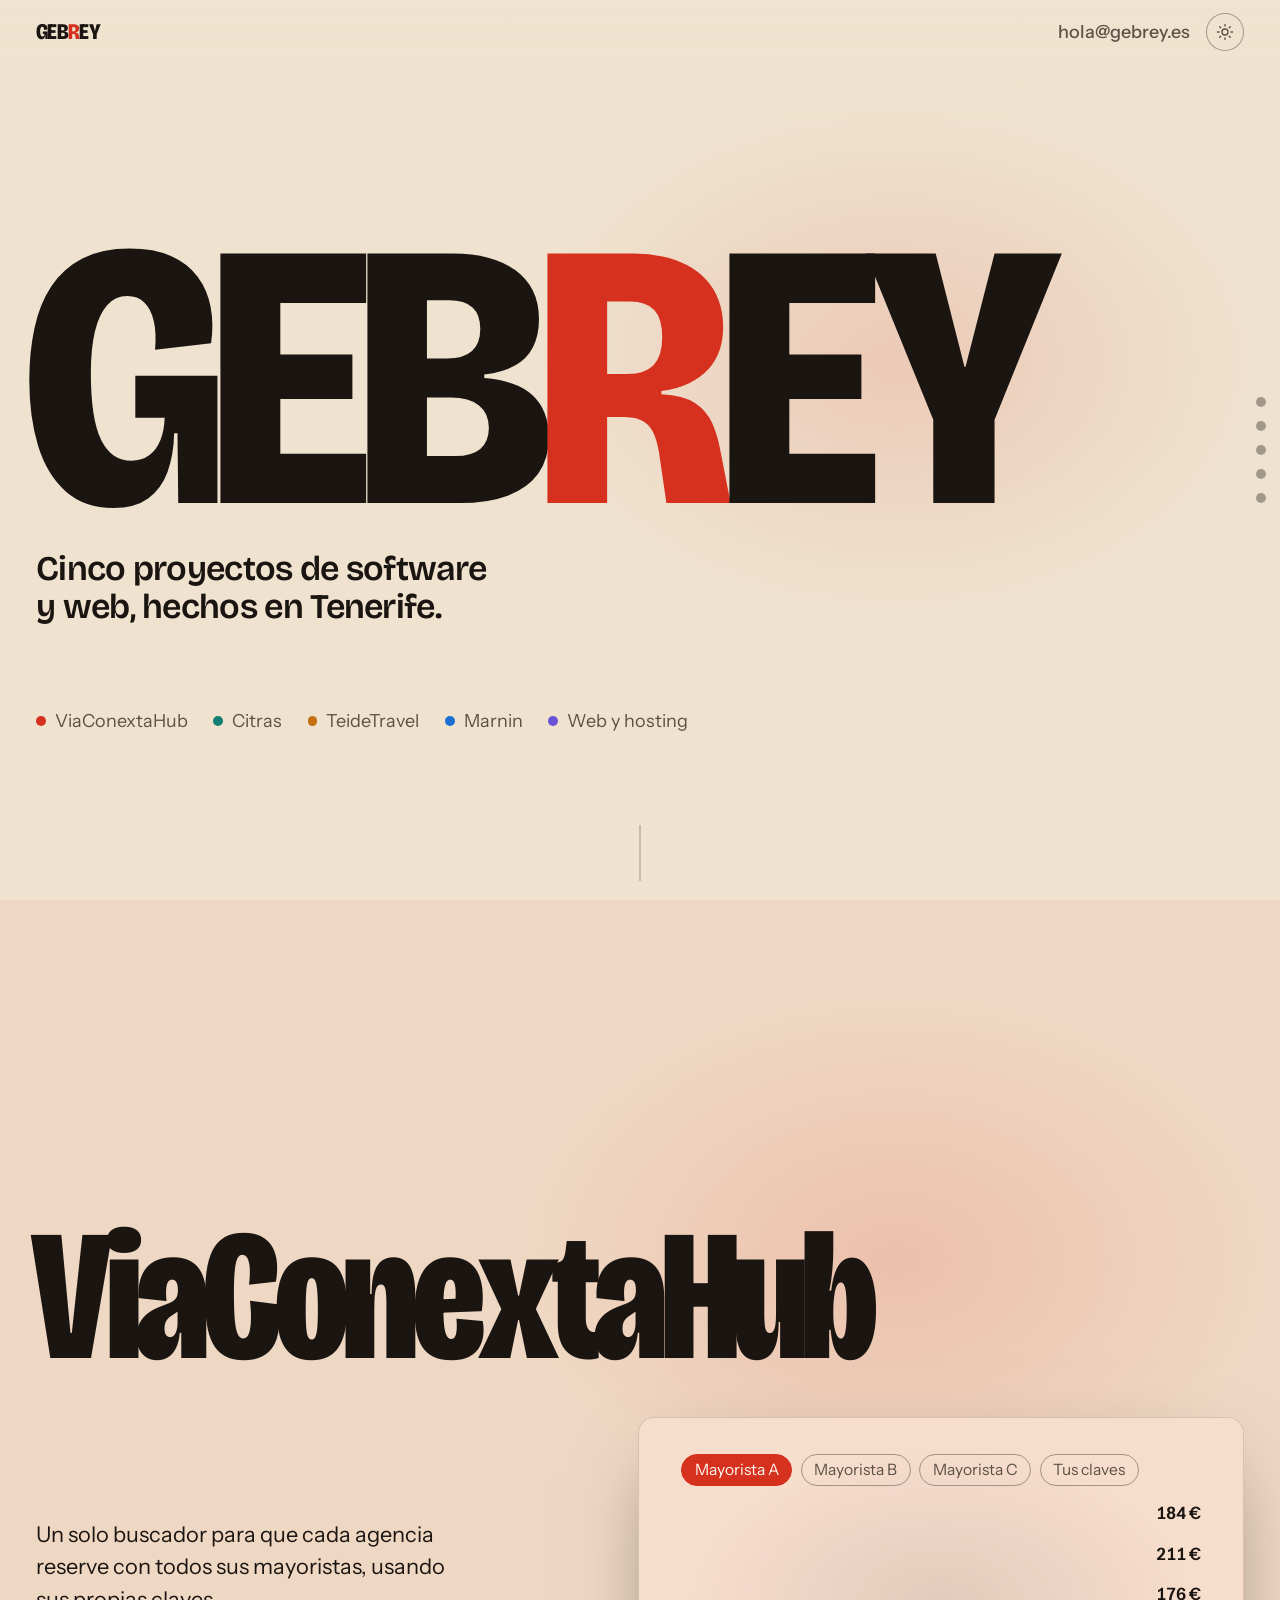
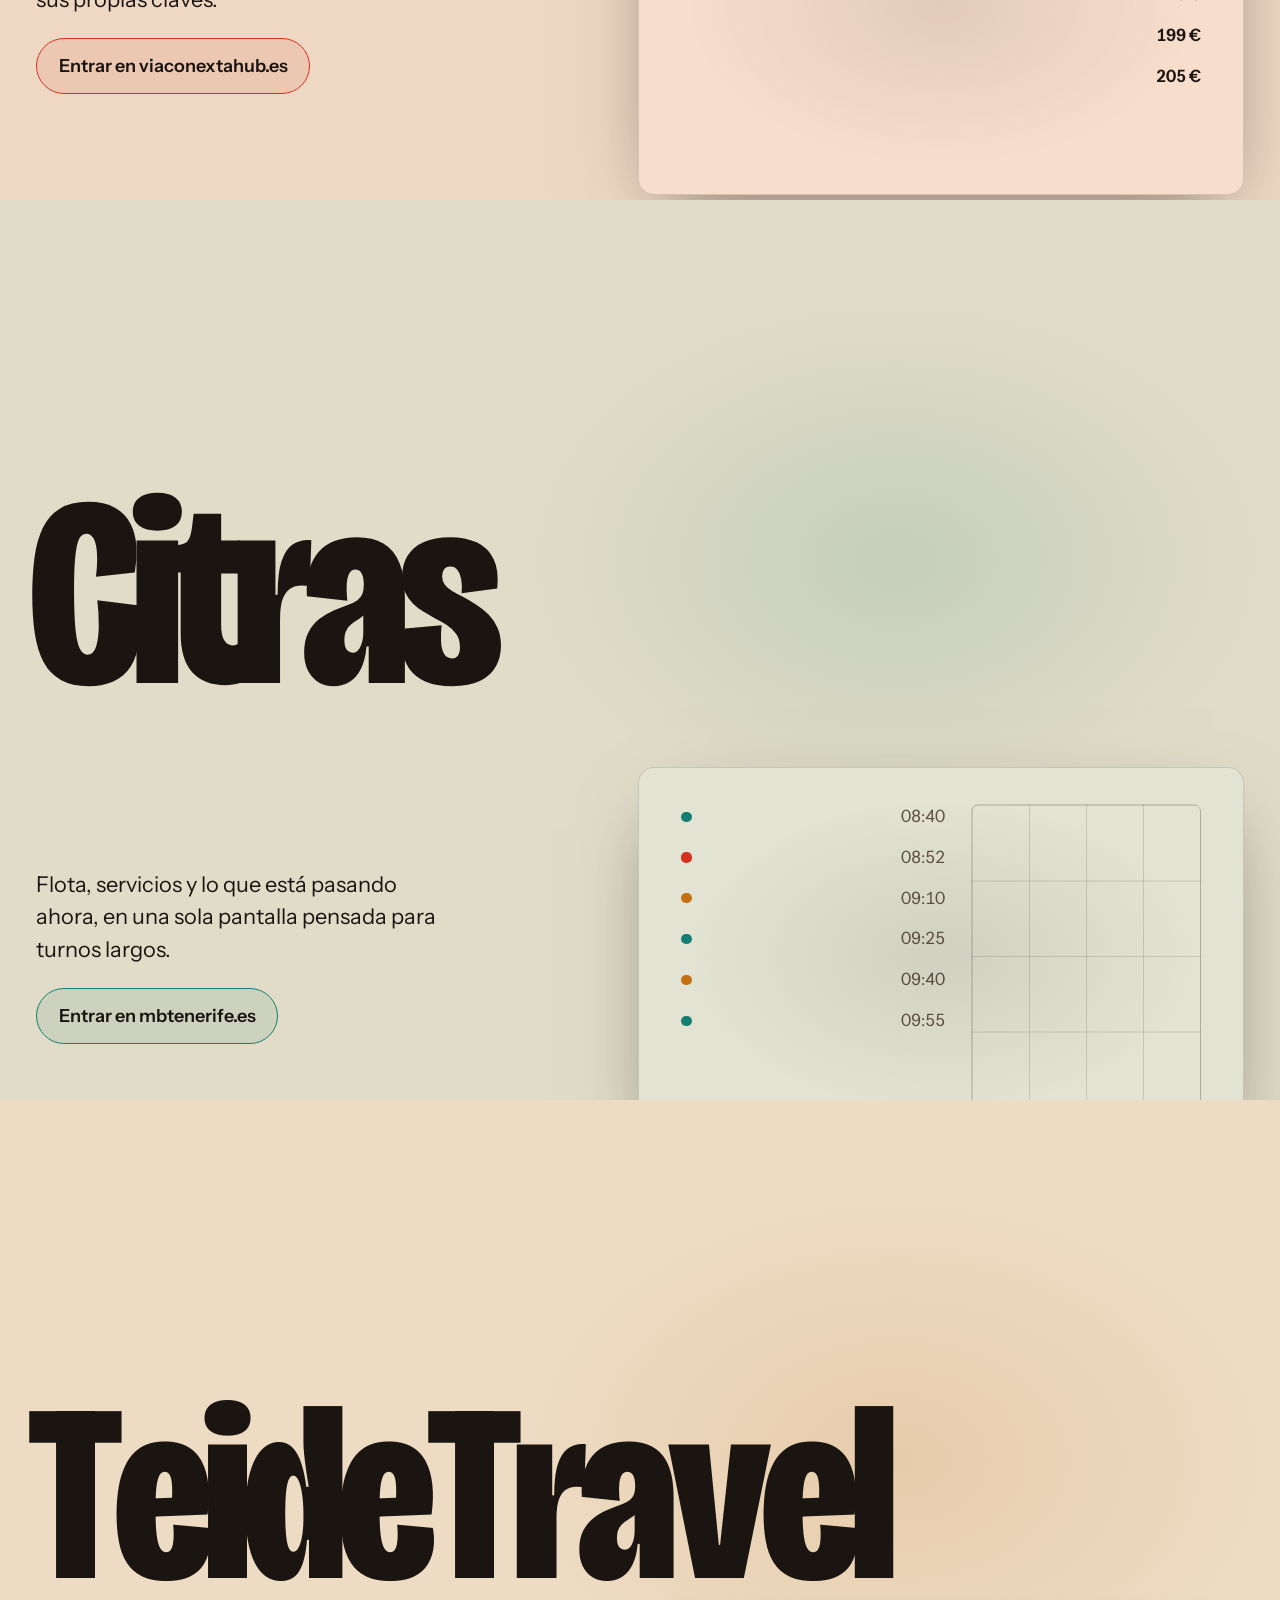
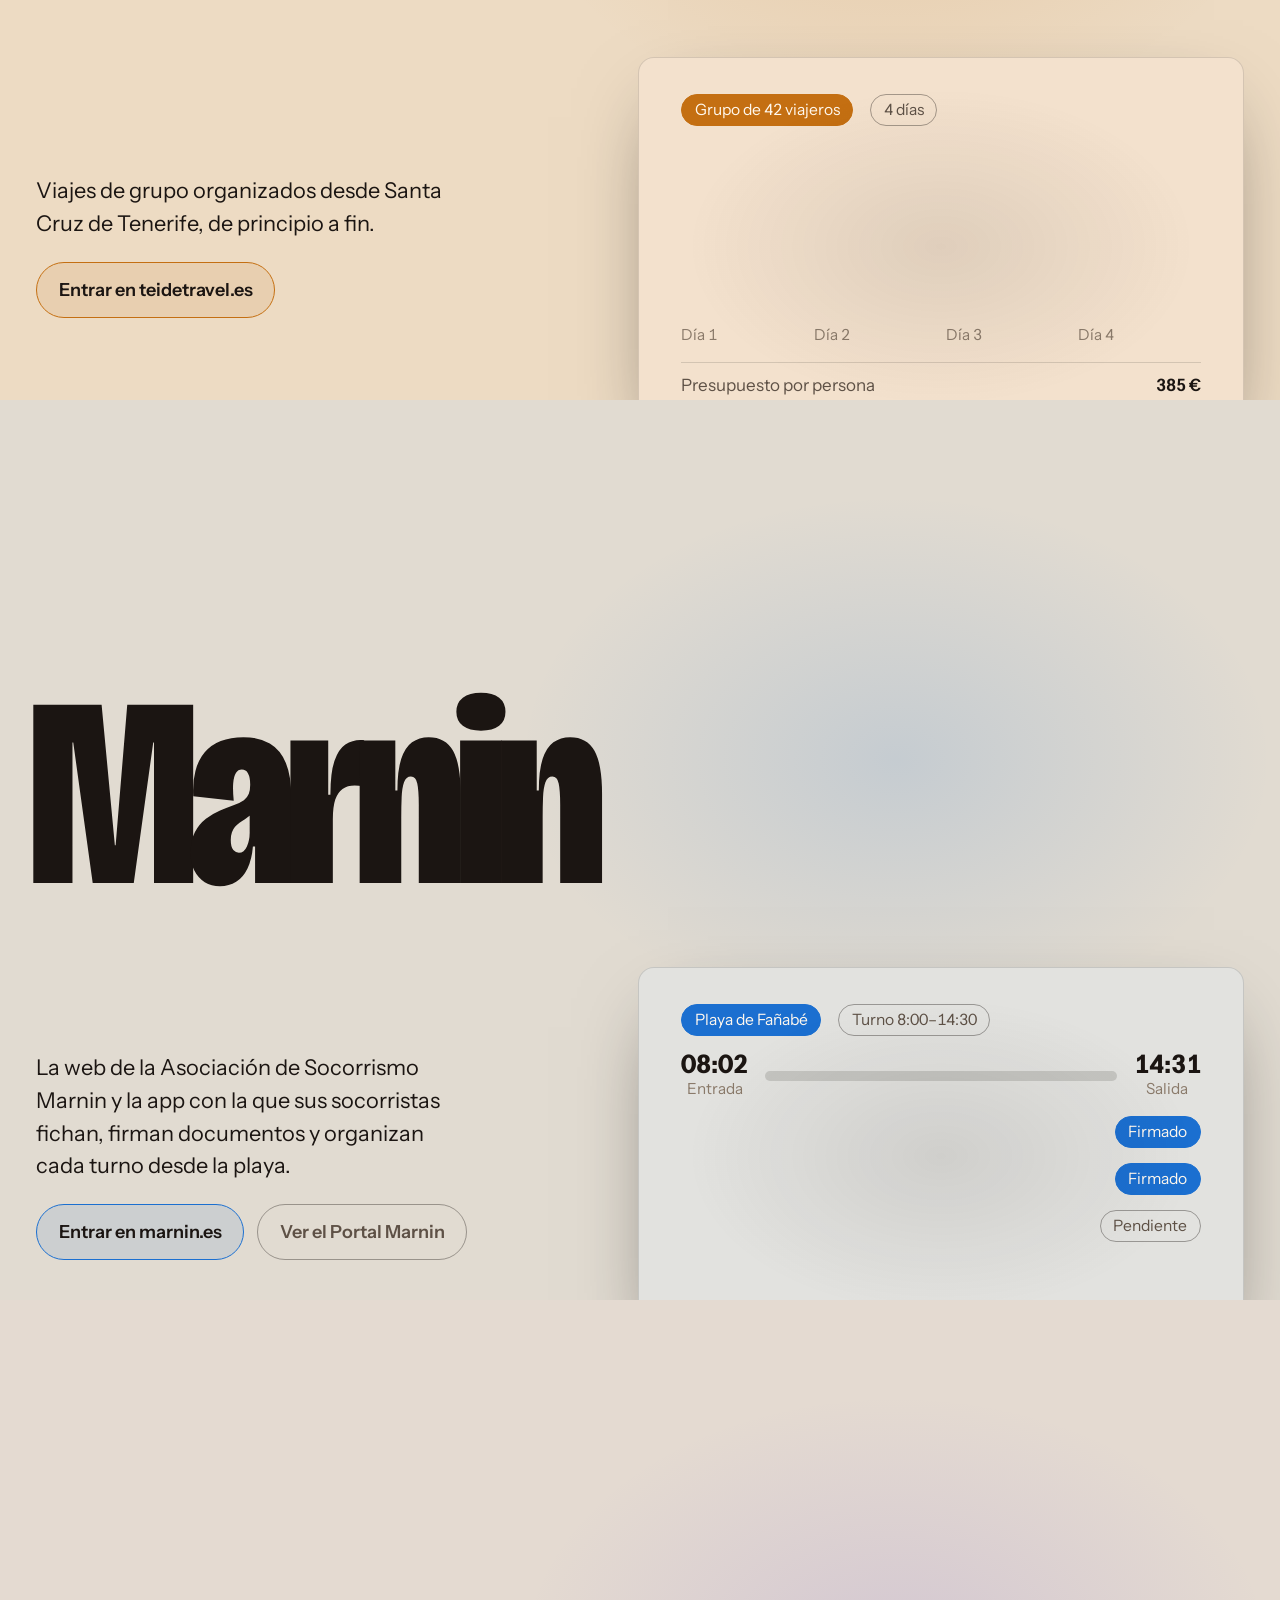
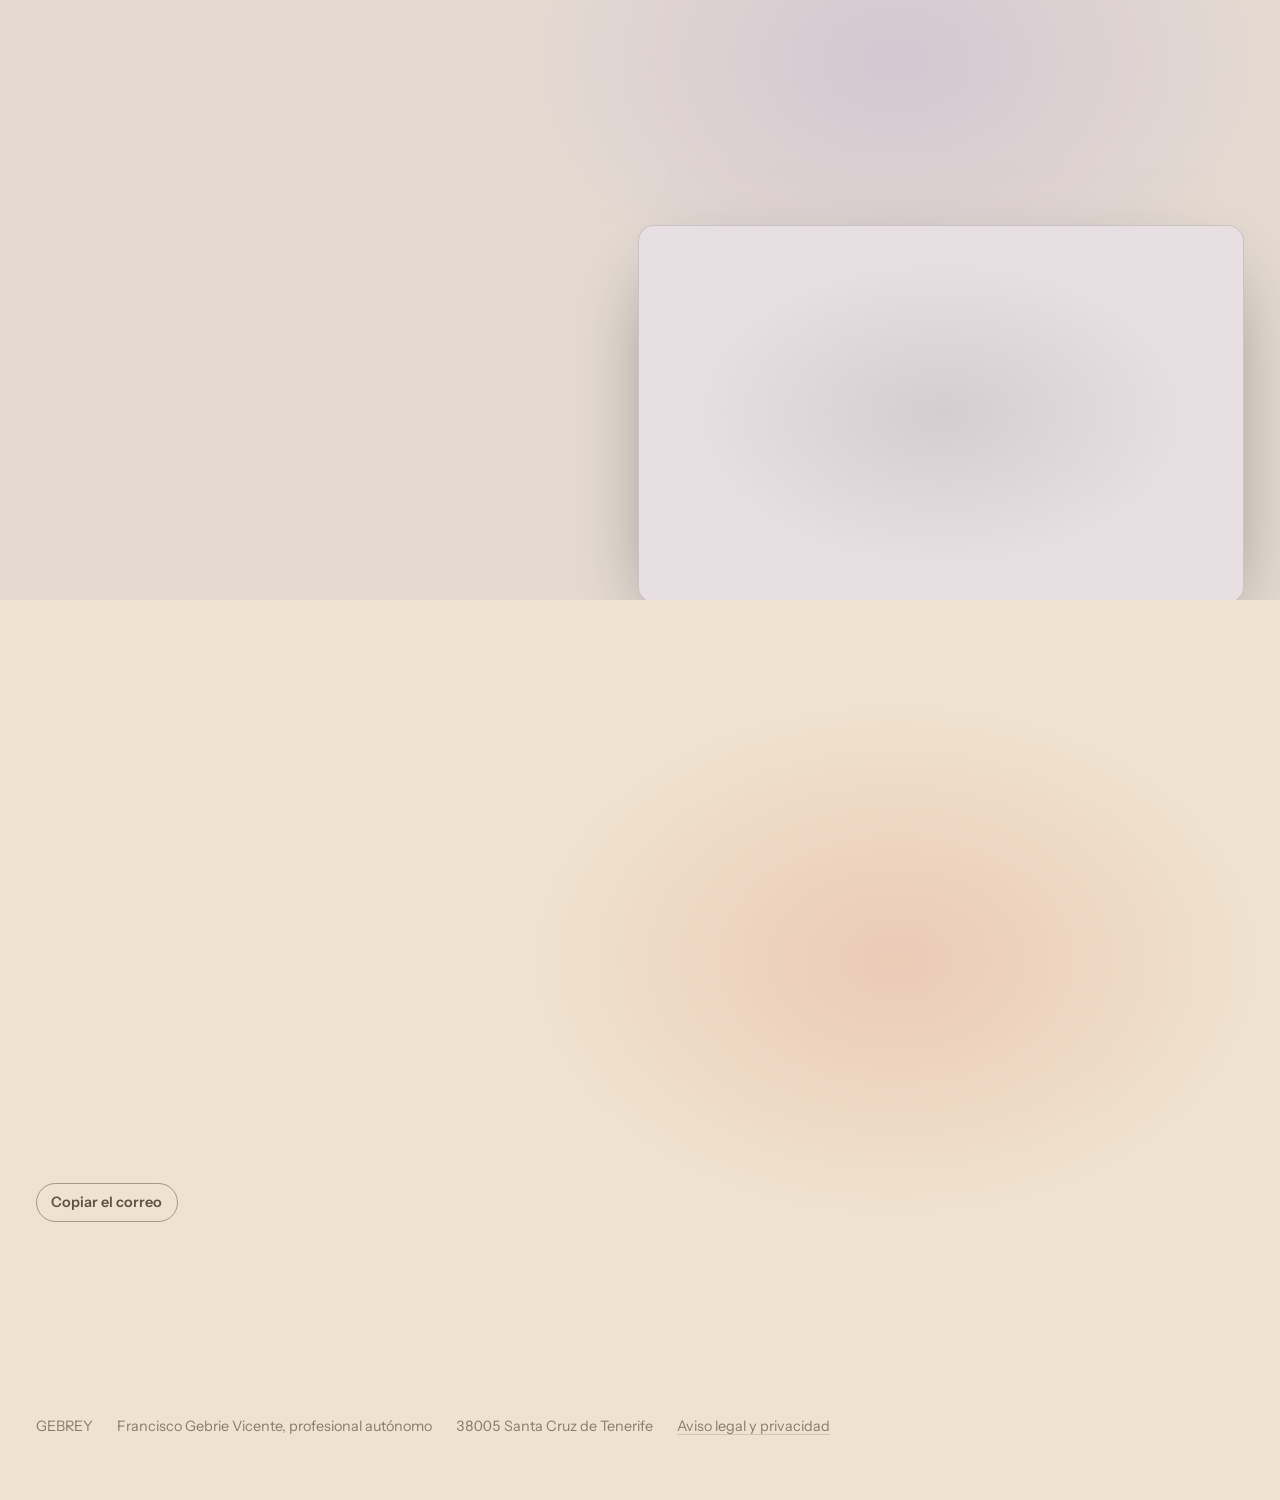
==== site/index.html @ 2444e6fa "Caché: huella de contenido en CSS/JS/imágenes y HTML sin caché Co-Authored-By: Claude Fable 5.1 <nor" ====
<!doctype html><html lang="es"><head><meta charset="utf-8"><meta name="viewport" content="width=device-width, initial-scale=1, viewport-fit=cover"><title>GEBREY — software y web hechos en Tenerife</title><meta name="description" content="Cinco proyectos de software y web hechos en Tenerife: ViaConextaHub, Citras, TeideTravel, Marnin y desarrollo web con hosting. GEBREY es la marca de Francisco Gebrie Vicente."><link rel="canonical" href="https://gebrey.es/"><meta property="og:title" content="GEBREY — software y web hechos en Tenerife"><meta property="og:description" content="Cinco proyectos de software y web hechos en Tenerife: ViaConextaHub, Citras, TeideTravel, Marnin y desarrollo web con hosting. GEBREY es la marca de Francisco Gebrie Vicente."><meta property="og:type" content="website"><meta property="og:url" content="https://gebrey.es/"><meta property="og:image" content="https://gebrey.es/assets/img/og.png?v=6d3897968a"><meta name="twitter:card" content="summary_large_image"><meta name="theme-color" content="#14100e" media="(prefers-color-scheme: dark)"><meta name="theme-color" content="#efe3cf" media="(prefers-color-scheme: light)"><link rel="icon" href="data:image/svg+xml,&lt;svg xmlns=&quot;http://www.w3.org/2000/svg&quot; viewBox=&quot;0 0 64 64&quot;&gt;&lt;rect width=&quot;64&quot; height=&quot;64&quot; rx=&quot;14&quot; fill=&quot;#14100e&quot;/&gt;&lt;text x=&quot;32&quot; y=&quot;46&quot; text-anchor=&quot;middle&quot; font-family=&quot;Arial Narrow, Arial, sans-serif&quot; font-weight=&quot;800&quot; font-size=&quot;40&quot; fill=&quot;#ff5a47&quot;&gt;R&lt;/text&gt;&lt;/svg&gt;"><link rel="preconnect" href="https://fonts.googleapis.com"><link rel="preconnect" href="https://fonts.gstatic.com" crossorigin><link rel="stylesheet" href="https://fonts.googleapis.com/css2?family=Bricolage+Grotesque:opsz,wdth,wght@12..96,75..100,400..800&family=Instrument+Sans:ital,wght@0,400;0,500;0,600;0,700;1,400&display=swap"><link rel="stylesheet" href="assets/css/site.css?v=184e17a23b"><script>if(!matchMedia("(prefers-reduced-motion: reduce)").matches)document.documentElement.classList.add("motion");</script><script type="application/ld+json">{"@context":"https://schema.org","@graph":[{"@type":"Organization","@id":"https://gebrey.es/#org","name":"GEBREY","url":"https://gebrey.es","email":"hola@gebrey.es","telephone":"+34822276190","founder":{"@id":"https://gebrey.es/#person"},"address":{"@type":"PostalAddress","streetAddress":"Avda. Tres de Mayo 30, Edif. Adlhers, 1.ª planta","postalCode":"38005","addressLocality":"Santa Cruz de Tenerife","addressRegion":"Canarias","addressCountry":"ES"},"description":"Software y web a medida, hechos en Tenerife: ViaConextaHub, Citras, TeideTravel, Marnin y desarrollo web con hosting."},{"@type":"Person","@id":"https://gebrey.es/#person","name":"Francisco Gebrie Vicente","jobTitle":"Desarrollador de software y web, profesional autónomo","worksFor":{"@id":"https://gebrey.es/#org"},"email":"hola@gebrey.es","address":{"@type":"PostalAddress","addressLocality":"Santa Cruz de Tenerife","addressCountry":"ES"}},{"@type":"SoftwareApplication","name":"ViaConextaHub","applicationCategory":"BusinessApplication","operatingSystem":"Web","url":"https://viaconextahub.es","description":"Plataforma SaaS que conecta a las agencias de viajes con sus mayoristas usando las claves de cada agencia.","author":{"@id":"https://gebrey.es/#person"},"offers":{"@type":"Offer","price":"25","priceCurrency":"EUR","description":"Suscripción mensual, más impuestos"}},{"@type":"SoftwareApplication","name":"Citras","applicationCategory":"BusinessApplication","operatingSystem":"Web","url":"https://mbtenerife.es","description":"Consola para centros coordinadores de ambulancias y transporte de pacientes, de MBTenerife.","author":{"@type":"Organization","name":"MBTenerife","founder":{"@id":"https://gebrey.es/#person"}}},{"@type":"TravelAgency","name":"TeideTravel","url":"https://teidetravel.es","email":"info@teidetravel.es","address":{"@type":"PostalAddress","addressLocality":"Santa Cruz de Tenerife","addressRegion":"Canarias","addressCountry":"ES"},"founder":{"@id":"https://gebrey.es/#person"},"description":"Agencia de viajes especializada en viajes de grupo. Licencia I-AV-0004172.1."},{"@type":"SoftwareApplication","name":"Portal Marnin","applicationCategory":"BusinessApplication","operatingSystem":"Web","url":"https://marnin.appequipo.es","description":"Portal del empleado de la Asociación de Socorrismo Marnin (Adeje, Tenerife): fichaje, documentos y operativa diaria de los socorristas. Web pública en https://marnin.es.","author":{"@id":"https://gebrey.es/#person"}},{"@type":"Service","serviceType":"Diseño web, desarrollo y hosting","provider":{"@id":"https://gebrey.es/#person"},"areaServed":"ES","description":"Webs, portales internos y alojamiento gestionado para asociaciones y pymes."}]}</script></head><body><a class="skip" href="#main">Saltar al contenido</a><header class="top"><div class="wrap"><a class="logo" href="#inicio" aria-label="GEBREY, inicio">GEB<span class="r">R</span>EY</a><div class="top-right"><a href="mailto:hola@gebrey.es">hola@gebrey.es</a><button class="theme" type="button" aria-label="Cambiar entre tema claro y oscuro"><svg class="sun" viewBox="0 0 24 24" fill="none" stroke="currentColor" stroke-width="1.8" stroke-linecap="round"><circle cx="12" cy="12" r="4"/><path d="M12 2v2M12 20v2M4.9 4.9l1.4 1.4M17.7 17.7l1.4 1.4M2 12h2M20 12h2M4.9 19.1l1.4-1.4M17.7 6.3l1.4-1.4"/></svg><svg class="moon" viewBox="0 0 24 24" fill="none" stroke="currentColor" stroke-width="1.8" stroke-linecap="round" stroke-linejoin="round"><path d="M20 14.5A8.5 8.5 0 0 1 9.5 4a7 7 0 1 0 10.5 10.5z"/></svg></button></div></div></header>
<main id="main">
<section class="scene hero" id="inicio" aria-label="GEBREY">
  <div class="wrap hero-in">
    <div class="mark-slot" data-fit="GEBREY" data-fit-wdth="88"><span class="mark-ph" aria-hidden="true">GEBREY</span><a class="mark" href="#inicio" aria-label="GEBREY, inicio"><span class="lw" style="--i:0"><span class="l">G</span></span><span class="lw" style="--i:1"><span class="l">E</span></span><span class="lw" style="--i:2"><span class="l">B</span></span><span class="lw r" style="--i:3"><span class="l">R</span></span><span class="lw" style="--i:4"><span class="l">E</span></span><span class="lw" style="--i:5"><span class="l">Y</span></span></a></div>
    <h1 class="tag">Cinco proyectos de software y web, hechos en Tenerife.</h1>
    <nav class="index" aria-label="Proyectos"><a href="#viaconextahub" style="--dot:var(--c-vch);--i:0">ViaConextaHub</a><a href="#citras" style="--dot:var(--c-citras);--i:1">Citras</a><a href="#teidetravel" style="--dot:var(--c-tt);--i:2">TeideTravel</a><a href="#marnin" style="--dot:var(--c-marnin);--i:3">Marnin</a><a href="#web" style="--dot:var(--c-web);--i:4">Web y hosting</a></nav>
  </div>
  <a class="cue" href="#viaconextahub" aria-label="Bajar al primer proyecto"></a>
</section>

<section class="scene" id="viaconextahub" style="--c:var(--c-vch)" aria-labelledby="t-viaconextahub">
  <div class="wrap s-in">
    <p class="s-kicker">Plataforma SaaS para agencias de viajes</p>
    <h2 class="s-name" id="t-viaconextahub" data-fit="ViaConextaHub"><span class="vh">ViaConextaHub</span><span aria-hidden="true"><span class="l" style="--i:0">V</span><span class="l" style="--i:1">i</span><span class="l" style="--i:2">a</span><span class="l" style="--i:3">C</span><span class="l" style="--i:4">o</span><span class="l" style="--i:5">n</span><span class="l" style="--i:6">e</span><span class="l" style="--i:7">x</span><span class="l" style="--i:8">t</span><span class="l" style="--i:9">a</span><span class="l" style="--i:10">H</span><span class="l" style="--i:11">u</span><span class="l" style="--i:12">b</span></span></h2>
    <div class="s-row">
      <div class="s-text">
        <p class="s-one">Un solo buscador para que cada agencia reserve con todos sus mayoristas, usando sus propias claves.</p>
        <div class="s-links"><a class="s-link" href="https://viaconextahub.es" rel="noopener">Entrar en viaconextahub.es</a></div>
      </div>
      <div class="s-shot"><div class="shot vch" aria-hidden="true">
  <div class="chips"><span class="chip on pc" style="--i:0">Mayorista A</span><span class="chip pc" style="--i:1">Mayorista B</span><span class="chip pc" style="--i:2">Mayorista C</span><span class="chip pc" style="--i:3">Tus claves</span></div>
  <div class="rows">
    <div class="row pc" style="--i:3"><span class="bar w3 pc" style="--i:4"></span><span class="price">184 €</span></div>
    <div class="row pc" style="--i:4"><span class="bar w2 pc" style="--i:5"></span><span class="price">211 €</span></div>
    <div class="row pc" style="--i:5"><span class="bar w4 pc" style="--i:6"></span><span class="price">176 €</span></div>
    <div class="row pc" style="--i:6"><span class="bar w1 hot pc" style="--i:7"></span><span class="price">199 €</span></div>
    <div class="row pc" style="--i:7"><span class="bar w3 pc" style="--i:8"></span><span class="price">205 €</span></div>
    <div class="row pc" style="--i:8"><span class="bar w2 pc" style="--i:9"></span><span class="price">232 €</span></div>
  </div>
</div></div>
    </div>
  </div>
</section>
<section class="scene" id="citras" style="--c:var(--c-citras)" aria-labelledby="t-citras">
  <div class="wrap s-in">
    <p class="s-kicker">Consola para centros coordinadores de transporte sanitario</p>
    <h2 class="s-name" id="t-citras" data-fit="Citras"><span class="vh">Citras</span><span aria-hidden="true"><span class="l" style="--i:0">C</span><span class="l" style="--i:1">i</span><span class="l" style="--i:2">t</span><span class="l" style="--i:3">r</span><span class="l" style="--i:4">a</span><span class="l" style="--i:5">s</span></span></h2>
    <div class="s-row">
      <div class="s-text">
        <p class="s-one">Flota, servicios y lo que está pasando ahora, en una sola pantalla pensada para turnos largos.</p>
        <div class="s-links"><a class="s-link" href="https://mbtenerife.es" rel="noopener">Entrar en mbtenerife.es</a></div>
      </div>
      <div class="s-shot"><div class="shot citras" aria-hidden="true">
  <div class="rows">
    <div class="svc pc" style="--i:0"><i class="state"></i><span class="bar w3 pc" style="--i:1"></span><time>08:40</time></div>
    <div class="svc pc" style="--i:1"><i class="state urg"></i><span class="bar w2 pc" style="--i:2"></span><time>08:52</time></div>
    <div class="svc pc" style="--i:2"><i class="state wait"></i><span class="bar w4 pc" style="--i:3"></span><time>09:10</time></div>
    <div class="svc pc" style="--i:3"><i class="state"></i><span class="bar w1 pc" style="--i:4"></span><time>09:25</time></div>
    <div class="svc pc" style="--i:4"><i class="state wait"></i><span class="bar w3 pc" style="--i:5"></span><time>09:40</time></div>
    <div class="svc pc" style="--i:5"><i class="state"></i><span class="bar w2 pc" style="--i:6"></span><time>09:55</time></div>
  </div>
  <div class="map pc" style="--i:2"><i class="dot pc" style="left:22%;top:30%;--i:4"></i><i class="dot b pc" style="left:62%;top:52%;--i:5"></i><i class="dot c pc" style="left:38%;top:74%;--i:6"></i></div>
</div></div>
    </div>
  </div>
</section>
<section class="scene" id="teidetravel" style="--c:var(--c-tt)" aria-labelledby="t-teidetravel">
  <div class="wrap s-in">
    <p class="s-kicker">Agencia de viajes especializada en grupos</p>
    <h2 class="s-name" id="t-teidetravel" data-fit="TeideTravel"><span class="vh">TeideTravel</span><span aria-hidden="true"><span class="l" style="--i:0">T</span><span class="l" style="--i:1">e</span><span class="l" style="--i:2">i</span><span class="l" style="--i:3">d</span><span class="l" style="--i:4">e</span><span class="l" style="--i:5">T</span><span class="l" style="--i:6">r</span><span class="l" style="--i:7">a</span><span class="l" style="--i:8">v</span><span class="l" style="--i:9">e</span><span class="l" style="--i:10">l</span></span></h2>
    <div class="s-row">
      <div class="s-text">
        <p class="s-one">Viajes de grupo organizados desde Santa Cruz de Tenerife, de principio a fin.</p>
        <div class="s-links"><a class="s-link" href="https://teidetravel.es" rel="noopener">Entrar en teidetravel.es</a></div>
      </div>
      <div class="s-shot"><div class="shot tt" aria-hidden="true">
  <div class="row"><span class="chip on pc" style="--i:0">Grupo de 42 viajeros</span><span class="chip pc" style="--i:1">4 días</span></div>
  <div class="days">
    <div class="day pc" style="--i:2;--h:38%"><i></i><span>Día 1</span></div>
    <div class="day pc" style="--i:3;--h:72%"><i></i><span>Día 2</span></div>
    <div class="day pc" style="--i:4;--h:56%"><i></i><span>Día 3</span></div>
    <div class="day pc" style="--i:5;--h:30%"><i></i><span>Día 4</span></div>
  </div>
  <div class="total pc" style="--i:6"><span>Presupuesto por persona</span><span class="price">385 €</span></div>
</div></div>
    </div>
  </div>
</section>
<section class="scene" id="marnin" style="--c:var(--c-marnin)" aria-labelledby="t-marnin">
  <div class="wrap s-in">
    <p class="s-kicker">Web y portal de empleados de una asociación de socorrismo</p>
    <h2 class="s-name" id="t-marnin" data-fit="Marnin"><span class="vh">Marnin</span><span aria-hidden="true"><span class="l" style="--i:0">M</span><span class="l" style="--i:1">a</span><span class="l" style="--i:2">r</span><span class="l" style="--i:3">n</span><span class="l" style="--i:4">i</span><span class="l" style="--i:5">n</span></span></h2>
    <div class="s-row">
      <div class="s-text">
        <p class="s-one">La web de la Asociación de Socorrismo Marnin y la app con la que sus socorristas fichan, firman documentos y organizan cada turno desde la playa.</p>
        <div class="s-links"><a class="s-link" href="https://marnin.es" rel="noopener">Entrar en marnin.es</a><a class="s-link s-link-2" href="https://marnin.appequipo.es" rel="noopener">Ver el Portal Marnin</a></div>
      </div>
      <div class="s-shot"><div class="shot marnin" aria-hidden="true">
  <div class="row"><span class="chip on pc" style="--i:0">Playa de Fañabé</span><span class="chip pc" style="--i:1">Turno 8:00–14:30</span></div>
  <div class="clock">
    <div class="t pc" style="--i:2"><b>08:02</b><span>Entrada</span></div>
    <div class="track"><i class="fill pc" style="--i:3"></i><i class="pin pc" style="--i:4"></i></div>
    <div class="t pc" style="--i:5"><b>14:31</b><span>Salida</span></div>
  </div>
  <div class="rows">
    <div class="doc pc" style="--i:5"><span class="bar w3 pc" style="--i:6"></span><span class="chip on">Firmado</span></div>
    <div class="doc pc" style="--i:6"><span class="bar w2 pc" style="--i:7"></span><span class="chip on">Firmado</span></div>
    <div class="doc pc" style="--i:7"><span class="bar w4 pc" style="--i:8"></span><span class="chip">Pendiente</span></div>
  </div>
</div></div>
    </div>
  </div>
</section>
<section class="scene" id="web" style="--c:var(--c-web)" aria-labelledby="t-web">
  <div class="wrap s-in">
    <p class="s-kicker">Webs y portales a medida, alojados y mantenidos</p>
    <h2 class="s-name" id="t-web" data-fit="Web y hosting"><span class="vh">Web y hosting</span><span aria-hidden="true"><span class="l" style="--i:0">W</span><span class="l" style="--i:1">e</span><span class="l" style="--i:2">b</span><span class="l sp" style="--i:3"> </span><span class="l" style="--i:4">y</span><span class="l sp" style="--i:5"> </span><span class="l" style="--i:6">h</span><span class="l" style="--i:7">o</span><span class="l" style="--i:8">s</span><span class="l" style="--i:9">t</span><span class="l" style="--i:10">i</span><span class="l" style="--i:11">n</span><span class="l" style="--i:12">g</span></span></h2>
    <div class="s-row">
      <div class="s-text">
        <p class="s-one">Tu web o tu herramienta interna, en un servidor gestionado en España, con correo, copias y certificados.</p>
        <div class="s-links"><a class="s-link" href="mailto:hola@gebrey.es?subject=Web%20y%20hosting">Pedir presupuesto</a></div>
      </div>
      <div class="s-shot"><div class="shot web" aria-hidden="true">
  <div class="dots"><i class="pc" style="--i:0"></i><i class="pc" style="--i:1"></i><i class="pc" style="--i:2"></i></div>
  <div class="win pc" style="--i:1">
    <div class="col"><span class="bar w4 hot pc" style="--i:2"></span><span class="bar w3 pc" style="--i:3"></span><span class="bar w2 pc" style="--i:4"></span><span class="bar w3 pc" style="--i:5"></span></div>
    <div class="col"><span class="bar w4 pc" style="--i:3"></span><span class="bar w4 pc" style="--i:4"></span><span class="bar w3 pc" style="--i:5"></span><span class="bar w2 pc" style="--i:6"></span></div>
  </div>
  <div class="status pc" style="--i:7"><span><b>SSL</b> activo</span><span><b>Copias</b> cada noche</span><span><b>Correo</b> en tu dominio</span></div>
</div></div>
    </div>
  </div>
</section>
<section class="scene end" id="contacto" aria-labelledby="t-contacto">
  <div class="wrap s-in end-in">
    <h2 id="t-contacto">Cuéntame tu proyecto.</h2>
    <div class="mail-row">
      <a class="mail" id="mail" href="mailto:hola@gebrey.es" data-fit="hola@gebrey.es"><span class="vh">hola@gebrey.es</span><span aria-hidden="true"><span class="l" style="--i:0">h</span><span class="l" style="--i:1">o</span><span class="l" style="--i:2">l</span><span class="l" style="--i:3">a</span><span class="l" style="--i:4">@</span><span class="l" style="--i:5">g</span><span class="l" style="--i:6">e</span><span class="l" style="--i:7">b</span><span class="l" style="--i:8">r</span><span class="l" style="--i:9">e</span><span class="l" style="--i:10">y</span><span class="l" style="--i:11">.</span><span class="l" style="--i:12">e</span><span class="l" style="--i:13">s</span></span></a>
      <button class="copy" type="button" data-copy="hola@gebrey.es" aria-controls="mail">Copiar el correo</button>
    </div>
    <div class="end-meta">
      <a class="tel" href="tel:+34822276190">+34 822 276 190</a>
      <p>También colaboro en los desarrollos de <a href="https://vianexo.es" rel="noopener">Vianexo</a> y <a href="https://oceansmagma.es" rel="noopener">Ocean's Magma</a>.</p>
    </div>
    <div class="end-foot">
      <span>GEBREY</span>
      <span>Francisco Gebrie Vicente, profesional autónomo</span>
      <span>38005 Santa Cruz de Tenerife</span>
      <a href="legal.html">Aviso legal y privacidad</a>
    </div>
  </div>
</section>
</main>
<nav class="rail" aria-label="Posición"><a href="#viaconextahub" style="--dot:var(--c-vch)" data-name="ViaConextaHub" aria-label="ViaConextaHub"></a><a href="#citras" style="--dot:var(--c-citras)" data-name="Citras" aria-label="Citras"></a><a href="#teidetravel" style="--dot:var(--c-tt)" data-name="TeideTravel" aria-label="TeideTravel"></a><a href="#marnin" style="--dot:var(--c-marnin)" data-name="Marnin" aria-label="Marnin"></a><a href="#web" style="--dot:var(--c-web)" data-name="Web y hosting" aria-label="Web y hosting"></a></nav>
<script src="assets/js/site.js?v=b1213ee1c8" defer></script><script src="assets/js/reel.js?v=3d13addc4e" defer></script></body></html>
---- site/assets/css/site.css ----
/* GEBREY — hoja de estilos
   Una sola página: el wordmark GEBREY ocupa la pantalla y, al bajar, se funde con la cabecera.
   Debajo, cuatro escenas apiladas, una por proyecto: cada una sube cubriendo a la anterior y
   su contenido se monta a medida que entra (el scroll dirige toda la coreografía; el JS solo
   escribe --e (entrada) y --x (salida) en cada escena, el CSS hace el resto).
   Paleta: noche volcánica (umber cálido, arena) y un acento por proyecto. Calima (arena clara)
   como tema claro. */

:root {
  --bg: #14100e;
  --bg-2: #1e1814;
  --ink: #f3e9d8;
  --ink-2: #c1b09b;
  --ink-3: #8e7f70;
  --line: rgba(243, 233, 216, 0.14);
  --line-strong: rgba(243, 233, 216, 0.34);
  --accent: #ff5a47;            /* la R de GEBREY */
  --c-vch: #ff5a47;             /* ViaConextaHub: coral tajinaste */
  --c-citras: #3fc1b0;          /* Citras: verde atlántico */
  --c-tt: #ffb347;              /* TeideTravel: ámbar */
  --c-marnin: #4fa8ff;          /* Marnin: azul atlántico */
  --c-web: #b9a7ff;             /* Web y hosting: lila */
  --c: var(--accent);
  --on-c: #1a0d0a;

  --font-display: "Bricolage Grotesque", "Arial Narrow", "Helvetica Neue", Arial, sans-serif;
  --font-body: "Instrument Sans", "Helvetica Neue", Arial, sans-serif;

  --fs-0: clamp(1rem, 0.95rem + 0.25vw, 1.125rem);
  --fs-1: clamp(1.1rem, 1rem + 0.45vw, 1.4rem);
  --fs-2: clamp(1.5rem, 1.2rem + 1.2vw, 2.4rem);
  --fs-3: clamp(2rem, 1.4rem + 2.6vw, 3.6rem);
  --fs-mark: clamp(4rem, 23.5vw, 24rem);

  --gutter: max(16px, env(safe-area-inset-left, 0px));
  --gutter-r: max(16px, env(safe-area-inset-right, 0px));
  --head-h: 64px;
  --ease-out: cubic-bezier(0.16, 1, 0.3, 1);
  --ease: cubic-bezier(0.22, 0.61, 0.36, 1);

  color-scheme: dark;
}

@media (prefers-color-scheme: light) {
  :root:not([data-theme="dark"]) {
    --bg: #efe3cf;
    --bg-2: #f7eedf;
    --ink: #1b1512;
    --ink-2: #5e5146;
    --ink-3: #8a7a6a;
    --line: rgba(27, 21, 18, 0.14);
    --line-strong: rgba(27, 21, 18, 0.36);
    --accent: #d6301f;
    --c-vch: #d6301f;
    --c-citras: #137e71;
    --c-tt: #c46f12;
    --c-marnin: #1b6fd0;
    --c-web: #6a52d8;
    --on-c: #fff8ee;
    color-scheme: light;
  }
}
:root[data-theme="light"] {
  --bg: #efe3cf;
  --bg-2: #f7eedf;
  --ink: #1b1512;
  --ink-2: #5e5146;
  --ink-3: #8a7a6a;
  --line: rgba(27, 21, 18, 0.14);
  --line-strong: rgba(27, 21, 18, 0.36);
  --accent: #d6301f;
  --c-vch: #d6301f;
  --c-citras: #137e71;
  --c-tt: #c46f12;
  --c-marnin: #1b6fd0;
  --c-web: #6a52d8;
  --on-c: #fff8ee;
  color-scheme: light;
}

/* ---------- base ---------- */
*, *::before, *::after { box-sizing: border-box; }
html { scroll-behavior: smooth; -webkit-text-size-adjust: 100%; background: var(--bg); }
body {
  margin: 0;
  background: var(--bg);
  color: var(--ink);
  font-family: var(--font-body);
  font-size: var(--fs-0);
  line-height: 1.5;
  font-variant-numeric: tabular-nums;
  overflow-x: hidden;
}
img, svg, canvas { max-width: 100%; display: block; }
a { color: inherit; text-decoration-color: var(--line-strong); text-underline-offset: 0.18em; }
a:hover { text-decoration-color: var(--c); }
:focus-visible { outline: 2px solid var(--c); outline-offset: 3px; border-radius: 2px; }
h1, h2, h3 { font-family: var(--font-display); font-weight: 700; line-height: 1.02; letter-spacing: -0.02em; margin: 0; }
p { margin: 0; }
ul { margin: 0; padding: 0; list-style: none; }
button { font: inherit; color: inherit; background: none; border: 0; padding: 0; cursor: pointer; }

.wrap {
  width: min(1240px, 100%);
  margin-inline: auto;
  padding-left: var(--gutter);
  padding-right: var(--gutter-r);
}
.skip {
  position: absolute; left: 0; top: 0; transform: translateY(-120%);
  background: var(--accent); color: var(--on-c); padding: .5rem .8rem; z-index: 60;
}
.skip:focus { transform: none; }
.vh { position: absolute; width: 1px; height: 1px; overflow: hidden; clip: rect(0 0 0 0); white-space: nowrap; }

/* ---------- cabecera: sin barra; una veladura y los dos enlaces ---------- */
.top {
  position: fixed; inset: 0 0 auto; z-index: 40;
  padding-top: env(safe-area-inset-top, 0px);
  pointer-events: none;
}
.top::before {
  content: ""; position: absolute; inset: 0 0 auto; height: calc(var(--head-h) + 56px + env(safe-area-inset-top, 0px));
  background: linear-gradient(to bottom, var(--bg) 0%, color-mix(in oklab, var(--bg) 70%, transparent) 45%, transparent 100%);
  z-index: -1;
}
.top .wrap { display: flex; align-items: center; justify-content: space-between; gap: 1rem; height: var(--head-h); }
.top a, .top button { pointer-events: auto; }
.logo {
  font-family: var(--font-display);
  font-weight: 800;
  font-size: 1.4rem;
  letter-spacing: -0.03em;
  font-variation-settings: "wdth" 88, "opsz" 96;
  line-height: 1;
  text-decoration: none;
  display: inline-flex; align-items: baseline;
}
.logo .r { color: var(--accent); }
html.reel .top .logo { visibility: hidden; }
html.reel.docked .top .logo { visibility: visible; }
.top-right { display: flex; align-items: center; gap: 1rem; }
.top-right a { text-decoration: none; color: var(--ink-2); font-weight: 500; }
.top-right a:hover { color: var(--ink); }
.theme {
  width: 38px; height: 38px; border-radius: 50%;
  border: 1px solid var(--line-strong);
  display: inline-grid; place-items: center;
  color: var(--ink-2);
  background: color-mix(in oklab, var(--bg) 60%, transparent);
}
.theme:hover { color: var(--ink); border-color: var(--c); }
.theme svg { width: 18px; height: 18px; }
.theme .sun { display: none; }
:root[data-theme="light"] .theme .sun { display: block; }
:root[data-theme="light"] .theme .moon { display: none; }
@media (prefers-color-scheme: light) {
  :root:not([data-theme="dark"]) .theme .sun { display: block; }
  :root:not([data-theme="dark"]) .theme .moon { display: none; }
}
@media (max-width: 560px) { .top-right a { display: none; } }

/* ---------- el wordmark: nace grande en la portada y se recoge en la cabecera ---------- */
.mark-slot { --w: 3.3; position: relative; }
.hero .hero-in { container-type: inline-size; }
.mark-ph, .mark {
  font-family: var(--font-display);
  font-weight: 800;
  font-size: var(--fs-mark);
  font-size: clamp(3.5rem, min(calc(99cqw / var(--w)), 42svh), 30rem);
  font-variation-settings: "wdth" 88, "opsz" 96;
  line-height: 0.84;
  letter-spacing: -0.045em;
  white-space: nowrap;
  display: flex;
  margin-left: -0.04em;
}
.mark-ph { visibility: hidden; }
.mark { position: absolute; inset: 0 auto auto 0; text-decoration: none; user-select: none; z-index: 2; }
.mark .lw { display: inline-block; overflow: hidden; line-height: 0.92; }
.mark .l { display: inline-block; will-change: transform; }
.mark .r { color: var(--accent); }
.mark .r .l { text-shadow: 0 0 0 transparent; }
html.risen .mark .lw { overflow: visible; }
/* la única secuencia de carga: las letras suben de una en una y la R se enciende al final */
html.motion .mark .l { transform: translateY(112%); animation: rise 1.1s var(--ease-out) forwards; animation-delay: calc(0.08s + var(--i) * 0.07s); }
html.motion .mark .r .l { animation: rise 1.1s var(--ease-out) forwards, ignite 1.4s ease-out 1.45s forwards; animation-delay: calc(0.08s + var(--i) * 0.07s), 1.45s; }
@keyframes rise { to { transform: translateY(0); } }
/* sonda de medida para ajustar los nombres al ancho */
.fit-probe .l { display: inline-block; font-variation-settings: "wdth" 100, "opsz" 96; }
.fit-probe .sp, .s-name .l.sp, .mail .l.sp { width: .24em; }
@keyframes ignite {
  0% { text-shadow: 0 0 0 transparent; }
  35% { text-shadow: 0 0 0.35em color-mix(in oklab, var(--accent) 75%, transparent); }
  100% { text-shadow: 0 0 0 transparent; }
}
html.reel .mark { position: fixed; inset: 0 auto auto 0; margin: 0; transform-origin: 0 0; will-change: transform; z-index: 45; }
html.reel.docked .mark { visibility: hidden; }

/* ---------- escenas apiladas ---------- */
main { position: relative; }
.scene {
  --e: 1;            /* 0 → 1 mientras la escena sube hasta quedar fija */
  --x: 0;            /* 0 → 1 mientras la siguiente la cubre */
  position: sticky; top: 0;
  min-height: 100vh;
  min-height: 100svh;
  display: grid; align-content: center;
  padding-top: calc(var(--head-h) + env(safe-area-inset-top, 0px) + 1rem);
  padding-bottom: 2.5rem;
  background: color-mix(in oklab, var(--bg) 93%, var(--c));
  transform: scale(calc(1 - var(--x) * 0.07));
  transform-origin: 50% 30%;
  border-radius: calc(var(--x) * 28px);
  overflow: clip;
  isolation: isolate;
}
.scene::after {
  content: ""; position: absolute; inset: 0; pointer-events: none;
  background: var(--bg); opacity: calc(var(--x) * 0.72); z-index: 5;
}
/* foco de luz del acento que sigue al puntero (solo con puntero fino) */
@media (hover: hover) and (pointer: fine) {
  .scene::before {
    content: ""; position: absolute; inset: 0; pointer-events: none; z-index: 0;
    background: radial-gradient(42% 42% at var(--lx, 70%) var(--ly, 40%), color-mix(in oklab, var(--c) 14%, transparent), transparent 70%);
    transition: background-position .2s;
  }
  .scene > :not(.cue) { position: relative; z-index: 1; }
}
.s-in { container-type: inline-size; transform: translateY(calc((1 - var(--e)) * 12vh)); }

/* portada */
.hero { --c: var(--accent); background: var(--bg); }
.hero .hero-in { display: grid; gap: clamp(1.2rem, 3vh, 2.5rem); }
.tag {
  font-family: var(--font-display); font-weight: 600; font-size: var(--fs-2); line-height: 1.12; letter-spacing: -0.02em;
  max-width: 22ch; text-wrap: balance;
}
html.motion .tag { clip-path: inset(0 100% 0 0); animation: wipe 1s var(--ease-out) 0.75s forwards; }
@keyframes wipe { to { clip-path: inset(0 0 0 0); } }
.index { display: flex; flex-wrap: wrap; gap: .5rem 1.6rem; color: var(--ink-2); margin-top: clamp(1rem, 6vh, 4rem); }
.index a { text-decoration: none; display: inline-flex; align-items: center; gap: .55rem; }
.index a::before { content: ""; width: .55em; height: .55em; border-radius: 50%; background: var(--dot); transition: transform .3s var(--ease-out); }
.index a:hover { color: var(--ink); }
.index a:hover::before { transform: scale(1.5); }
html.motion .index a { opacity: 0; animation: fade 0.8s var(--ease-out) forwards; animation-delay: calc(1.1s + var(--i) * 0.09s); }
@keyframes fade { to { opacity: 1; } }
.cue {
  position: absolute; left: 50%; bottom: max(1.2rem, env(safe-area-inset-bottom, 0px)); transform: translateX(-50%);
  width: 1px; height: 56px; background: var(--line-strong); overflow: hidden; text-decoration: none;
}
.cue::after { content: ""; position: absolute; inset: 0; background: var(--ink); transform: translateY(-100%); animation: cue 2.2s var(--ease) 1.6s infinite; }
@keyframes cue { 0% { transform: translateY(-100%); } 55% { transform: translateY(0); } 100% { transform: translateY(100%); } }

/* escena de proyecto */
.s-kicker { --k: clamp(0, calc((var(--e) - 0.05) / 0.35), 1); color: var(--c); font-weight: 500; font-size: var(--fs-1); clip-path: inset(0 calc((1 - var(--k)) * 100%) 0 0); }
.s-name {
  --w: 7.4;                                /* anchura del nombre en em (la calcula el JS) */
  font-size: clamp(2.6rem, min(calc(99cqw / var(--w)), 30svh), 17rem);
  font-weight: 800; line-height: 0.92; letter-spacing: -0.04em;
  margin: .1em 0 .18em -0.03em;
  white-space: nowrap;
  transform: translateX(calc(var(--x) * -6vw));
}
.s-name .l {
  --lp: clamp(0, calc((var(--e) - 0.1 - var(--i) * 0.022) / 0.5), 1);
  display: inline-block;
  opacity: var(--lp);
  transform: translateX(calc((1 - var(--lp)) * 0.45em)) translateY(calc((1 - var(--lp)) * 0.08em));
  font-variation-settings: "wdth" calc(72 + var(--lp) * 28), "opsz" 96;
}
.s-row { display: grid; grid-template-columns: minmax(0, 1fr) minmax(0, 1.1fr); gap: clamp(1.5rem, 4vw, 5rem); align-items: center; }
.s-text { --t: clamp(0, calc((var(--e) - 0.45) / 0.4), 1); display: grid; gap: 1.4rem; justify-items: start; opacity: var(--t); transform: translateY(calc((1 - var(--t)) * 2rem)); }
.s-one { font-size: var(--fs-1); color: var(--ink); max-width: 30ch; text-wrap: pretty; }
.s-links { display: flex; flex-wrap: wrap; gap: .6rem .8rem; align-items: center; }
.s-link {
  display: inline-flex; align-items: center; gap: .6rem;
  padding: .85rem 1.35rem; border-radius: 999px;
  border: 1px solid var(--c); color: var(--ink); font-weight: 600; text-decoration: none;
  background: color-mix(in oklab, var(--c) 10%, transparent);
  transition: background-color .25s var(--ease), color .25s var(--ease), transform .4s var(--ease-out);
  will-change: transform;
}
.s-link:hover, .s-link:focus-visible { background: var(--c); color: var(--on-c); }
.s-link small { font-weight: 500; opacity: .8; font-size: .92em; }
.s-link-2 { border-color: var(--line-strong); background: transparent; color: var(--ink-2); }
.s-link-2:hover, .s-link-2:focus-visible { border-color: var(--c); background: transparent; color: var(--ink); }

/* la pantalla ilustrada: se monta pieza a pieza (--sp por pieza) y se inclina con el puntero */
.s-shot { --rx: 0deg; --ry: 0deg; --mx: 50%; --my: 50%; perspective: 1400px; justify-self: end; width: min(100%, calc(50svh * 16 / 9)); }
.shot {
  --sp: 1;
  position: relative;
  border: 1px solid var(--line);
  border-radius: 16px;
  background: color-mix(in oklab, var(--bg-2) 90%, var(--c));
  aspect-ratio: 16 / 10;
  overflow: hidden;
  padding: 6% 7%;
  display: grid; gap: 5%;
  font-size: clamp(11px, 1.45vw, 17px);
  color: var(--ink-2);
  transform: rotateX(var(--rx)) rotateY(var(--ry));
  transform-style: preserve-3d;
  box-shadow: 0 30px 80px -30px rgba(0, 0, 0, .55);
}
.shot::before {
  content: ""; position: absolute; inset: 0; pointer-events: none; z-index: 2;
  background: radial-gradient(60% 60% at var(--mx) var(--my), color-mix(in oklab, var(--ink) 9%, transparent), transparent 70%);
}
.shot > * { position: relative; z-index: 1; }
.shot .pc { --sp: clamp(0, calc((var(--e) - 0.28 - var(--i) * 0.045) / 0.4), 1); }
.shot .bar { height: .7em; border-radius: 999px; background: var(--line-strong); transform-origin: left center; transform: scaleX(var(--sp)); }
.shot .bar.w1 { width: 28%; } .shot .bar.w2 { width: 48%; } .shot .bar.w3 { width: 70%; } .shot .bar.w4 { width: 90%; }
.shot .bar.hot { background: var(--c); }
.shot .chip { display: inline-block; padding: .3em .8em; border-radius: 999px; border: 1px solid var(--line-strong); font-size: .92em; line-height: 1.3; opacity: var(--sp); transform: translateY(calc((1 - var(--sp)) * 1.2em)) scale(calc(.9 + var(--sp) * .1)); }
.shot .chip.on { background: var(--c); color: var(--on-c); border-color: var(--c); }
.shot .row { display: grid; grid-template-columns: 1fr auto; align-items: center; gap: 1em; }
.shot .rows { display: grid; gap: .9em; align-content: start; }
.shot .price { color: var(--ink); font-weight: 600; opacity: var(--sp); }

/* ViaConextaHub: buscador con mayoristas */
.shot.vch { grid-template-rows: auto 1fr; }
.shot.vch .chips { display: flex; gap: .5em; flex-wrap: wrap; }
.shot.vch .row { opacity: var(--sp); transform: translateX(calc((1 - var(--sp)) * -1.5em)); }

/* Citras: lista de servicios + mapa */
.shot.citras { grid-template-columns: 1.15fr 1fr; grid-template-rows: 1fr; }
.shot.citras .map {
  border: 1px solid var(--line); border-radius: 8px; position: relative; opacity: var(--sp);
  background-image: linear-gradient(var(--line) 1px, transparent 1px), linear-gradient(90deg, var(--line) 1px, transparent 1px);
  background-size: 25% 25%;
}
.shot.citras .dot {
  position: absolute; width: .9em; height: .9em; border-radius: 50%; background: var(--c);
  transform: scale(var(--sp)); animation: ping 2.4s infinite;
}
.shot.citras .dot.b { background: var(--c-tt); animation-delay: .8s; }
.shot.citras .dot.c { background: var(--c-vch); animation-delay: 1.5s; }
@keyframes ping { 0% { box-shadow: 0 0 0 0 color-mix(in oklab, currentColor 50%, transparent); } 70% { box-shadow: 0 0 0 1em transparent; } 100% { box-shadow: 0 0 0 0 transparent; } }
.shot.citras .dot { color: var(--c); } .shot.citras .dot.b { color: var(--c-tt); } .shot.citras .dot.c { color: var(--c-vch); }
.shot.citras .svc { display: grid; grid-template-columns: auto 1fr auto; gap: .8em; align-items: center; opacity: var(--sp); transform: translateX(calc((1 - var(--sp)) * -1.5em)); }
.shot.citras .state { width: .6em; height: .6em; border-radius: 50%; background: var(--c); }
.shot.citras .state.wait { background: var(--c-tt); }
.shot.citras .state.urg { background: var(--c-vch); }

/* TeideTravel: ficha de viaje de grupo */
.shot.tt { grid-template-rows: auto 1fr auto; }
.shot.tt .row { grid-template-columns: auto auto; justify-content: start; }
.shot.tt .days { display: grid; grid-template-columns: repeat(4, 1fr); gap: .6em; height: 100%; }
.shot.tt .day { display: flex; flex-direction: column; justify-content: flex-end; gap: .4em; height: 100%; min-height: 0; }
.shot.tt .day i { display: block; flex: 0 0 var(--h, 40%); border-radius: 4px 4px 0 0; background: linear-gradient(to top, var(--c), color-mix(in oklab, var(--c) 55%, white)); transform-origin: bottom; transform: scaleY(var(--sp)); }
.shot.tt .day span { color: var(--ink-3); font-size: .9em; opacity: var(--sp); }
.shot.tt .total { display: flex; justify-content: space-between; border-top: 1px solid var(--line); padding-top: .6em; opacity: var(--sp); }

/* Marnin: turno del día, fichaje de entrada y salida, documentos firmados */
.shot.marnin { grid-template-rows: auto auto 1fr; }
.shot.marnin .row { grid-template-columns: auto auto; justify-content: start; }
.shot.marnin .clock { display: grid; grid-template-columns: auto 1fr auto; gap: 1em; align-items: center; }
.shot.marnin .t { display: grid; gap: .1em; text-align: center; opacity: var(--sp); transform: translateY(calc((1 - var(--sp)) * .6em)); }
.shot.marnin .t b { color: var(--ink); font-weight: 700; font-size: 1.5em; line-height: 1; font-variant-numeric: tabular-nums; }
.shot.marnin .t span { color: var(--ink-3); font-size: .9em; }
.shot.marnin .track { position: relative; height: .6em; border-radius: 999px; background: var(--line); overflow: visible; }
.shot.marnin .fill { position: absolute; inset: 0; border-radius: 999px; background: var(--c); transform-origin: left center; transform: scaleX(var(--sp)); }
.shot.marnin .pin { position: absolute; top: 50%; left: 100%; width: 1.1em; height: 1.1em; margin: -.55em 0 0 -.55em; border-radius: 50%; background: var(--ink); border: .2em solid var(--c); transform: scale(var(--sp)); color: var(--c); animation: ping 2.4s infinite; }
.shot.marnin .doc { display: grid; grid-template-columns: 1fr auto; align-items: center; gap: 1em; opacity: var(--sp); transform: translateX(calc((1 - var(--sp)) * -1.5em)); }
.shot.marnin .doc .chip { opacity: 1; transform: none; }

/* Web y hosting: ventana de navegador + estado */
.shot.web { grid-template-rows: auto 1fr auto; gap: 4%; }
.shot.web .win { border: 1px solid var(--line); border-radius: 8px; padding: 5%; display: grid; grid-template-columns: 1fr 2fr; gap: 6%; opacity: var(--sp); }
.shot.web .win .col { display: grid; gap: .6em; align-content: start; }
.shot.web .dots { display: flex; gap: .4em; }
.shot.web .dots i { width: .7em; height: .7em; border-radius: 50%; background: var(--line-strong); transform: scale(var(--sp)); }
.shot.web .status { display: flex; gap: 1em; flex-wrap: wrap; opacity: var(--sp); transform: translateY(calc((1 - var(--sp)) * 1em)); }
.shot.web .status b { font-weight: 600; color: var(--c); }

/* escena final: contacto */
.end { --c: var(--accent); min-height: 100lvh; background: var(--bg); padding-bottom: calc(2rem + env(safe-area-inset-bottom, 0px)); }
.end .end-in { display: grid; gap: clamp(1.5rem, 4vh, 3rem); }
.end h2 { --t: clamp(0, calc((var(--e) - 0.05) / 0.4), 1); font-size: var(--fs-2); font-weight: 600; color: var(--ink-2); clip-path: inset(0 calc((1 - var(--t)) * 100%) 0 0); }
.mail-row { display: grid; gap: 1rem; justify-items: start; }
.mail {
  --w: 7.6;
  font-family: var(--font-display); font-weight: 800; letter-spacing: -0.04em; line-height: 0.95;
  font-size: clamp(2.2rem, calc(99cqw / var(--w)), 15rem);
  font-variation-settings: "wdth" 100, "opsz" 96;
  text-decoration: none; white-space: nowrap; display: inline-block; margin-left: -0.03em;
}
.mail .l {
  --lp: clamp(0, calc((var(--e) - 0.15 - var(--i) * 0.02) / 0.45), 1);
  display: inline-block; opacity: var(--lp);
  transform: translateY(calc((1 - var(--lp)) * 0.3em));
  transition: transform .5s var(--ease-out), color .3s;
  transition-delay: calc(var(--i) * 18ms);
}
.mail:hover .l, .mail:focus-visible .l { transform: translateY(-0.08em); color: var(--accent); }
.copy { font-size: .9rem; font-weight: 600; padding: .5rem .9rem; border-radius: 999px; border: 1px solid var(--line-strong); color: var(--ink-2); }
.copy:hover { border-color: var(--accent); color: var(--ink); }
.end-meta { --t: clamp(0, calc((var(--e) - 0.5) / 0.4), 1); display: grid; gap: .5rem; color: var(--ink-2); opacity: var(--t); transform: translateY(calc((1 - var(--t)) * 1.5rem)); }
.end-meta a { color: var(--ink); }
.end-meta .tel { text-decoration: none; font-size: var(--fs-1); }
.end-foot { display: flex; flex-wrap: wrap; gap: .4rem 1.5rem; color: var(--ink-3); font-size: .9rem; margin-top: clamp(1rem, 6vh, 4rem); }
.end-foot a { color: var(--ink-3); text-decoration-color: var(--line); }
.end-foot a:hover { color: var(--ink); }

/* ---------- raíl de posición ---------- */
.rail { position: fixed; right: max(14px, env(safe-area-inset-right, 0px)); top: 50%; transform: translateY(-50%); z-index: 40; display: grid; gap: 14px; }
.rail a { width: 10px; height: 10px; border-radius: 50%; background: var(--line-strong); display: block; transition: transform .35s var(--ease-out), background-color .35s; position: relative; }
.rail a::after { content: attr(data-name); position: absolute; right: 20px; top: 50%; transform: translateY(-50%) translateX(6px); white-space: nowrap; font-size: .85rem; color: var(--ink); opacity: 0; transition: opacity .25s, transform .25s var(--ease-out); pointer-events: none; }
.rail a:hover::after, .rail a:focus-visible::after { opacity: 1; transform: translateY(-50%); }
.rail a[aria-current="true"] { background: var(--dot); transform: scale(1.5); }
@media (max-width: 900px), (max-height: 520px) { .rail { display: none; } }

/* ---------- aviso legal ---------- */
.legal { padding: calc(var(--head-h) + 2rem) 0 4rem; max-width: 66ch; display: grid; gap: 1.2rem; }
.legal h1 { font-size: var(--fs-3); }
.legal h2 { font-size: var(--fs-2); margin-top: 1rem; }
.legal p { color: var(--ink-2); }
.legal .back { color: var(--ink); margin-top: 1rem; }

/* ---------- móvil y pantallas bajas ---------- */
@media (max-width: 760px) {
  .s-row { grid-template-columns: 1fr; gap: 1.4rem; }
  .s-shot { justify-self: stretch; width: min(100%, calc(40svh * 16 / 10)); }
  .shot { font-size: clamp(9px, 2.6vw, 12px); }
  .s-one { max-width: 36ch; }
  .scene { padding-bottom: 2rem; }
  .mark-ph, .mark { line-height: 0.9; }
}
@media (max-height: 700px) and (min-width: 761px) {
  .s-name { font-size: clamp(2.6rem, min(calc(99cqw / var(--w)), 24svh), 17rem); }
  .s-shot { width: min(100%, calc(40svh * 16 / 10)); }
  .mail { font-size: clamp(2.2rem, min(calc(99cqw / var(--w)), 22svh), 15rem); }
}

/* ---------- movimiento reducido ---------- */
@media (prefers-reduced-motion: reduce) {
  html { scroll-behavior: auto; }
  *, *::before, *::after { animation-duration: 0.001ms !important; animation-iteration-count: 1 !important; transition-duration: 0.001ms !important; }
  .cue::after { display: none; }
  .scene { transform: none; border-radius: 0; }
}
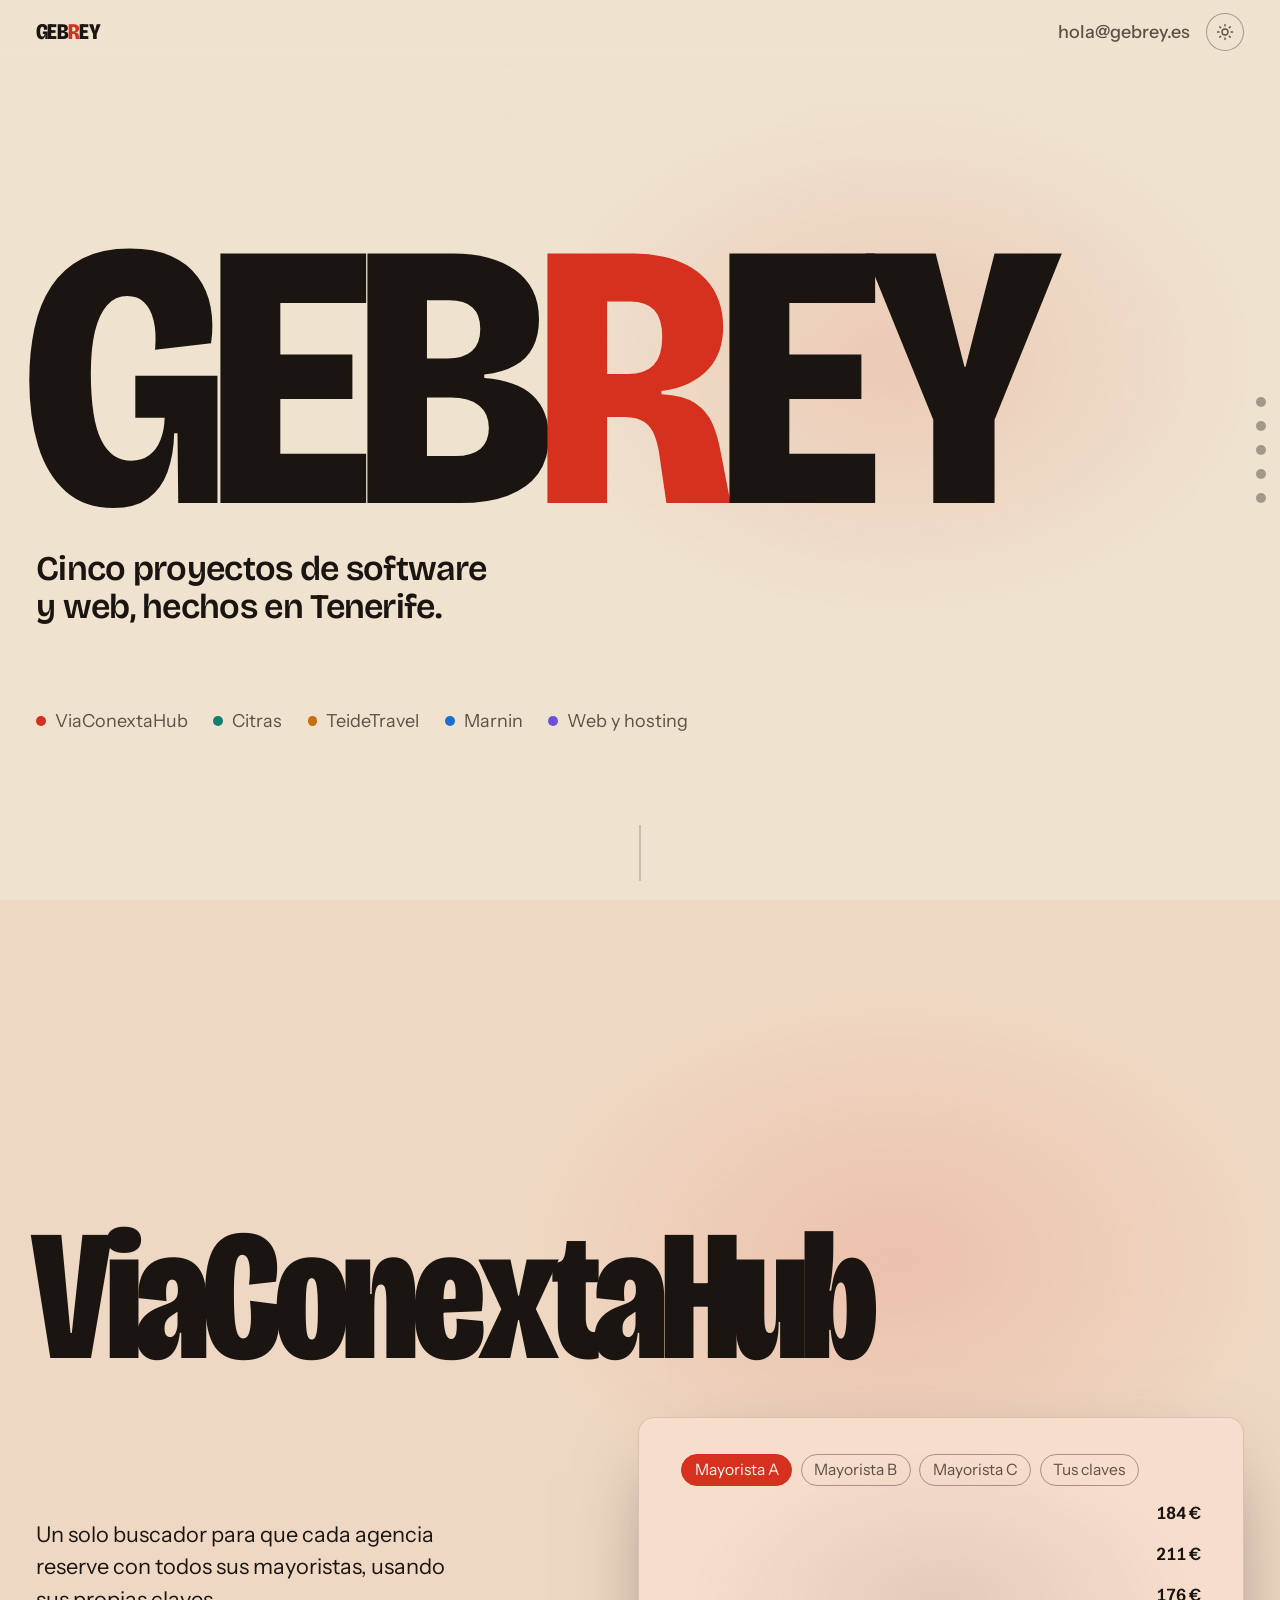
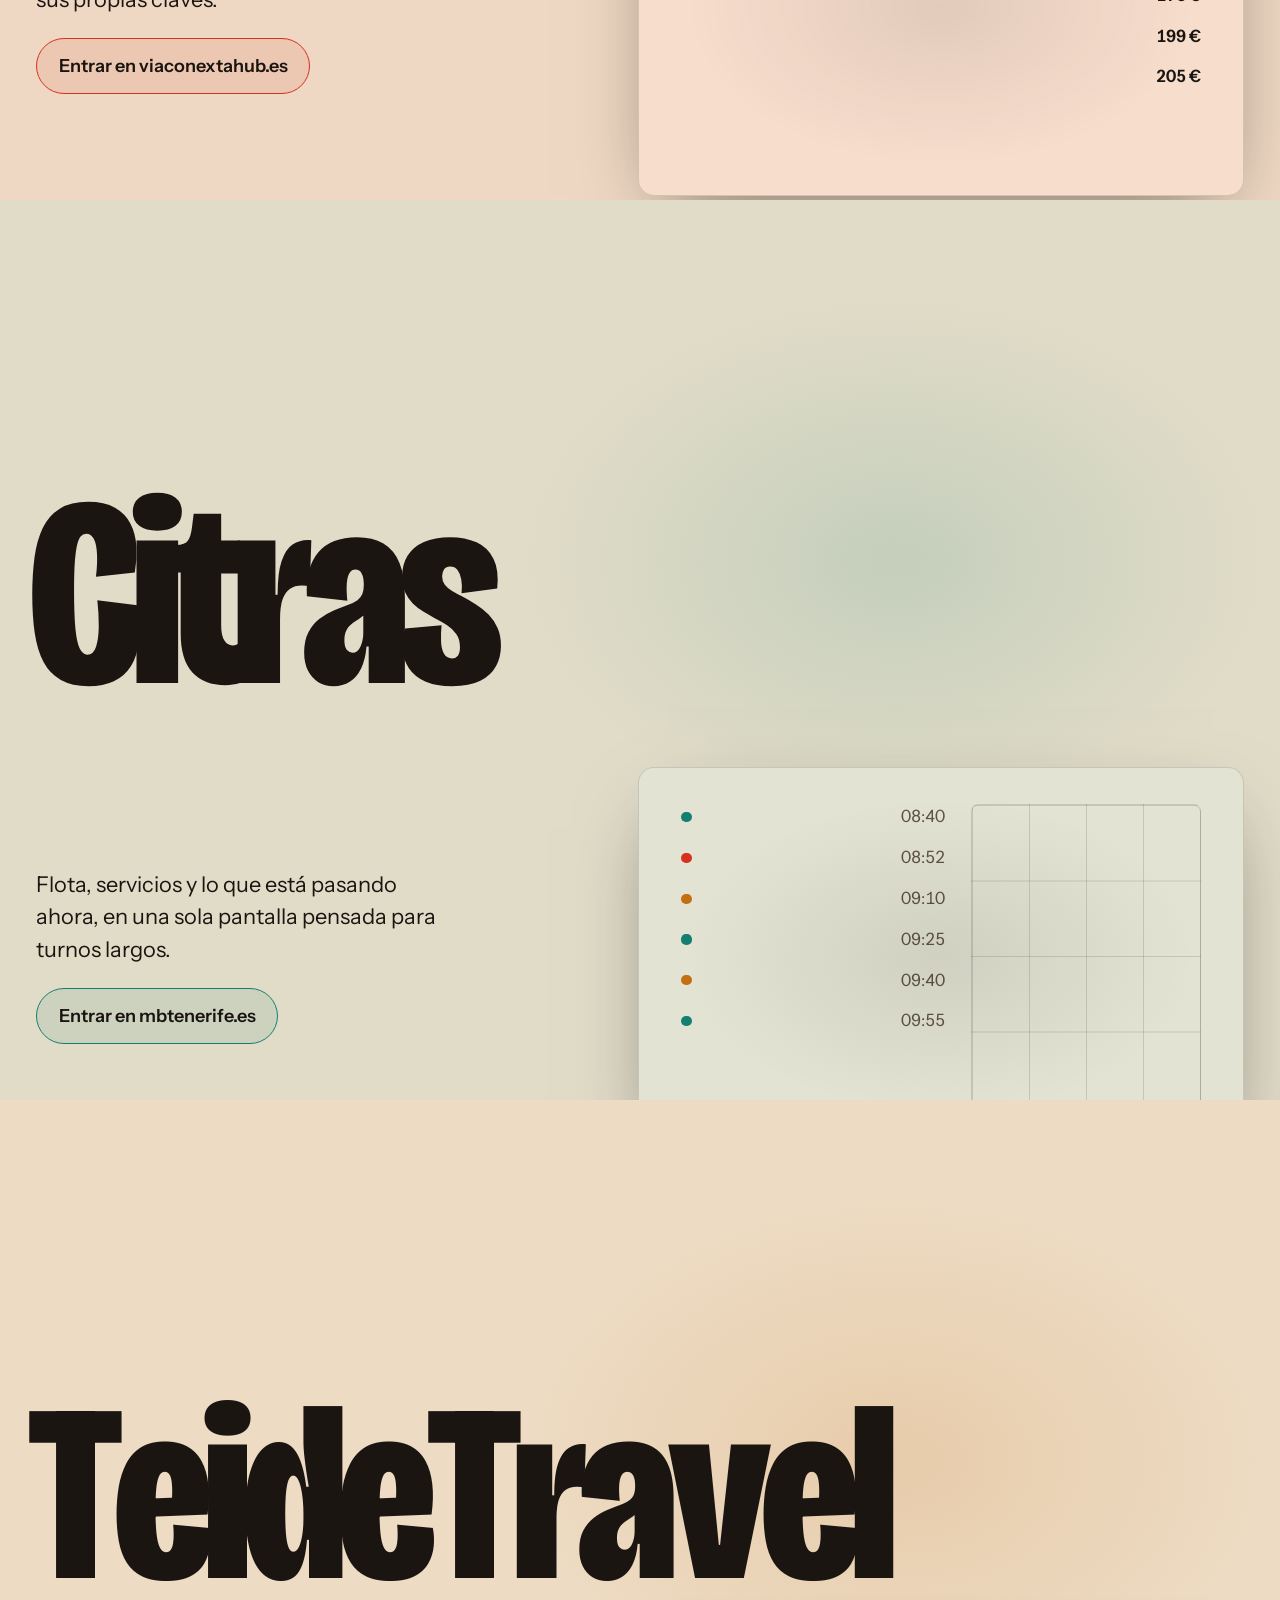
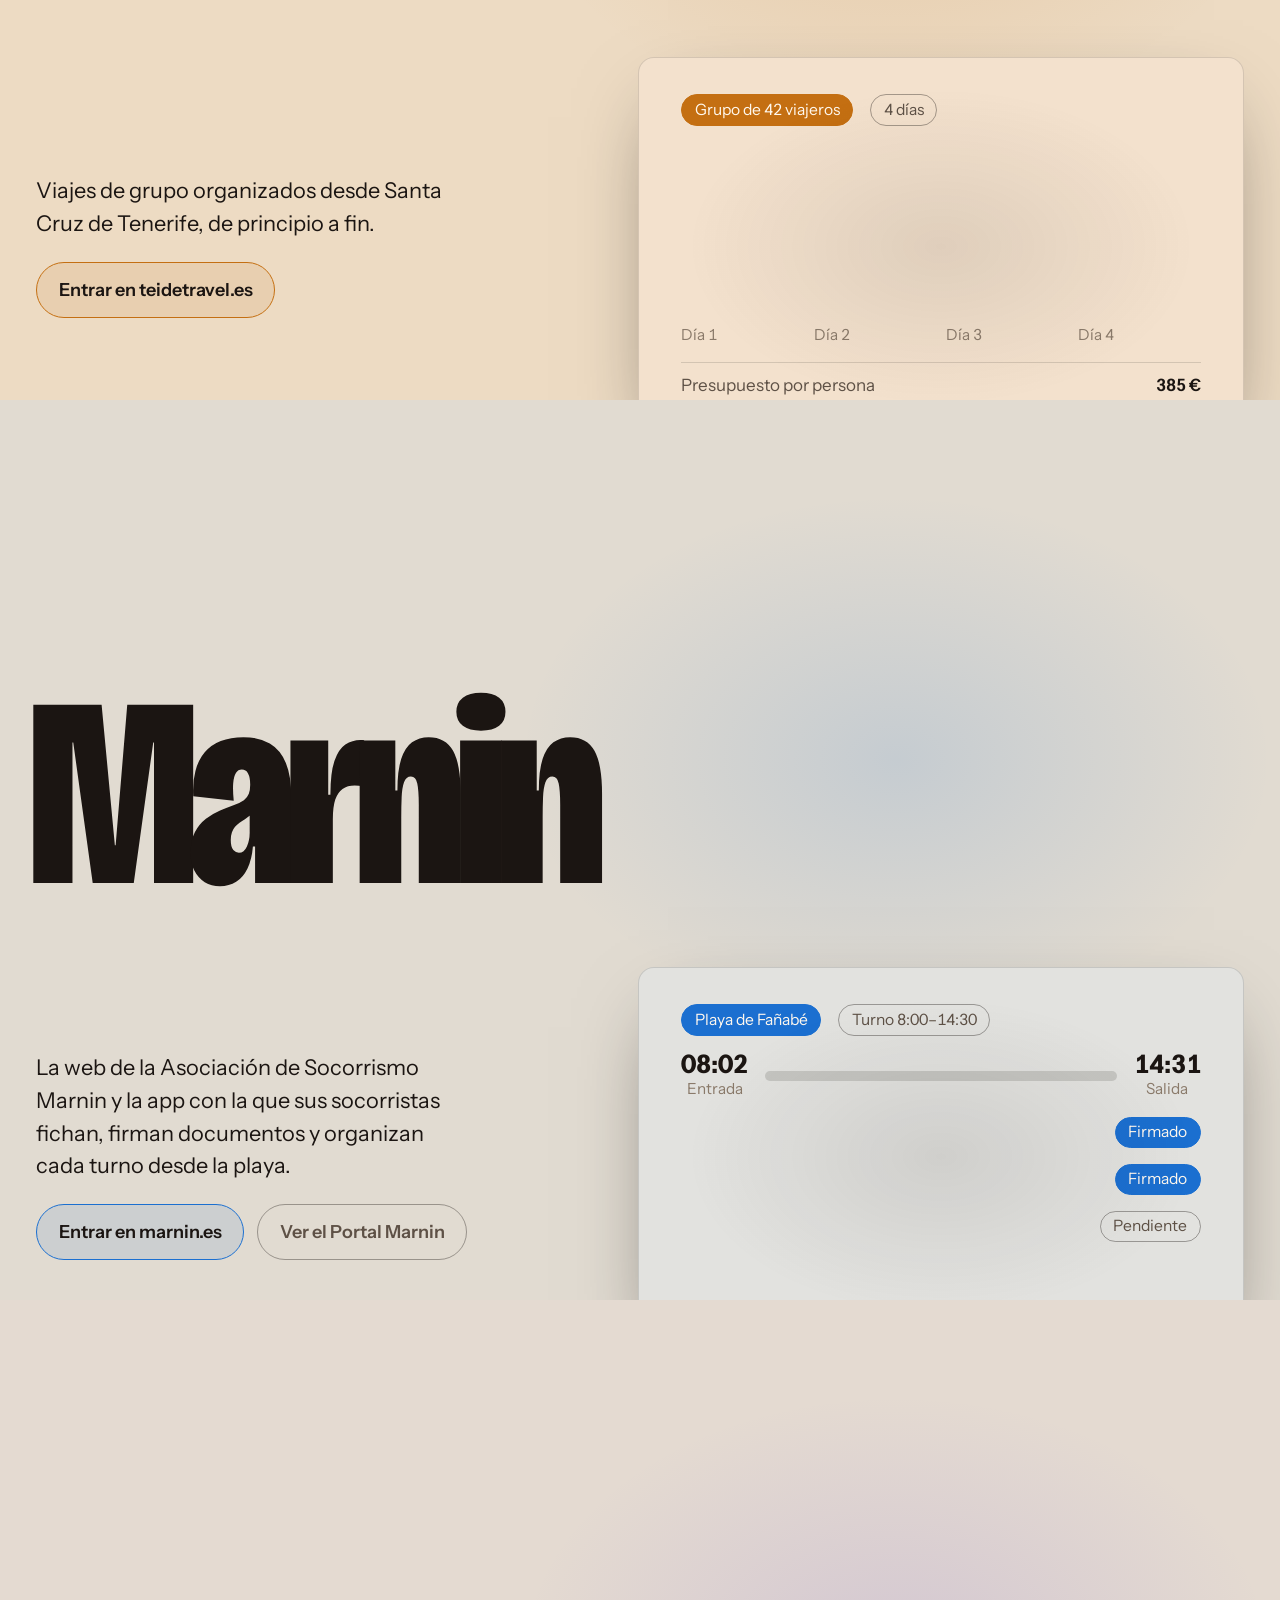
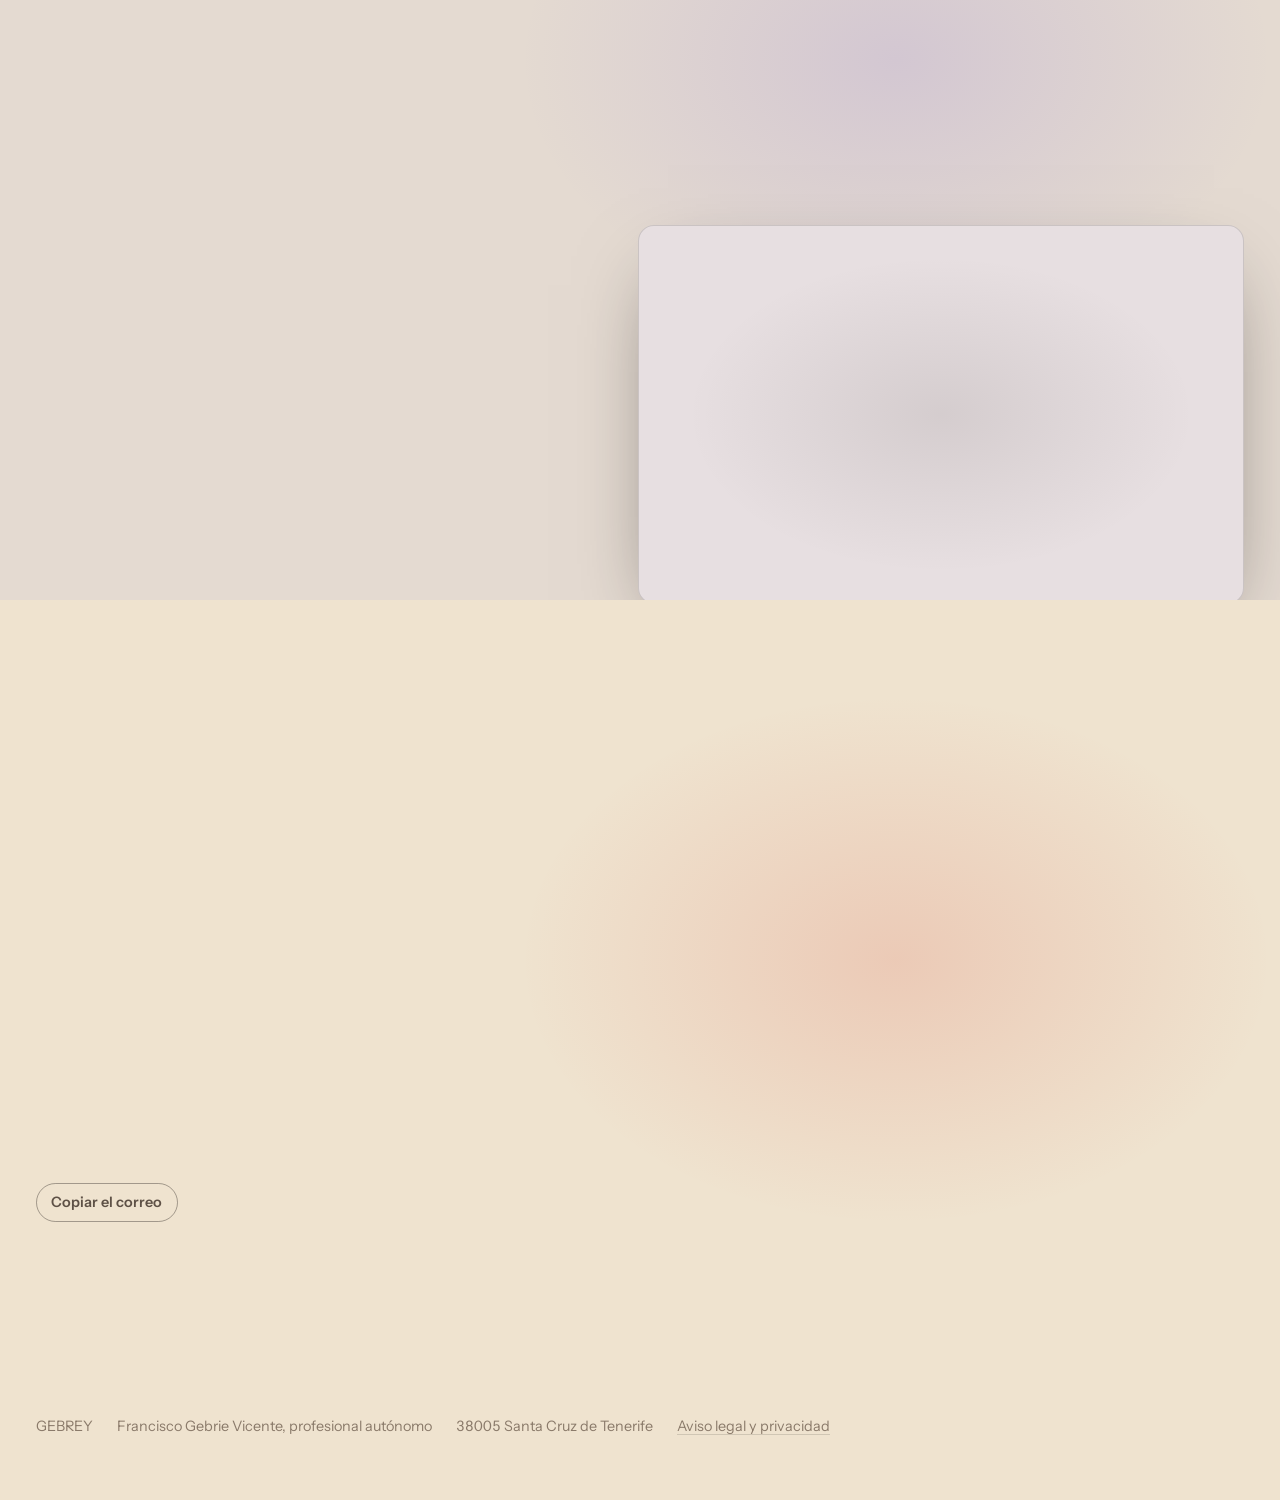
==== commit dcb60e05: "Pantallas ilustradas: tipo proporcional a su ancho, chips sin saltos Co-Authored-By: Claude Fable 5." ====
--- a/site/index.html
+++ b/site/index.html
@@ -1,4 +1,4 @@
-<!doctype html><html lang="es"><head><meta charset="utf-8"><meta name="viewport" content="width=device-width, initial-scale=1, viewport-fit=cover"><title>GEBREY — software y web hechos en Tenerife</title><meta name="description" content="Cinco proyectos de software y web hechos en Tenerife: ViaConextaHub, Citras, TeideTravel, Marnin y desarrollo web con hosting. GEBREY es la marca de Francisco Gebrie Vicente."><link rel="canonical" href="https://gebrey.es/"><meta property="og:title" content="GEBREY — software y web hechos en Tenerife"><meta property="og:description" content="Cinco proyectos de software y web hechos en Tenerife: ViaConextaHub, Citras, TeideTravel, Marnin y desarrollo web con hosting. GEBREY es la marca de Francisco Gebrie Vicente."><meta property="og:type" content="website"><meta property="og:url" content="https://gebrey.es/"><meta property="og:image" content="https://gebrey.es/assets/img/og.png?v=6d3897968a"><meta name="twitter:card" content="summary_large_image"><meta name="theme-color" content="#14100e" media="(prefers-color-scheme: dark)"><meta name="theme-color" content="#efe3cf" media="(prefers-color-scheme: light)"><link rel="icon" href="data:image/svg+xml,&lt;svg xmlns=&quot;http://www.w3.org/2000/svg&quot; viewBox=&quot;0 0 64 64&quot;&gt;&lt;rect width=&quot;64&quot; height=&quot;64&quot; rx=&quot;14&quot; fill=&quot;#14100e&quot;/&gt;&lt;text x=&quot;32&quot; y=&quot;46&quot; text-anchor=&quot;middle&quot; font-family=&quot;Arial Narrow, Arial, sans-serif&quot; font-weight=&quot;800&quot; font-size=&quot;40&quot; fill=&quot;#ff5a47&quot;&gt;R&lt;/text&gt;&lt;/svg&gt;"><link rel="preconnect" href="https://fonts.googleapis.com"><link rel="preconnect" href="https://fonts.gstatic.com" crossorigin><link rel="stylesheet" href="https://fonts.googleapis.com/css2?family=Bricolage+Grotesque:opsz,wdth,wght@12..96,75..100,400..800&family=Instrument+Sans:ital,wght@0,400;0,500;0,600;0,700;1,400&display=swap"><link rel="stylesheet" href="assets/css/site.css?v=184e17a23b"><script>if(!matchMedia("(prefers-reduced-motion: reduce)").matches)document.documentElement.classList.add("motion");</script><script type="application/ld+json">{"@context":"https://schema.org","@graph":[{"@type":"Organization","@id":"https://gebrey.es/#org","name":"GEBREY","url":"https://gebrey.es","email":"hola@gebrey.es","telephone":"+34822276190","founder":{"@id":"https://gebrey.es/#person"},"address":{"@type":"PostalAddress","streetAddress":"Avda. Tres de Mayo 30, Edif. Adlhers, 1.ª planta","postalCode":"38005","addressLocality":"Santa Cruz de Tenerife","addressRegion":"Canarias","addressCountry":"ES"},"description":"Software y web a medida, hechos en Tenerife: ViaConextaHub, Citras, TeideTravel, Marnin y desarrollo web con hosting."},{"@type":"Person","@id":"https://gebrey.es/#person","name":"Francisco Gebrie Vicente","jobTitle":"Desarrollador de software y web, profesional autónomo","worksFor":{"@id":"https://gebrey.es/#org"},"email":"hola@gebrey.es","address":{"@type":"PostalAddress","addressLocality":"Santa Cruz de Tenerife","addressCountry":"ES"}},{"@type":"SoftwareApplication","name":"ViaConextaHub","applicationCategory":"BusinessApplication","operatingSystem":"Web","url":"https://viaconextahub.es","description":"Plataforma SaaS que conecta a las agencias de viajes con sus mayoristas usando las claves de cada agencia.","author":{"@id":"https://gebrey.es/#person"},"offers":{"@type":"Offer","price":"25","priceCurrency":"EUR","description":"Suscripción mensual, más impuestos"}},{"@type":"SoftwareApplication","name":"Citras","applicationCategory":"BusinessApplication","operatingSystem":"Web","url":"https://mbtenerife.es","description":"Consola para centros coordinadores de ambulancias y transporte de pacientes, de MBTenerife.","author":{"@type":"Organization","name":"MBTenerife","founder":{"@id":"https://gebrey.es/#person"}}},{"@type":"TravelAgency","name":"TeideTravel","url":"https://teidetravel.es","email":"info@teidetravel.es","address":{"@type":"PostalAddress","addressLocality":"Santa Cruz de Tenerife","addressRegion":"Canarias","addressCountry":"ES"},"founder":{"@id":"https://gebrey.es/#person"},"description":"Agencia de viajes especializada en viajes de grupo. Licencia I-AV-0004172.1."},{"@type":"SoftwareApplication","name":"Portal Marnin","applicationCategory":"BusinessApplication","operatingSystem":"Web","url":"https://marnin.appequipo.es","description":"Portal del empleado de la Asociación de Socorrismo Marnin (Adeje, Tenerife): fichaje, documentos y operativa diaria de los socorristas. Web pública en https://marnin.es.","author":{"@id":"https://gebrey.es/#person"}},{"@type":"Service","serviceType":"Diseño web, desarrollo y hosting","provider":{"@id":"https://gebrey.es/#person"},"areaServed":"ES","description":"Webs, portales internos y alojamiento gestionado para asociaciones y pymes."}]}</script></head><body><a class="skip" href="#main">Saltar al contenido</a><header class="top"><div class="wrap"><a class="logo" href="#inicio" aria-label="GEBREY, inicio">GEB<span class="r">R</span>EY</a><div class="top-right"><a href="mailto:hola@gebrey.es">hola@gebrey.es</a><button class="theme" type="button" aria-label="Cambiar entre tema claro y oscuro"><svg class="sun" viewBox="0 0 24 24" fill="none" stroke="currentColor" stroke-width="1.8" stroke-linecap="round"><circle cx="12" cy="12" r="4"/><path d="M12 2v2M12 20v2M4.9 4.9l1.4 1.4M17.7 17.7l1.4 1.4M2 12h2M20 12h2M4.9 19.1l1.4-1.4M17.7 6.3l1.4-1.4"/></svg><svg class="moon" viewBox="0 0 24 24" fill="none" stroke="currentColor" stroke-width="1.8" stroke-linecap="round" stroke-linejoin="round"><path d="M20 14.5A8.5 8.5 0 0 1 9.5 4a7 7 0 1 0 10.5 10.5z"/></svg></button></div></div></header>
+<!doctype html><html lang="es"><head><meta charset="utf-8"><meta name="viewport" content="width=device-width, initial-scale=1, viewport-fit=cover"><title>GEBREY — software y web hechos en Tenerife</title><meta name="description" content="Cinco proyectos de software y web hechos en Tenerife: ViaConextaHub, Citras, TeideTravel, Marnin y desarrollo web con hosting. GEBREY es la marca de Francisco Gebrie Vicente."><link rel="canonical" href="https://gebrey.es/"><meta property="og:title" content="GEBREY — software y web hechos en Tenerife"><meta property="og:description" content="Cinco proyectos de software y web hechos en Tenerife: ViaConextaHub, Citras, TeideTravel, Marnin y desarrollo web con hosting. GEBREY es la marca de Francisco Gebrie Vicente."><meta property="og:type" content="website"><meta property="og:url" content="https://gebrey.es/"><meta property="og:image" content="https://gebrey.es/assets/img/og.png?v=6d3897968a"><meta name="twitter:card" content="summary_large_image"><meta name="theme-color" content="#14100e" media="(prefers-color-scheme: dark)"><meta name="theme-color" content="#efe3cf" media="(prefers-color-scheme: light)"><link rel="icon" href="data:image/svg+xml,&lt;svg xmlns=&quot;http://www.w3.org/2000/svg&quot; viewBox=&quot;0 0 64 64&quot;&gt;&lt;rect width=&quot;64&quot; height=&quot;64&quot; rx=&quot;14&quot; fill=&quot;#14100e&quot;/&gt;&lt;text x=&quot;32&quot; y=&quot;46&quot; text-anchor=&quot;middle&quot; font-family=&quot;Arial Narrow, Arial, sans-serif&quot; font-weight=&quot;800&quot; font-size=&quot;40&quot; fill=&quot;#ff5a47&quot;&gt;R&lt;/text&gt;&lt;/svg&gt;"><link rel="preconnect" href="https://fonts.googleapis.com"><link rel="preconnect" href="https://fonts.gstatic.com" crossorigin><link rel="stylesheet" href="https://fonts.googleapis.com/css2?family=Bricolage+Grotesque:opsz,wdth,wght@12..96,75..100,400..800&family=Instrument+Sans:ital,wght@0,400;0,500;0,600;0,700;1,400&display=swap"><link rel="stylesheet" href="assets/css/site.css?v=2048f50a93"><script>if(!matchMedia("(prefers-reduced-motion: reduce)").matches)document.documentElement.classList.add("motion");</script><script type="application/ld+json">{"@context":"https://schema.org","@graph":[{"@type":"Organization","@id":"https://gebrey.es/#org","name":"GEBREY","url":"https://gebrey.es","email":"hola@gebrey.es","telephone":"+34822276190","founder":{"@id":"https://gebrey.es/#person"},"address":{"@type":"PostalAddress","streetAddress":"Avda. Tres de Mayo 30, Edif. Adlhers, 1.ª planta","postalCode":"38005","addressLocality":"Santa Cruz de Tenerife","addressRegion":"Canarias","addressCountry":"ES"},"description":"Software y web a medida, hechos en Tenerife: ViaConextaHub, Citras, TeideTravel, Marnin y desarrollo web con hosting."},{"@type":"Person","@id":"https://gebrey.es/#person","name":"Francisco Gebrie Vicente","jobTitle":"Desarrollador de software y web, profesional autónomo","worksFor":{"@id":"https://gebrey.es/#org"},"email":"hola@gebrey.es","address":{"@type":"PostalAddress","addressLocality":"Santa Cruz de Tenerife","addressCountry":"ES"}},{"@type":"SoftwareApplication","name":"ViaConextaHub","applicationCategory":"BusinessApplication","operatingSystem":"Web","url":"https://viaconextahub.es","description":"Plataforma SaaS que conecta a las agencias de viajes con sus mayoristas usando las claves de cada agencia.","author":{"@id":"https://gebrey.es/#person"},"offers":{"@type":"Offer","price":"25","priceCurrency":"EUR","description":"Suscripción mensual, más impuestos"}},{"@type":"SoftwareApplication","name":"Citras","applicationCategory":"BusinessApplication","operatingSystem":"Web","url":"https://mbtenerife.es","description":"Consola para centros coordinadores de ambulancias y transporte de pacientes, de MBTenerife.","author":{"@type":"Organization","name":"MBTenerife","founder":{"@id":"https://gebrey.es/#person"}}},{"@type":"TravelAgency","name":"TeideTravel","url":"https://teidetravel.es","email":"info@teidetravel.es","address":{"@type":"PostalAddress","addressLocality":"Santa Cruz de Tenerife","addressRegion":"Canarias","addressCountry":"ES"},"founder":{"@id":"https://gebrey.es/#person"},"description":"Agencia de viajes especializada en viajes de grupo. Licencia I-AV-0004172.1."},{"@type":"SoftwareApplication","name":"Portal Marnin","applicationCategory":"BusinessApplication","operatingSystem":"Web","url":"https://marnin.appequipo.es","description":"Portal del empleado de la Asociación de Socorrismo Marnin (Adeje, Tenerife): fichaje, documentos y operativa diaria de los socorristas. Web pública en https://marnin.es.","author":{"@id":"https://gebrey.es/#person"}},{"@type":"Service","serviceType":"Diseño web, desarrollo y hosting","provider":{"@id":"https://gebrey.es/#person"},"areaServed":"ES","description":"Webs, portales internos y alojamiento gestionado para asociaciones y pymes."}]}</script></head><body><a class="skip" href="#main">Saltar al contenido</a><header class="top"><div class="wrap"><a class="logo" href="#inicio" aria-label="GEBREY, inicio">GEB<span class="r">R</span>EY</a><div class="top-right"><a href="mailto:hola@gebrey.es">hola@gebrey.es</a><button class="theme" type="button" aria-label="Cambiar entre tema claro y oscuro"><svg class="sun" viewBox="0 0 24 24" fill="none" stroke="currentColor" stroke-width="1.8" stroke-linecap="round"><circle cx="12" cy="12" r="4"/><path d="M12 2v2M12 20v2M4.9 4.9l1.4 1.4M17.7 17.7l1.4 1.4M2 12h2M20 12h2M4.9 19.1l1.4-1.4M17.7 6.3l1.4-1.4"/></svg><svg class="moon" viewBox="0 0 24 24" fill="none" stroke="currentColor" stroke-width="1.8" stroke-linecap="round" stroke-linejoin="round"><path d="M20 14.5A8.5 8.5 0 0 1 9.5 4a7 7 0 1 0 10.5 10.5z"/></svg></button></div></div></header>
 <main id="main">
 <section class="scene hero" id="inicio" aria-label="GEBREY">
   <div class="wrap hero-in">
--- a/site/assets/css/site.css
+++ b/site/assets/css/site.css
@@ -288,7 +288,7 @@
 .s-link-2:hover, .s-link-2:focus-visible { border-color: var(--c); background: transparent; color: var(--ink); }
 
 /* la pantalla ilustrada: se monta pieza a pieza (--sp por pieza) y se inclina con el puntero */
-.s-shot { --rx: 0deg; --ry: 0deg; --mx: 50%; --my: 50%; perspective: 1400px; justify-self: end; width: min(100%, calc(50svh * 16 / 9)); }
+.s-shot { --rx: 0deg; --ry: 0deg; --mx: 50%; --my: 50%; perspective: 1400px; justify-self: end; width: min(100%, calc(50svh * 16 / 9)); container-type: inline-size; }
 .shot {
   --sp: 1;
   position: relative;
@@ -299,7 +299,7 @@
   overflow: hidden;
   padding: 6% 7%;
   display: grid; gap: 5%;
-  font-size: clamp(11px, 1.45vw, 17px);
+  font-size: clamp(10px, 3cqw, 17px);
   color: var(--ink-2);
   transform: rotateX(var(--rx)) rotateY(var(--ry));
   transform-style: preserve-3d;
@@ -314,7 +314,7 @@
 .shot .bar { height: .7em; border-radius: 999px; background: var(--line-strong); transform-origin: left center; transform: scaleX(var(--sp)); }
 .shot .bar.w1 { width: 28%; } .shot .bar.w2 { width: 48%; } .shot .bar.w3 { width: 70%; } .shot .bar.w4 { width: 90%; }
 .shot .bar.hot { background: var(--c); }
-.shot .chip { display: inline-block; padding: .3em .8em; border-radius: 999px; border: 1px solid var(--line-strong); font-size: .92em; line-height: 1.3; opacity: var(--sp); transform: translateY(calc((1 - var(--sp)) * 1.2em)) scale(calc(.9 + var(--sp) * .1)); }
+.shot .chip { display: inline-block; white-space: nowrap; padding: .3em .8em; border-radius: 999px; border: 1px solid var(--line-strong); font-size: .92em; line-height: 1.3; opacity: var(--sp); transform: translateY(calc((1 - var(--sp)) * 1.2em)) scale(calc(.9 + var(--sp) * .1)); }
 .shot .chip.on { background: var(--c); color: var(--on-c); border-color: var(--c); }
 .shot .row { display: grid; grid-template-columns: 1fr auto; align-items: center; gap: 1em; }
 .shot .rows { display: grid; gap: .9em; align-content: start; }
@@ -424,7 +424,7 @@
 @media (max-width: 760px) {
   .s-row { grid-template-columns: 1fr; gap: 1.4rem; }
   .s-shot { justify-self: stretch; width: min(100%, calc(40svh * 16 / 10)); }
-  .shot { font-size: clamp(9px, 2.6vw, 12px); }
+  .shot { font-size: clamp(9px, 3.2cqw, 13px); }
   .s-one { max-width: 36ch; }
   .scene { padding-bottom: 2rem; }
   .mark-ph, .mark { line-height: 0.9; }
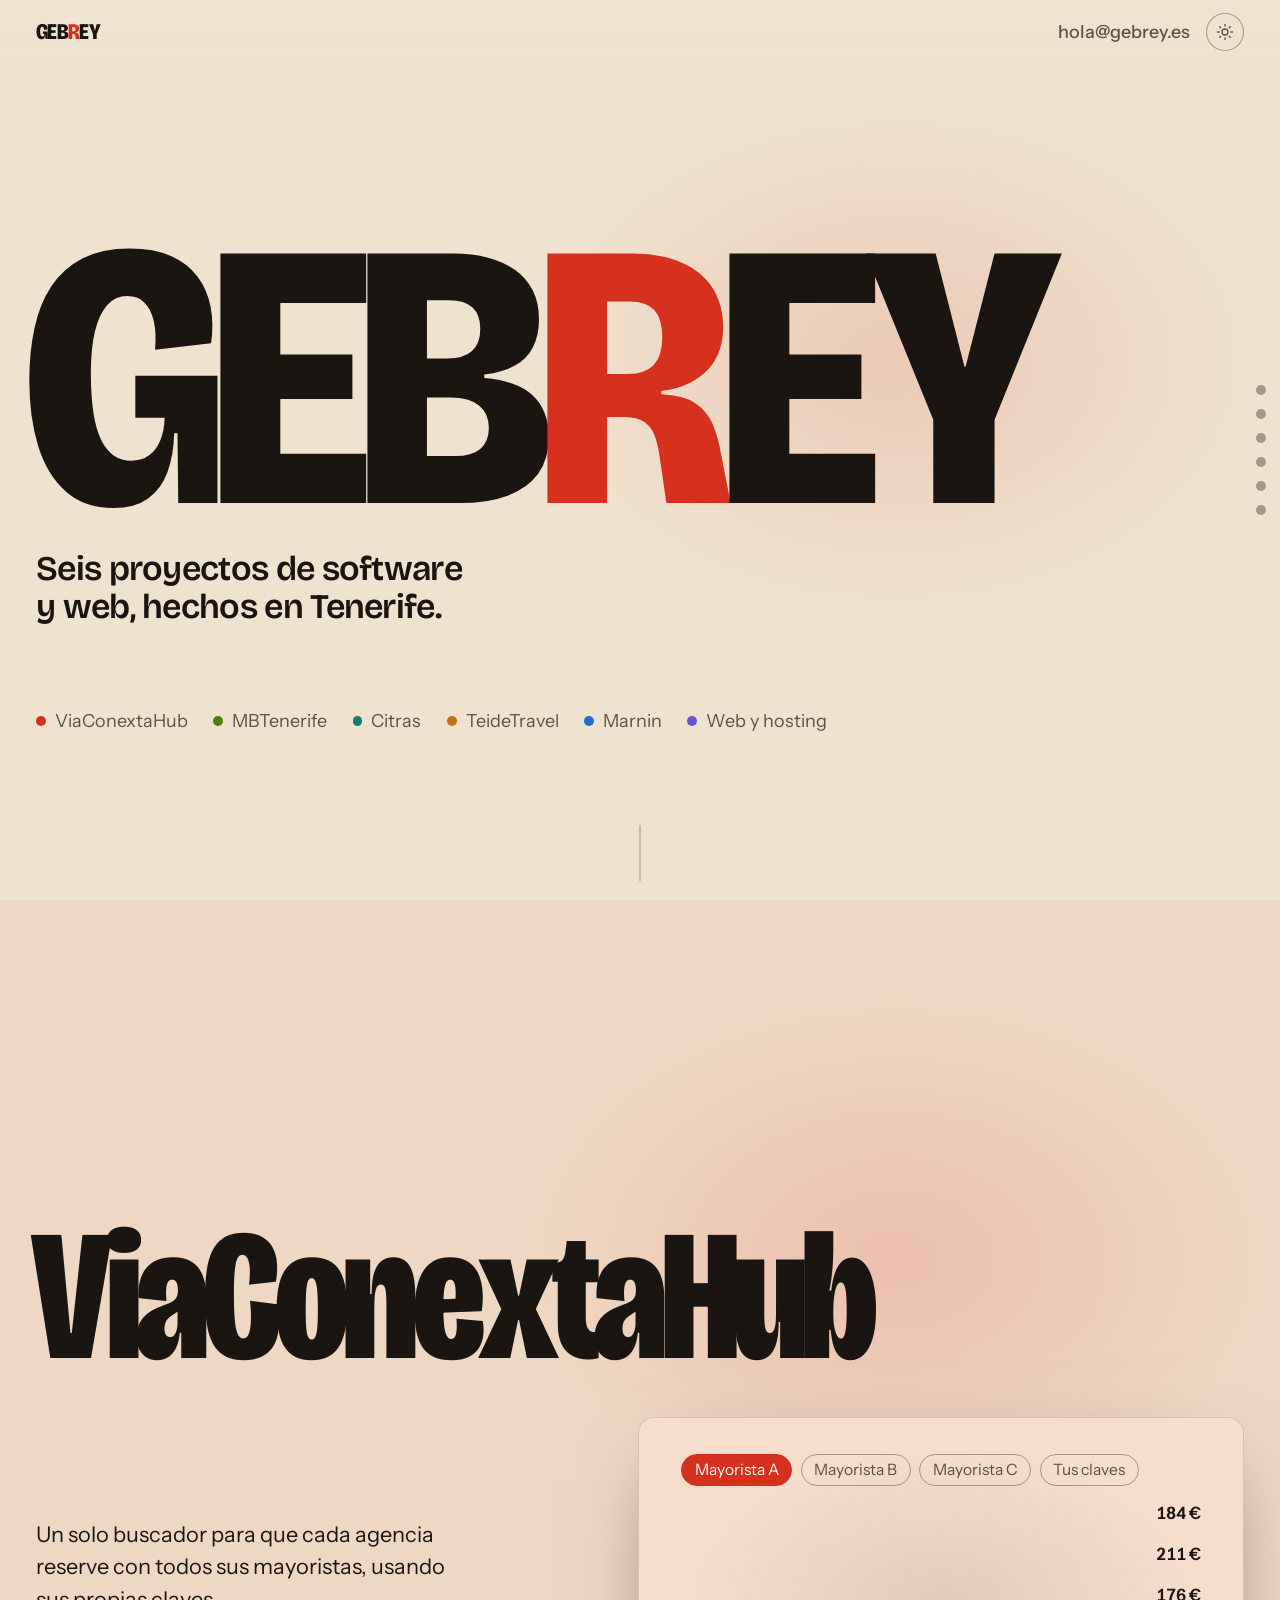
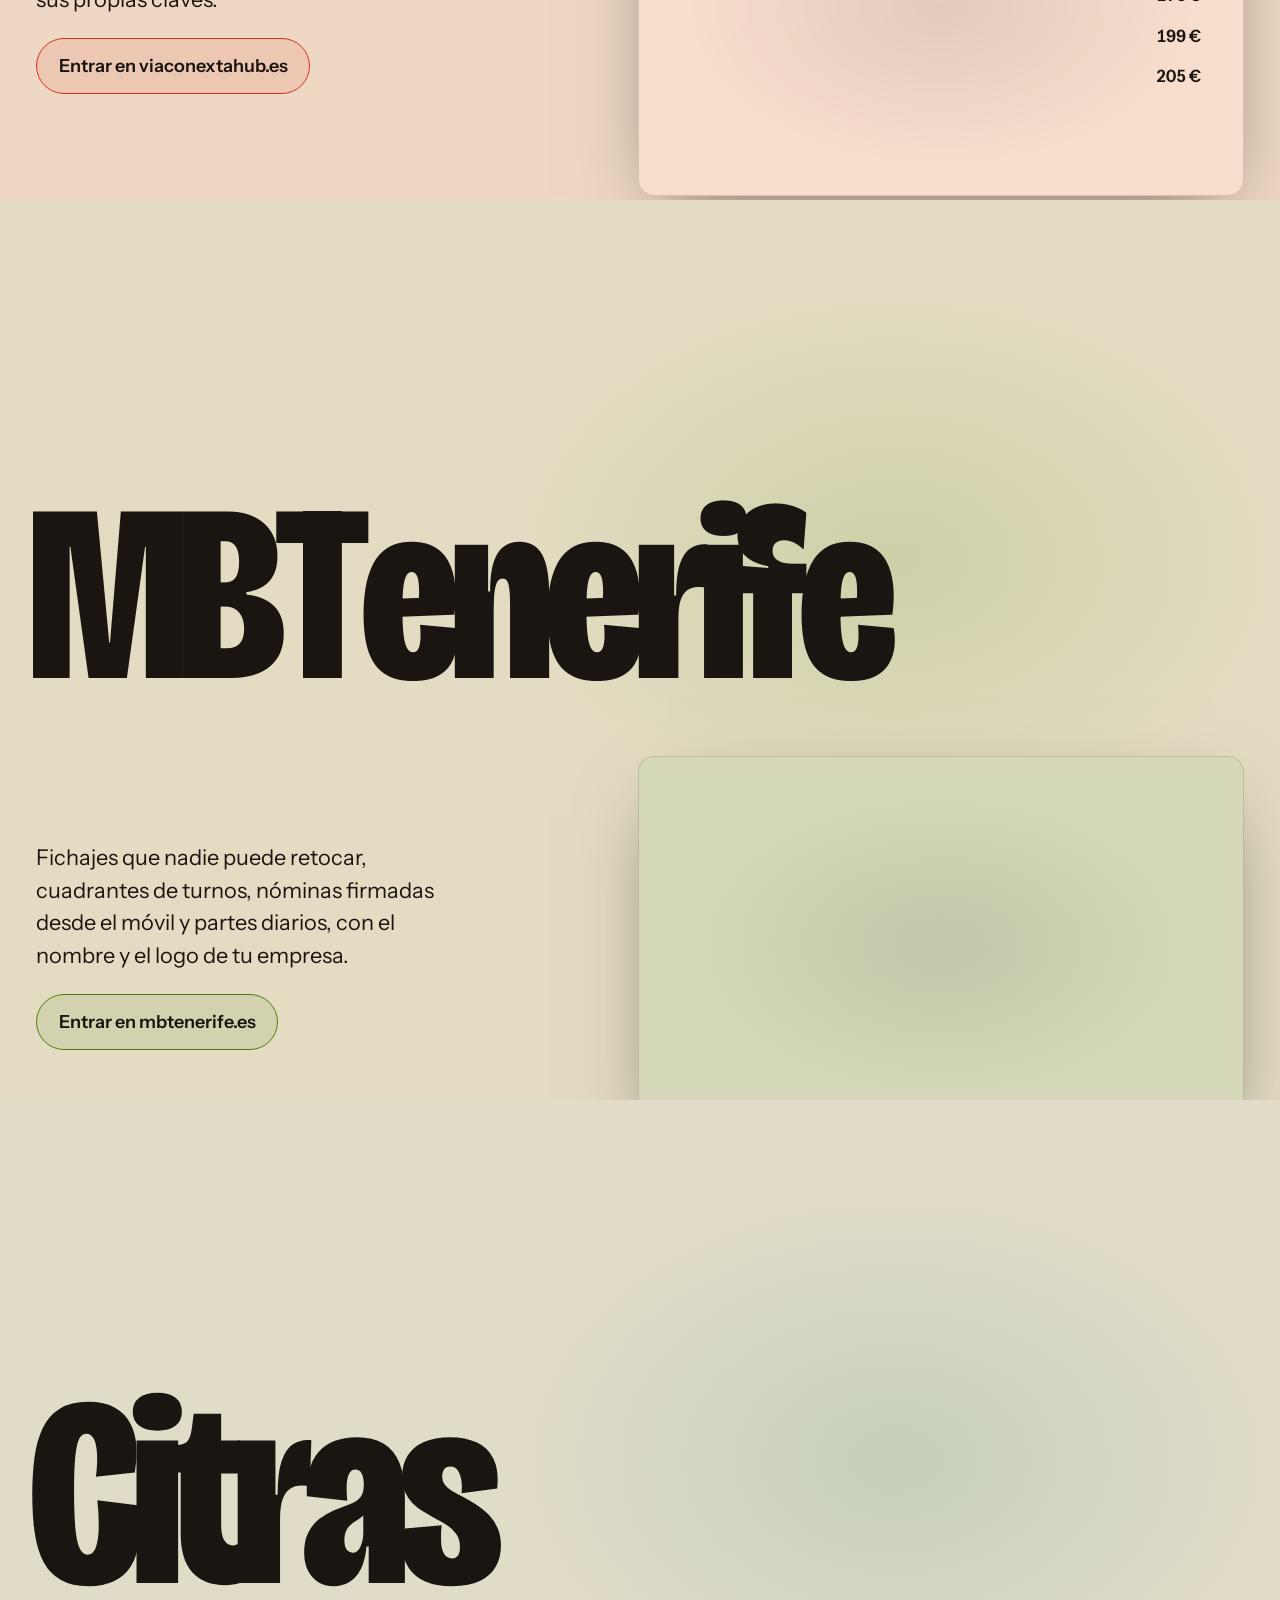
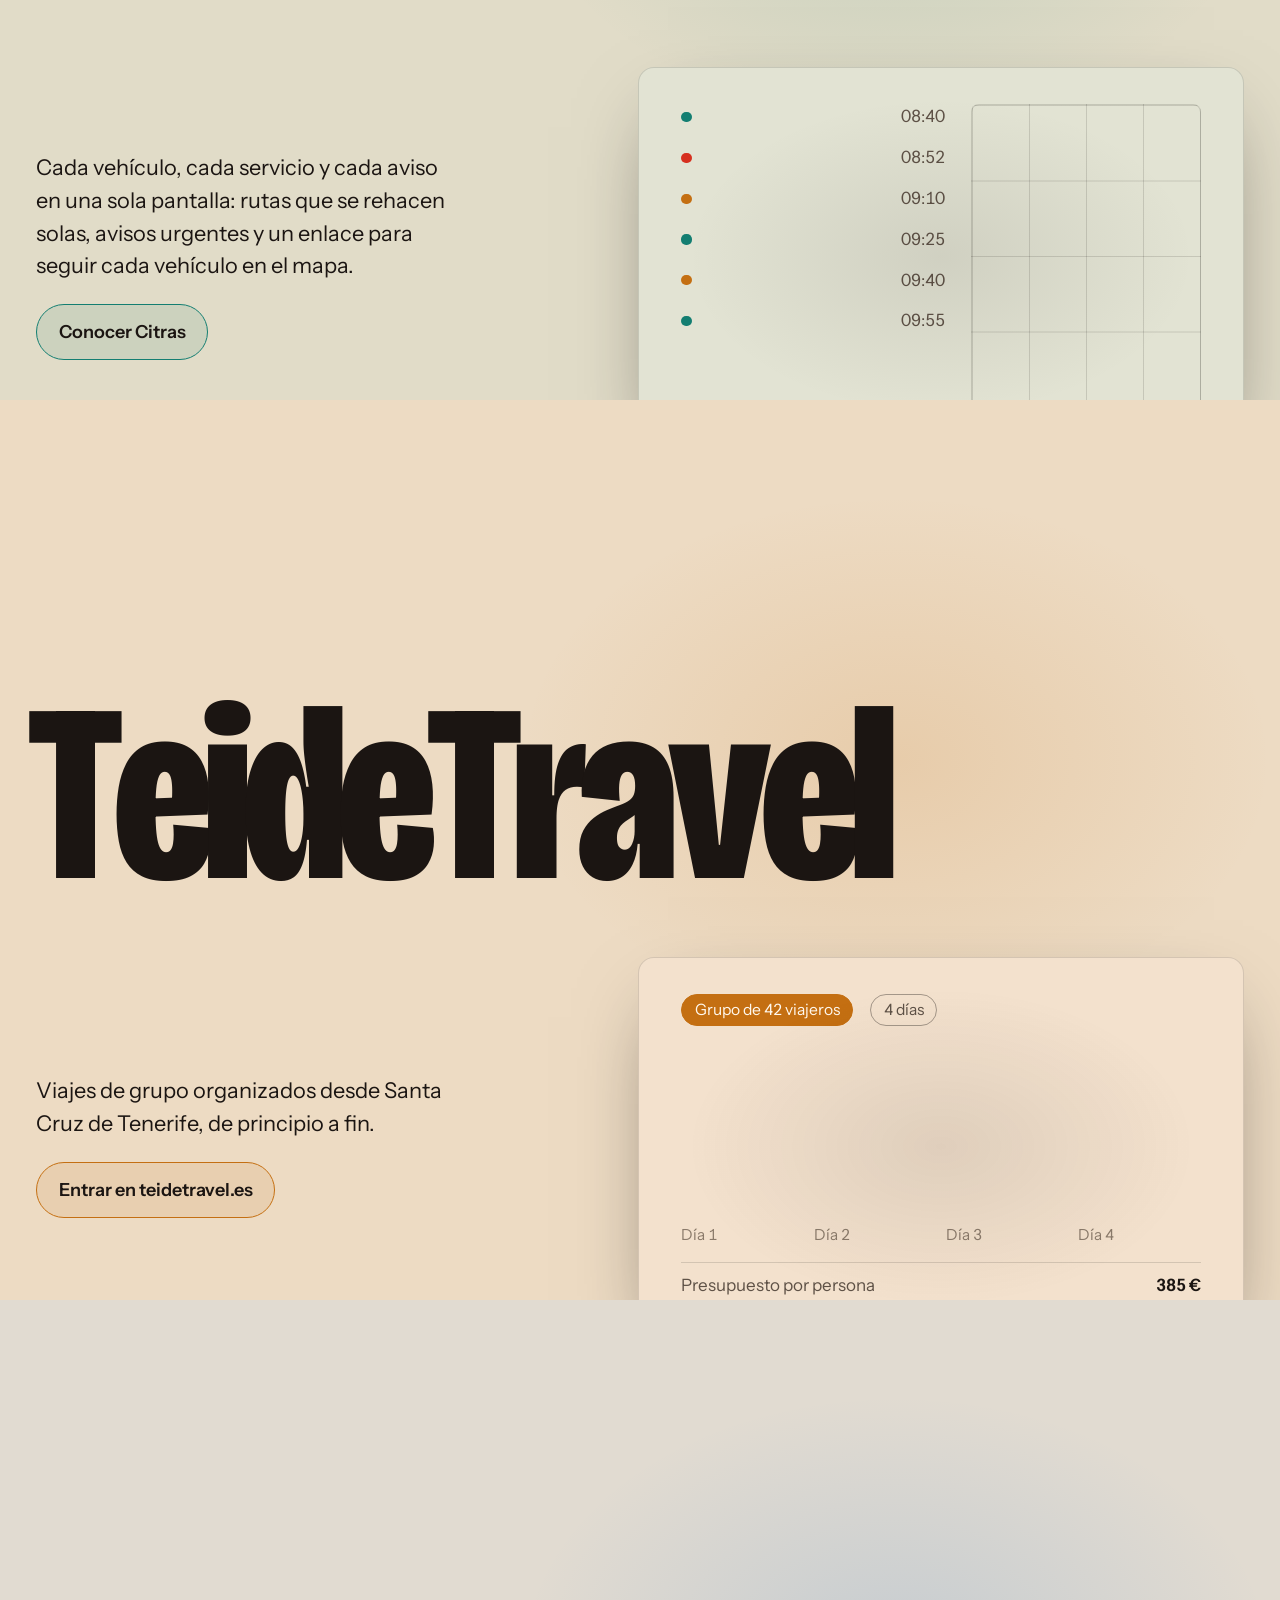
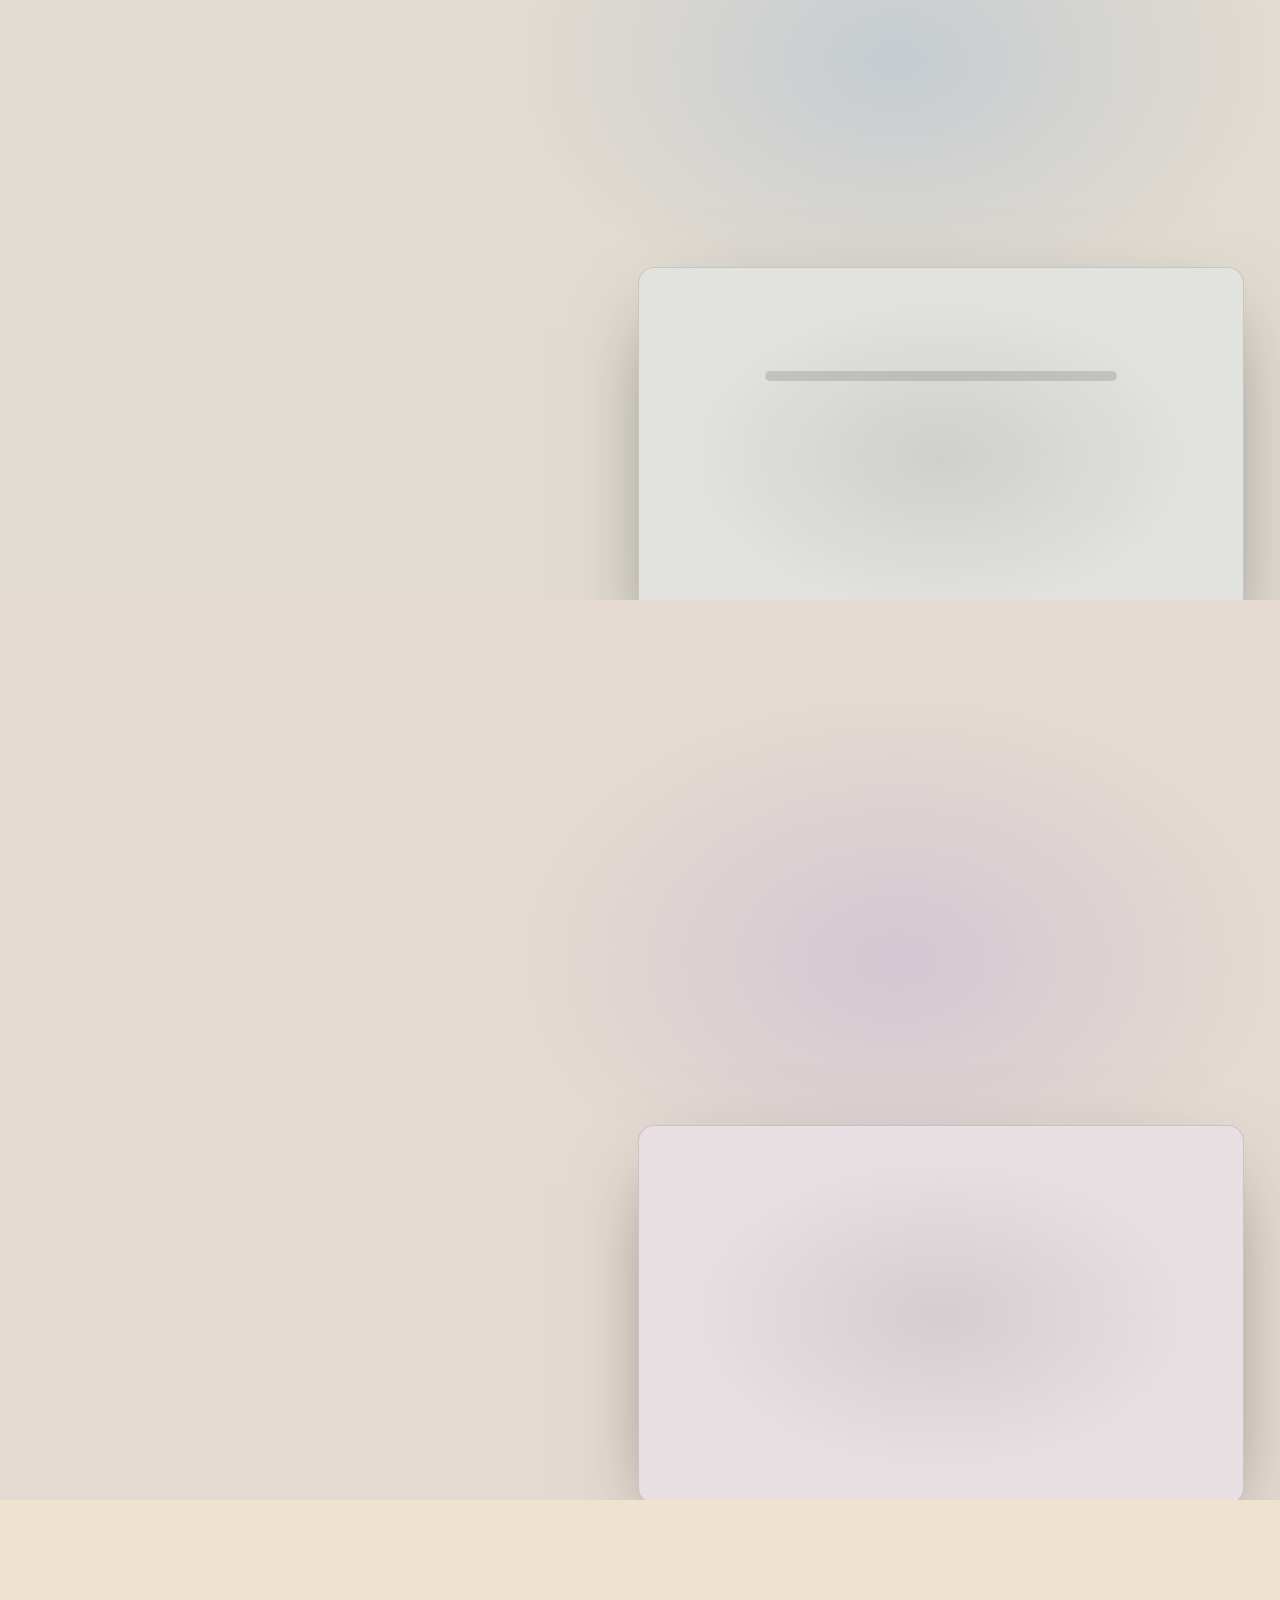
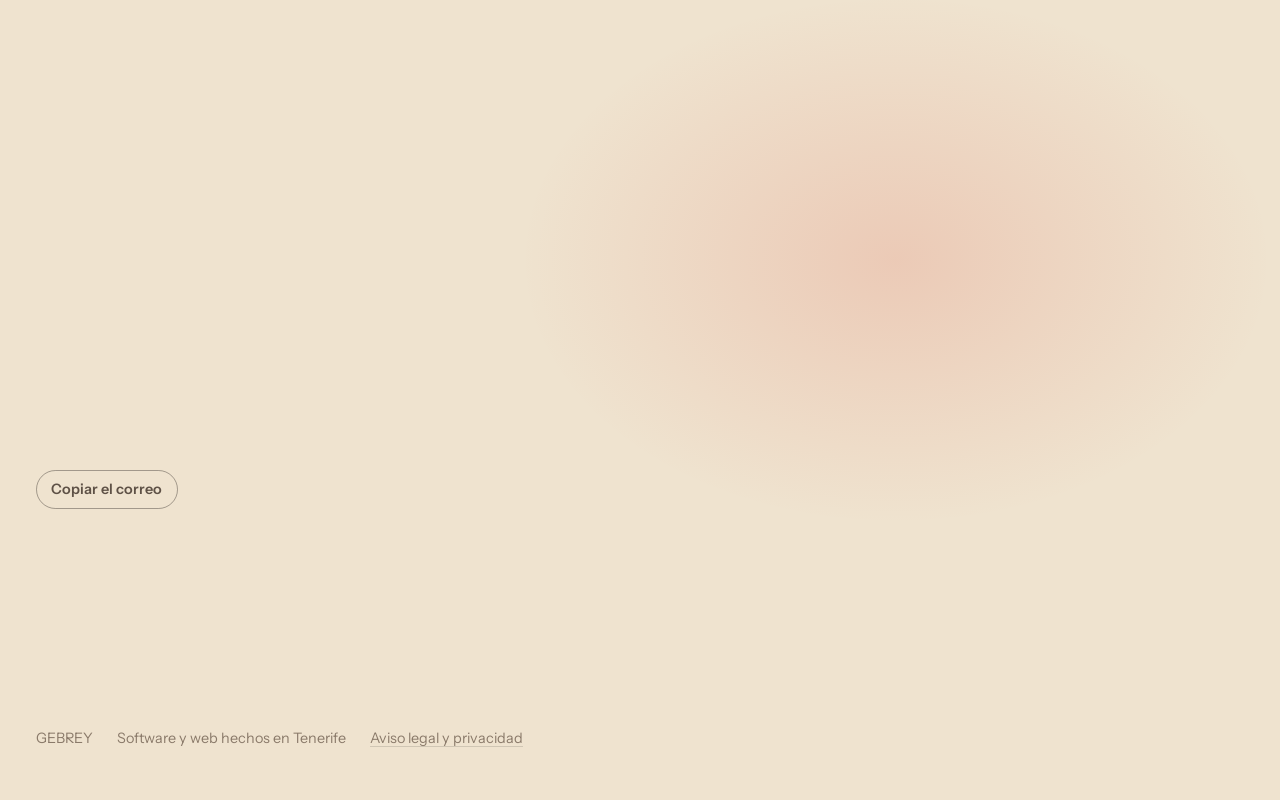
==== commit 8f2f11c0: "Escaparate de proyectos: MBTenerife con sus vídeos, Citras con enlace directo, sin nombre ni colabor" ====
--- a/site/index.html
+++ b/site/index.html
@@ -1,10 +1,10 @@
-<!doctype html><html lang="es"><head><meta charset="utf-8"><meta name="viewport" content="width=device-width, initial-scale=1, viewport-fit=cover"><title>GEBREY — software y web hechos en Tenerife</title><meta name="description" content="Cinco proyectos de software y web hechos en Tenerife: ViaConextaHub, Citras, TeideTravel, Marnin y desarrollo web con hosting. GEBREY es la marca de Francisco Gebrie Vicente."><link rel="canonical" href="https://gebrey.es/"><meta property="og:title" content="GEBREY — software y web hechos en Tenerife"><meta property="og:description" content="Cinco proyectos de software y web hechos en Tenerife: ViaConextaHub, Citras, TeideTravel, Marnin y desarrollo web con hosting. GEBREY es la marca de Francisco Gebrie Vicente."><meta property="og:type" content="website"><meta property="og:url" content="https://gebrey.es/"><meta property="og:image" content="https://gebrey.es/assets/img/og.png?v=6d3897968a"><meta name="twitter:card" content="summary_large_image"><meta name="theme-color" content="#14100e" media="(prefers-color-scheme: dark)"><meta name="theme-color" content="#efe3cf" media="(prefers-color-scheme: light)"><link rel="icon" href="data:image/svg+xml,&lt;svg xmlns=&quot;http://www.w3.org/2000/svg&quot; viewBox=&quot;0 0 64 64&quot;&gt;&lt;rect width=&quot;64&quot; height=&quot;64&quot; rx=&quot;14&quot; fill=&quot;#14100e&quot;/&gt;&lt;text x=&quot;32&quot; y=&quot;46&quot; text-anchor=&quot;middle&quot; font-family=&quot;Arial Narrow, Arial, sans-serif&quot; font-weight=&quot;800&quot; font-size=&quot;40&quot; fill=&quot;#ff5a47&quot;&gt;R&lt;/text&gt;&lt;/svg&gt;"><link rel="preconnect" href="https://fonts.googleapis.com"><link rel="preconnect" href="https://fonts.gstatic.com" crossorigin><link rel="stylesheet" href="https://fonts.googleapis.com/css2?family=Bricolage+Grotesque:opsz,wdth,wght@12..96,75..100,400..800&family=Instrument+Sans:ital,wght@0,400;0,500;0,600;0,700;1,400&display=swap"><link rel="stylesheet" href="assets/css/site.css?v=2048f50a93"><script>if(!matchMedia("(prefers-reduced-motion: reduce)").matches)document.documentElement.classList.add("motion");</script><script type="application/ld+json">{"@context":"https://schema.org","@graph":[{"@type":"Organization","@id":"https://gebrey.es/#org","name":"GEBREY","url":"https://gebrey.es","email":"hola@gebrey.es","telephone":"+34822276190","founder":{"@id":"https://gebrey.es/#person"},"address":{"@type":"PostalAddress","streetAddress":"Avda. Tres de Mayo 30, Edif. Adlhers, 1.ª planta","postalCode":"38005","addressLocality":"Santa Cruz de Tenerife","addressRegion":"Canarias","addressCountry":"ES"},"description":"Software y web a medida, hechos en Tenerife: ViaConextaHub, Citras, TeideTravel, Marnin y desarrollo web con hosting."},{"@type":"Person","@id":"https://gebrey.es/#person","name":"Francisco Gebrie Vicente","jobTitle":"Desarrollador de software y web, profesional autónomo","worksFor":{"@id":"https://gebrey.es/#org"},"email":"hola@gebrey.es","address":{"@type":"PostalAddress","addressLocality":"Santa Cruz de Tenerife","addressCountry":"ES"}},{"@type":"SoftwareApplication","name":"ViaConextaHub","applicationCategory":"BusinessApplication","operatingSystem":"Web","url":"https://viaconextahub.es","description":"Plataforma SaaS que conecta a las agencias de viajes con sus mayoristas usando las claves de cada agencia.","author":{"@id":"https://gebrey.es/#person"},"offers":{"@type":"Offer","price":"25","priceCurrency":"EUR","description":"Suscripción mensual, más impuestos"}},{"@type":"SoftwareApplication","name":"Citras","applicationCategory":"BusinessApplication","operatingSystem":"Web","url":"https://mbtenerife.es","description":"Consola para centros coordinadores de ambulancias y transporte de pacientes, de MBTenerife.","author":{"@type":"Organization","name":"MBTenerife","founder":{"@id":"https://gebrey.es/#person"}}},{"@type":"TravelAgency","name":"TeideTravel","url":"https://teidetravel.es","email":"info@teidetravel.es","address":{"@type":"PostalAddress","addressLocality":"Santa Cruz de Tenerife","addressRegion":"Canarias","addressCountry":"ES"},"founder":{"@id":"https://gebrey.es/#person"},"description":"Agencia de viajes especializada en viajes de grupo. Licencia I-AV-0004172.1."},{"@type":"SoftwareApplication","name":"Portal Marnin","applicationCategory":"BusinessApplication","operatingSystem":"Web","url":"https://marnin.appequipo.es","description":"Portal del empleado de la Asociación de Socorrismo Marnin (Adeje, Tenerife): fichaje, documentos y operativa diaria de los socorristas. Web pública en https://marnin.es.","author":{"@id":"https://gebrey.es/#person"}},{"@type":"Service","serviceType":"Diseño web, desarrollo y hosting","provider":{"@id":"https://gebrey.es/#person"},"areaServed":"ES","description":"Webs, portales internos y alojamiento gestionado para asociaciones y pymes."}]}</script></head><body><a class="skip" href="#main">Saltar al contenido</a><header class="top"><div class="wrap"><a class="logo" href="#inicio" aria-label="GEBREY, inicio">GEB<span class="r">R</span>EY</a><div class="top-right"><a href="mailto:hola@gebrey.es">hola@gebrey.es</a><button class="theme" type="button" aria-label="Cambiar entre tema claro y oscuro"><svg class="sun" viewBox="0 0 24 24" fill="none" stroke="currentColor" stroke-width="1.8" stroke-linecap="round"><circle cx="12" cy="12" r="4"/><path d="M12 2v2M12 20v2M4.9 4.9l1.4 1.4M17.7 17.7l1.4 1.4M2 12h2M20 12h2M4.9 19.1l1.4-1.4M17.7 6.3l1.4-1.4"/></svg><svg class="moon" viewBox="0 0 24 24" fill="none" stroke="currentColor" stroke-width="1.8" stroke-linecap="round" stroke-linejoin="round"><path d="M20 14.5A8.5 8.5 0 0 1 9.5 4a7 7 0 1 0 10.5 10.5z"/></svg></button></div></div></header>
+<!doctype html><html lang="es"><head><meta charset="utf-8"><meta name="viewport" content="width=device-width, initial-scale=1, viewport-fit=cover"><title>GEBREY — software y web hechos en Tenerife</title><meta name="description" content="Seis proyectos de software y web hechos en Tenerife: ViaConextaHub, MBTenerife, Citras, TeideTravel, Marnin y desarrollo web con hosting."><link rel="canonical" href="https://gebrey.es/"><meta property="og:title" content="GEBREY — software y web hechos en Tenerife"><meta property="og:description" content="Seis proyectos de software y web hechos en Tenerife: ViaConextaHub, MBTenerife, Citras, TeideTravel, Marnin y desarrollo web con hosting."><meta property="og:type" content="website"><meta property="og:url" content="https://gebrey.es/"><meta property="og:image" content="https://gebrey.es/assets/img/og.png?v=cb9cec7ff4"><meta name="twitter:card" content="summary_large_image"><meta name="theme-color" content="#14100e" media="(prefers-color-scheme: dark)"><meta name="theme-color" content="#efe3cf" media="(prefers-color-scheme: light)"><link rel="icon" href="data:image/svg+xml,&lt;svg xmlns=&quot;http://www.w3.org/2000/svg&quot; viewBox=&quot;0 0 64 64&quot;&gt;&lt;rect width=&quot;64&quot; height=&quot;64&quot; rx=&quot;14&quot; fill=&quot;#14100e&quot;/&gt;&lt;text x=&quot;32&quot; y=&quot;46&quot; text-anchor=&quot;middle&quot; font-family=&quot;Arial Narrow, Arial, sans-serif&quot; font-weight=&quot;800&quot; font-size=&quot;40&quot; fill=&quot;#ff5a47&quot;&gt;R&lt;/text&gt;&lt;/svg&gt;"><link rel="preconnect" href="https://fonts.googleapis.com"><link rel="preconnect" href="https://fonts.gstatic.com" crossorigin><link rel="stylesheet" href="https://fonts.googleapis.com/css2?family=Bricolage+Grotesque:opsz,wdth,wght@12..96,75..100,400..800&family=Instrument+Sans:ital,wght@0,400;0,500;0,600;0,700;1,400&display=swap"><link rel="stylesheet" href="assets/css/site.css?v=9ec8c460c3"><script>if(!matchMedia("(prefers-reduced-motion: reduce)").matches)document.documentElement.classList.add("motion");</script><script type="application/ld+json">{"@context":"https://schema.org","@graph":[{"@type":"Organization","@id":"https://gebrey.es/#org","name":"GEBREY","url":"https://gebrey.es","email":"hola@gebrey.es","telephone":"+34822276190","address":{"@type":"PostalAddress","streetAddress":"Avda. Tres de Mayo 30, Edificio Ahlers, 1.ª planta","postalCode":"38005","addressLocality":"Santa Cruz de Tenerife","addressRegion":"Canarias","addressCountry":"ES"},"description":"Software y web a medida, hechos en Tenerife: ViaConextaHub, MBTenerife, Citras, TeideTravel, Marnin y desarrollo web con hosting."},{"@type":"SoftwareApplication","name":"ViaConextaHub","applicationCategory":"BusinessApplication","operatingSystem":"Web","url":"https://viaconextahub.es","description":"Plataforma SaaS que conecta a las agencias de viajes con sus mayoristas usando las claves de cada agencia.","author":{"@id":"https://gebrey.es/#org"},"offers":{"@type":"Offer","price":"25","priceCurrency":"EUR","description":"Suscripción mensual, más impuestos"}},{"@type":"SoftwareApplication","name":"MBTenerife","applicationCategory":"BusinessApplication","operatingSystem":"Web","url":"https://mbtenerife.es","description":"Control horario y portal del empleado para equipos de campo: registro de jornada inalterable, cuadrantes, nóminas firmadas y partes.","author":{"@type":"Organization","name":"MBTenerife","url":"https://mbtenerife.es","parentOrganization":{"@id":"https://gebrey.es/#org"}},"offers":{"@type":"Offer","price":"3.50","priceCurrency":"EUR","description":"Desde 3,50 € por persona, según el volumen de la empresa"}},{"@type":"SoftwareApplication","name":"Citras","applicationCategory":"BusinessApplication","operatingSystem":"Web","url":"https://mbtenerife.es/citras/","description":"Citras coordina flotas de vehículos: rutas que se hacen y se rehacen solas, avisos urgentes y un enlace para seguir cada vehículo en el mapa. Un producto de MBTenerife.","author":{"@type":"Organization","name":"MBTenerife","url":"https://mbtenerife.es","parentOrganization":{"@id":"https://gebrey.es/#org"}}},{"@type":"TravelAgency","name":"TeideTravel","url":"https://teidetravel.es","email":"info@teidetravel.es","address":{"@type":"PostalAddress","addressLocality":"Santa Cruz de Tenerife","addressRegion":"Canarias","addressCountry":"ES"},"parentOrganization":{"@id":"https://gebrey.es/#org"},"description":"Agencia de viajes especializada en viajes de grupo. Licencia I-AV-0004172.1."},{"@type":"SoftwareApplication","name":"Portal Marnin","applicationCategory":"BusinessApplication","operatingSystem":"Web","url":"https://marnin.appequipo.es","description":"Portal del empleado de la Asociación de Socorrismo Marnin (Adeje, Tenerife): fichaje, documentos y operativa diaria de los socorristas. Web pública en https://marnin.es.","author":{"@id":"https://gebrey.es/#org"}},{"@type":"Service","serviceType":"Diseño web, desarrollo y hosting","provider":{"@id":"https://gebrey.es/#org"},"areaServed":"ES","description":"Webs, portales internos y alojamiento gestionado para asociaciones y pymes."}]}</script></head><body><a class="skip" href="#main">Saltar al contenido</a><header class="top"><div class="wrap"><a class="logo" href="#inicio" aria-label="GEBREY, inicio">GEB<span class="r">R</span>EY</a><div class="top-right"><a href="mailto:hola@gebrey.es">hola@gebrey.es</a><button class="theme" type="button" aria-label="Cambiar entre tema claro y oscuro"><svg class="sun" viewBox="0 0 24 24" fill="none" stroke="currentColor" stroke-width="1.8" stroke-linecap="round"><circle cx="12" cy="12" r="4"/><path d="M12 2v2M12 20v2M4.9 4.9l1.4 1.4M17.7 17.7l1.4 1.4M2 12h2M20 12h2M4.9 19.1l1.4-1.4M17.7 6.3l1.4-1.4"/></svg><svg class="moon" viewBox="0 0 24 24" fill="none" stroke="currentColor" stroke-width="1.8" stroke-linecap="round" stroke-linejoin="round"><path d="M20 14.5A8.5 8.5 0 0 1 9.5 4a7 7 0 1 0 10.5 10.5z"/></svg></button></div></div></header>
 <main id="main">
 <section class="scene hero" id="inicio" aria-label="GEBREY">
   <div class="wrap hero-in">
     <div class="mark-slot" data-fit="GEBREY" data-fit-wdth="88"><span class="mark-ph" aria-hidden="true">GEBREY</span><a class="mark" href="#inicio" aria-label="GEBREY, inicio"><span class="lw" style="--i:0"><span class="l">G</span></span><span class="lw" style="--i:1"><span class="l">E</span></span><span class="lw" style="--i:2"><span class="l">B</span></span><span class="lw r" style="--i:3"><span class="l">R</span></span><span class="lw" style="--i:4"><span class="l">E</span></span><span class="lw" style="--i:5"><span class="l">Y</span></span></a></div>
-    <h1 class="tag">Cinco proyectos de software y web, hechos en Tenerife.</h1>
-    <nav class="index" aria-label="Proyectos"><a href="#viaconextahub" style="--dot:var(--c-vch);--i:0">ViaConextaHub</a><a href="#citras" style="--dot:var(--c-citras);--i:1">Citras</a><a href="#teidetravel" style="--dot:var(--c-tt);--i:2">TeideTravel</a><a href="#marnin" style="--dot:var(--c-marnin);--i:3">Marnin</a><a href="#web" style="--dot:var(--c-web);--i:4">Web y hosting</a></nav>
+    <h1 class="tag">Seis proyectos de software y web, hechos en Tenerife.</h1>
+    <nav class="index" aria-label="Proyectos"><a href="#viaconextahub" style="--dot:var(--c-vch);--i:0">ViaConextaHub</a><a href="#mbtenerife" style="--dot:var(--c-mbt);--i:1">MBTenerife</a><a href="#citras" style="--dot:var(--c-citras);--i:2">Citras</a><a href="#teidetravel" style="--dot:var(--c-tt);--i:3">TeideTravel</a><a href="#marnin" style="--dot:var(--c-marnin);--i:4">Marnin</a><a href="#web" style="--dot:var(--c-web);--i:5">Web y hosting</a></nav>
   </div>
   <a class="cue" href="#viaconextahub" aria-label="Bajar al primer proyecto"></a>
 </section>
@@ -32,14 +32,30 @@
     </div>
   </div>
 </section>
+<section class="scene" id="mbtenerife" style="--c:var(--c-mbt)" aria-labelledby="t-mbtenerife">
+  <div class="wrap s-in">
+    <p class="s-kicker">Control horario y portal del empleado a medida</p>
+    <h2 class="s-name" id="t-mbtenerife" data-fit="MBTenerife"><span class="vh">MBTenerife</span><span aria-hidden="true"><span class="l" style="--i:0">M</span><span class="l" style="--i:1">B</span><span class="l" style="--i:2">T</span><span class="l" style="--i:3">e</span><span class="l" style="--i:4">n</span><span class="l" style="--i:5">e</span><span class="l" style="--i:6">r</span><span class="l" style="--i:7">i</span><span class="l" style="--i:8">f</span><span class="l" style="--i:9">e</span></span></h2>
+    <div class="s-row">
+      <div class="s-text">
+        <p class="s-one">Fichajes que nadie puede retocar, cuadrantes de turnos, nóminas firmadas desde el móvil y partes diarios, con el nombre y el logo de tu empresa.</p>
+        <div class="s-links"><a class="s-link" href="https://mbtenerife.es" rel="noopener">Entrar en mbtenerife.es</a></div>
+      </div>
+      <div class="s-shot"><div class="shot mbt">
+  <video class="lap pc" style="--i:0" muted playsinline loop preload="none" disablepictureinpicture disableremoteplayback data-src="https://mbtenerife.es/video/portatil" aria-label="Vídeo del portal en el portátil: coordinación aprueba unas vacaciones, revisa un fichaje, cubre un turno libre y abre el cuadrante del mes"></video>
+  <div class="phone pc" style="--i:3"><video class="mob" muted playsinline loop preload="none" disablepictureinpicture disableremoteplayback data-src="https://mbtenerife.es/video/movil" aria-label="Vídeo del portal en el móvil: una socorrista ficha la entrada, mira sus turnos, firma la nómina, hace la revisión de apertura y da un parte"></video></div>
+</div></div>
+    </div>
+  </div>
+</section>
 <section class="scene" id="citras" style="--c:var(--c-citras)" aria-labelledby="t-citras">
   <div class="wrap s-in">
-    <p class="s-kicker">Consola para centros coordinadores de transporte sanitario</p>
+    <p class="s-kicker">Coordinación de flotas de vehículos</p>
     <h2 class="s-name" id="t-citras" data-fit="Citras"><span class="vh">Citras</span><span aria-hidden="true"><span class="l" style="--i:0">C</span><span class="l" style="--i:1">i</span><span class="l" style="--i:2">t</span><span class="l" style="--i:3">r</span><span class="l" style="--i:4">a</span><span class="l" style="--i:5">s</span></span></h2>
     <div class="s-row">
       <div class="s-text">
-        <p class="s-one">Flota, servicios y lo que está pasando ahora, en una sola pantalla pensada para turnos largos.</p>
-        <div class="s-links"><a class="s-link" href="https://mbtenerife.es" rel="noopener">Entrar en mbtenerife.es</a></div>
+        <p class="s-one">Cada vehículo, cada servicio y cada aviso en una sola pantalla: rutas que se rehacen solas, avisos urgentes y un enlace para seguir cada vehículo en el mapa.</p>
+        <div class="s-links"><a class="s-link" href="https://mbtenerife.es/citras/" rel="noopener">Conocer Citras</a></div>
       </div>
       <div class="s-shot"><div class="shot citras" aria-hidden="true">
   <div class="rows">
@@ -131,16 +147,15 @@
     </div>
     <div class="end-meta">
       <a class="tel" href="tel:+34822276190">+34 822 276 190</a>
-      <p>También colaboro en los desarrollos de <a href="https://vianexo.es" rel="noopener">Vianexo</a> y <a href="https://oceansmagma.es" rel="noopener">Ocean's Magma</a>.</p>
+      <address>Avda. Tres de Mayo 30, Edificio Ahlers, 1.ª planta<br>38005 Santa Cruz de Tenerife</address>
     </div>
     <div class="end-foot">
       <span>GEBREY</span>
-      <span>Francisco Gebrie Vicente, profesional autónomo</span>
-      <span>38005 Santa Cruz de Tenerife</span>
+      <span>Software y web hechos en Tenerife</span>
       <a href="legal.html">Aviso legal y privacidad</a>
     </div>
   </div>
 </section>
 </main>
-<nav class="rail" aria-label="Posición"><a href="#viaconextahub" style="--dot:var(--c-vch)" data-name="ViaConextaHub" aria-label="ViaConextaHub"></a><a href="#citras" style="--dot:var(--c-citras)" data-name="Citras" aria-label="Citras"></a><a href="#teidetravel" style="--dot:var(--c-tt)" data-name="TeideTravel" aria-label="TeideTravel"></a><a href="#marnin" style="--dot:var(--c-marnin)" data-name="Marnin" aria-label="Marnin"></a><a href="#web" style="--dot:var(--c-web)" data-name="Web y hosting" aria-label="Web y hosting"></a></nav>
-<script src="assets/js/site.js?v=b1213ee1c8" defer></script><script src="assets/js/reel.js?v=3d13addc4e" defer></script></body></html>+<nav class="rail" aria-label="Posición"><a href="#viaconextahub" style="--dot:var(--c-vch)" data-name="ViaConextaHub" aria-label="ViaConextaHub"></a><a href="#mbtenerife" style="--dot:var(--c-mbt)" data-name="MBTenerife" aria-label="MBTenerife"></a><a href="#citras" style="--dot:var(--c-citras)" data-name="Citras" aria-label="Citras"></a><a href="#teidetravel" style="--dot:var(--c-tt)" data-name="TeideTravel" aria-label="TeideTravel"></a><a href="#marnin" style="--dot:var(--c-marnin)" data-name="Marnin" aria-label="Marnin"></a><a href="#web" style="--dot:var(--c-web)" data-name="Web y hosting" aria-label="Web y hosting"></a></nav>
+<script src="assets/js/site.js?v=b1213ee1c8" defer></script><script src="assets/js/reel.js?v=0709d38a54" defer></script></body></html>
--- a/site/assets/css/site.css
+++ b/site/assets/css/site.css
@@ -1,6 +1,6 @@
 /* GEBREY — hoja de estilos
    Una sola página: el wordmark GEBREY ocupa la pantalla y, al bajar, se funde con la cabecera.
-   Debajo, cuatro escenas apiladas, una por proyecto: cada una sube cubriendo a la anterior y
+   Debajo, una escena apilada por proyecto: cada una sube cubriendo a la anterior y
    su contenido se monta a medida que entra (el scroll dirige toda la coreografía; el JS solo
    escribe --e (entrada) y --x (salida) en cada escena, el CSS hace el resto).
    Paleta: noche volcánica (umber cálido, arena) y un acento por proyecto. Calima (arena clara)
@@ -16,6 +16,7 @@
   --line-strong: rgba(243, 233, 216, 0.34);
   --accent: #ff5a47;            /* la R de GEBREY */
   --c-vch: #ff5a47;             /* ViaConextaHub: coral tajinaste */
+  --c-mbt: #c6e85a;             /* MBTenerife: lima */
   --c-citras: #3fc1b0;          /* Citras: verde atlántico */
   --c-tt: #ffb347;              /* TeideTravel: ámbar */
   --c-marnin: #4fa8ff;          /* Marnin: azul atlántico */
@@ -52,6 +53,7 @@
     --line-strong: rgba(27, 21, 18, 0.36);
     --accent: #d6301f;
     --c-vch: #d6301f;
+    --c-mbt: #4d7f0a;
     --c-citras: #137e71;
     --c-tt: #c46f12;
     --c-marnin: #1b6fd0;
@@ -70,6 +72,7 @@
   --line-strong: rgba(27, 21, 18, 0.36);
   --accent: #d6301f;
   --c-vch: #d6301f;
+  --c-mbt: #4d7f0a;
   --c-citras: #137e71;
   --c-tt: #c46f12;
   --c-marnin: #1b6fd0;
@@ -325,6 +328,17 @@
 .shot.vch .chips { display: flex; gap: .5em; flex-wrap: wrap; }
 .shot.vch .row { opacity: var(--sp); transform: translateX(calc((1 - var(--sp)) * -1.5em)); }
 
+/* MBTenerife: los vídeos reales del portal (portátil a pantalla completa y móvil asomando) */
+.shot.mbt { padding: 0; display: block; background: color-mix(in oklab, var(--bg-2) 80%, var(--c)); }
+.shot.mbt .lap { position: absolute; inset: 0; width: 100%; height: 100%; object-fit: cover; opacity: var(--sp); }
+.shot.mbt .phone {
+  position: absolute; right: 5%; bottom: -3%; width: 21%; aspect-ratio: 640 / 1386;
+  border: .2em solid var(--ink); border-radius: 1.5em; background: var(--ink); overflow: hidden;
+  box-shadow: 0 1.2em 3em -1em rgba(0, 0, 0, .7);
+  opacity: var(--sp); transform: translateY(calc((1 - var(--sp)) * 40%));
+}
+.shot.mbt .phone video { width: 100%; height: 100%; object-fit: cover; }
+
 /* Citras: lista de servicios + mapa */
 .shot.citras { grid-template-columns: 1.15fr 1fr; grid-template-rows: 1fr; }
 .shot.citras .map {
@@ -401,6 +415,7 @@
 .end-meta { --t: clamp(0, calc((var(--e) - 0.5) / 0.4), 1); display: grid; gap: .5rem; color: var(--ink-2); opacity: var(--t); transform: translateY(calc((1 - var(--t)) * 1.5rem)); }
 .end-meta a { color: var(--ink); }
 .end-meta .tel { text-decoration: none; font-size: var(--fs-1); }
+.end-meta address { font-style: normal; color: var(--ink-2); line-height: 1.45; }
 .end-foot { display: flex; flex-wrap: wrap; gap: .4rem 1.5rem; color: var(--ink-3); font-size: .9rem; margin-top: clamp(1rem, 6vh, 4rem); }
 .end-foot a { color: var(--ink-3); text-decoration-color: var(--line); }
 .end-foot a:hover { color: var(--ink); }
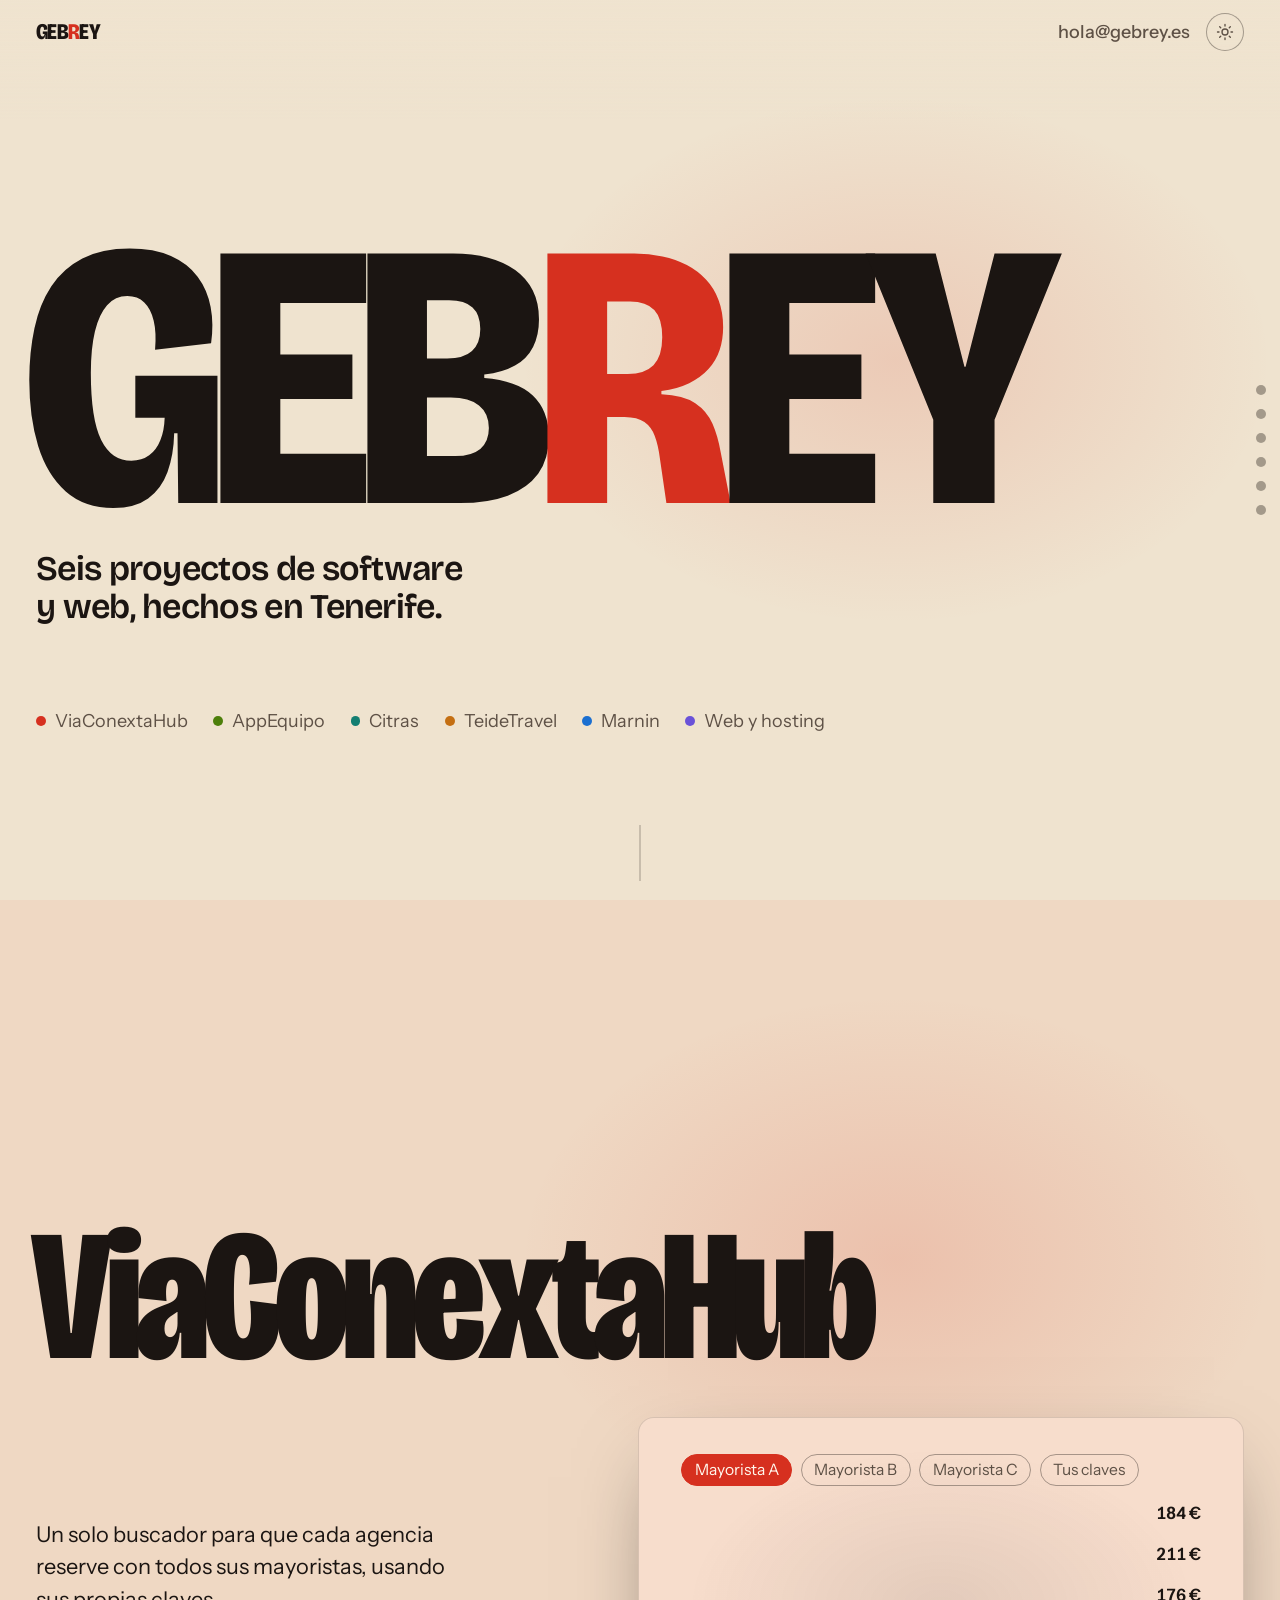
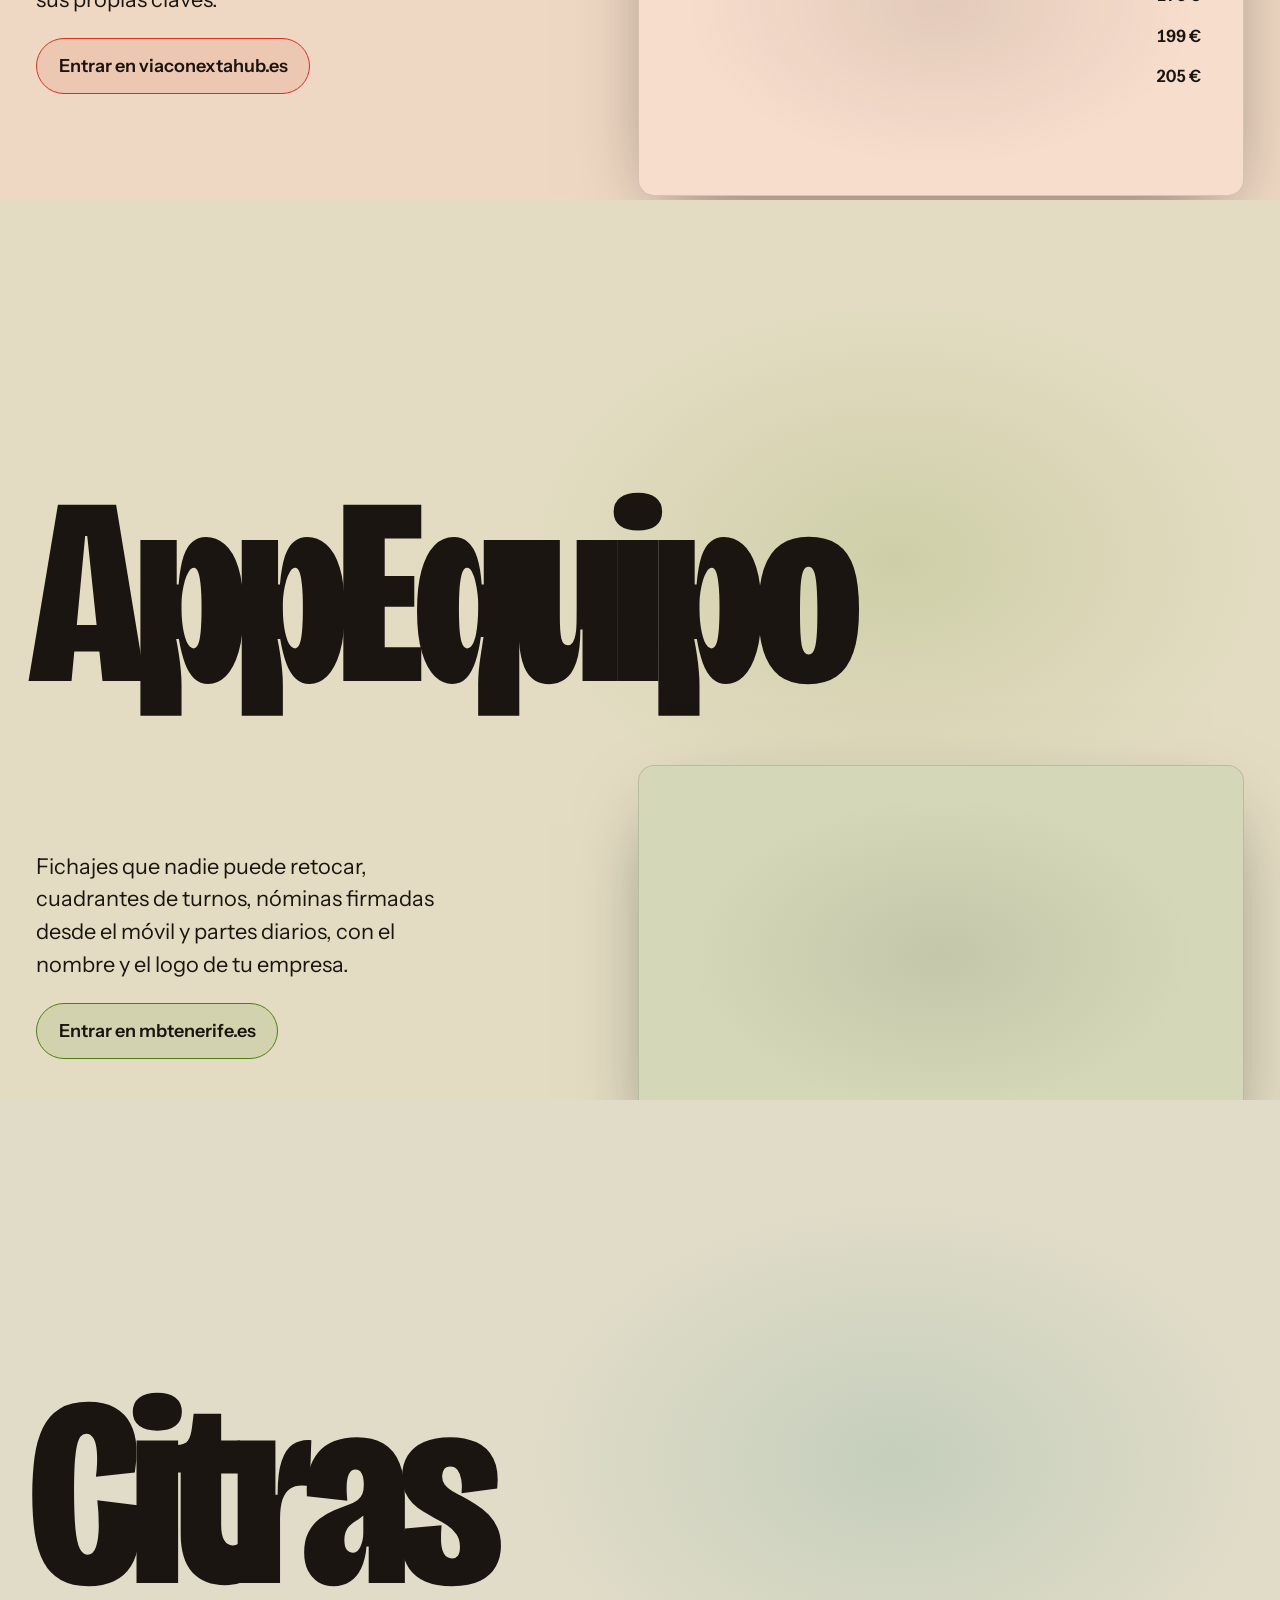
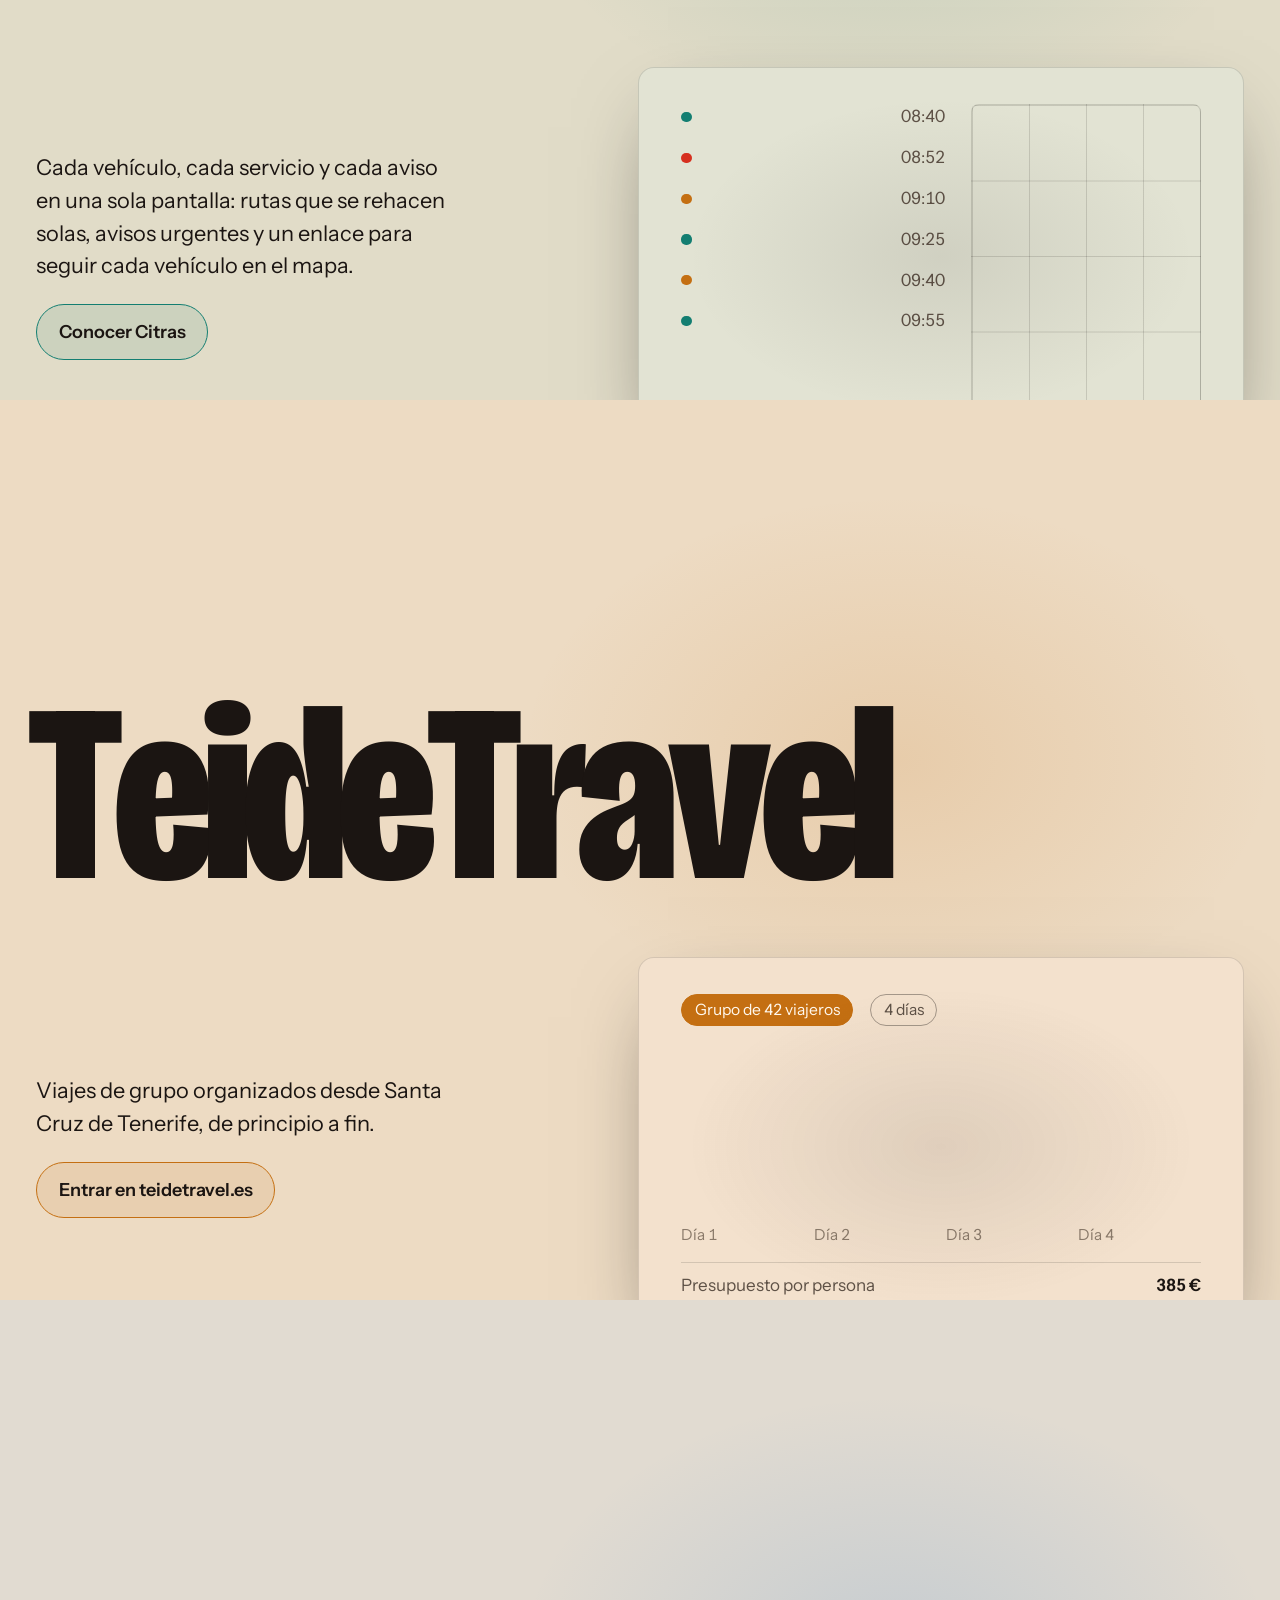
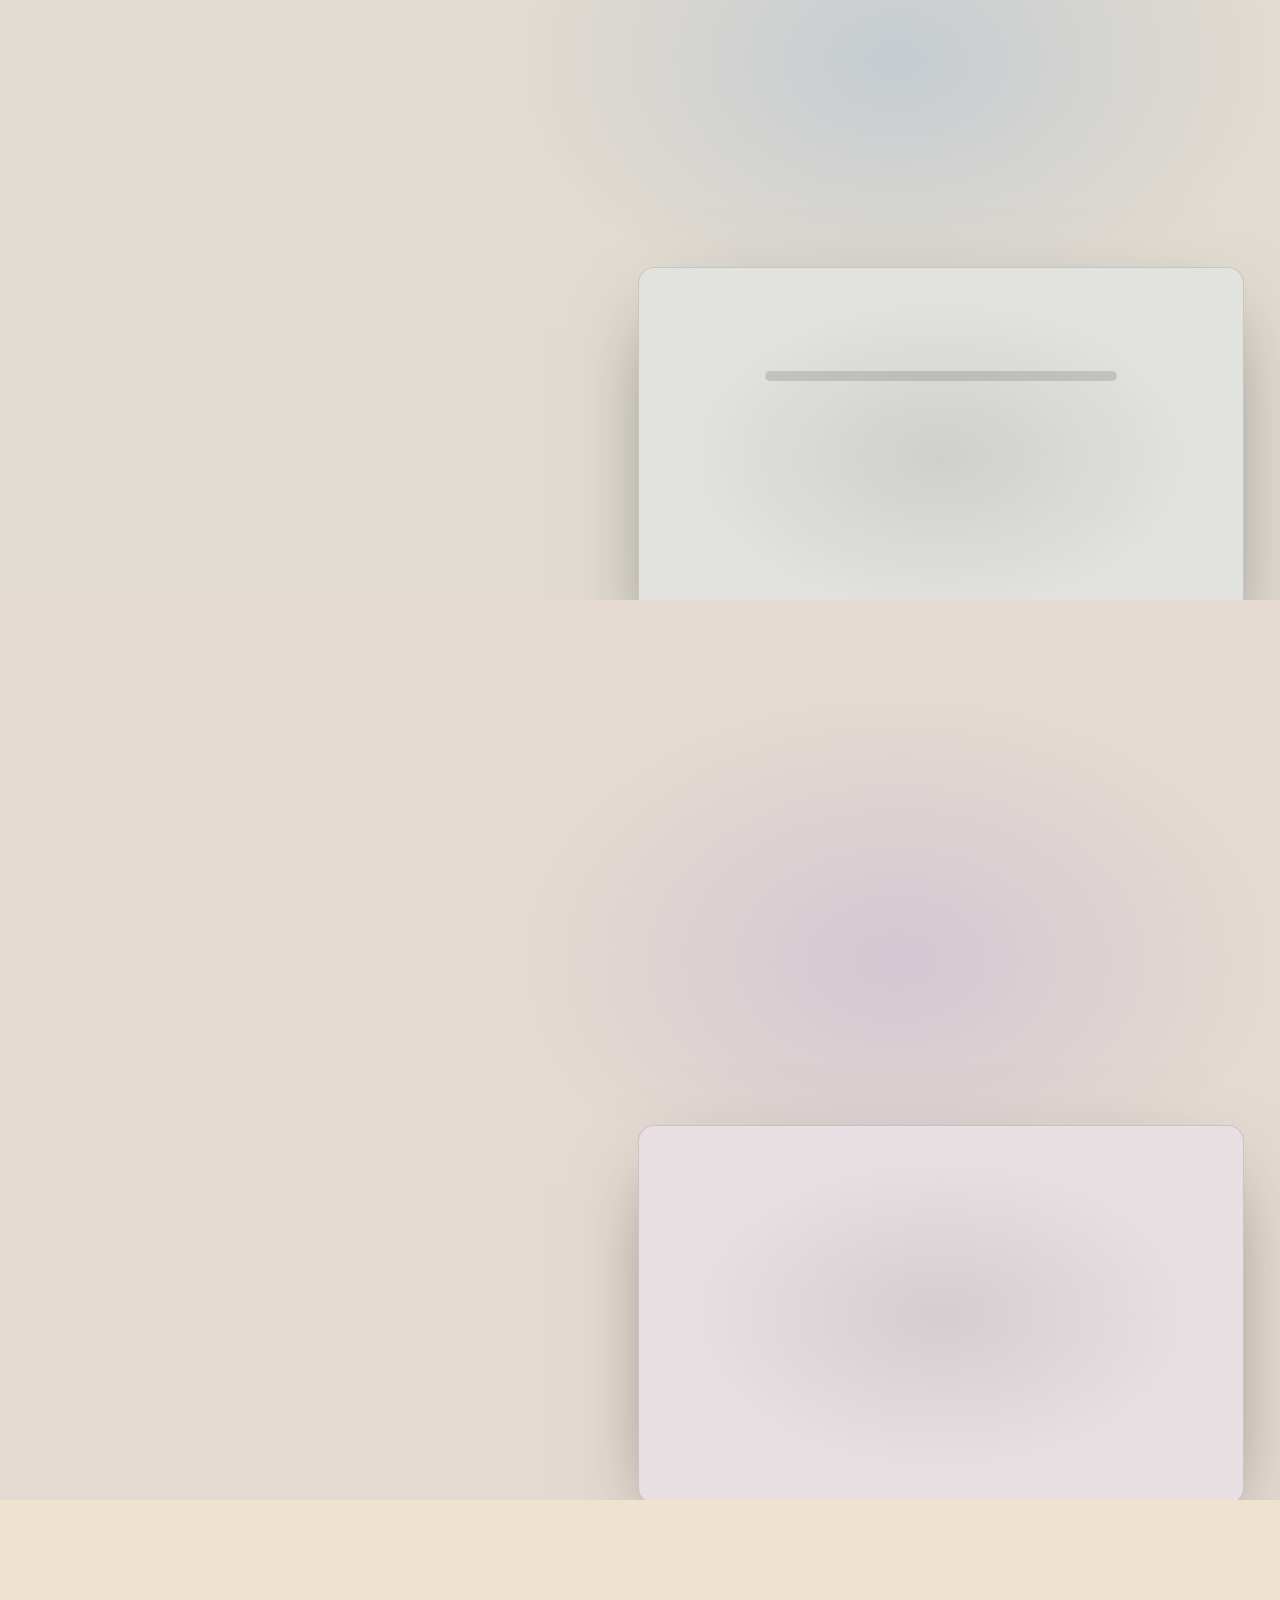
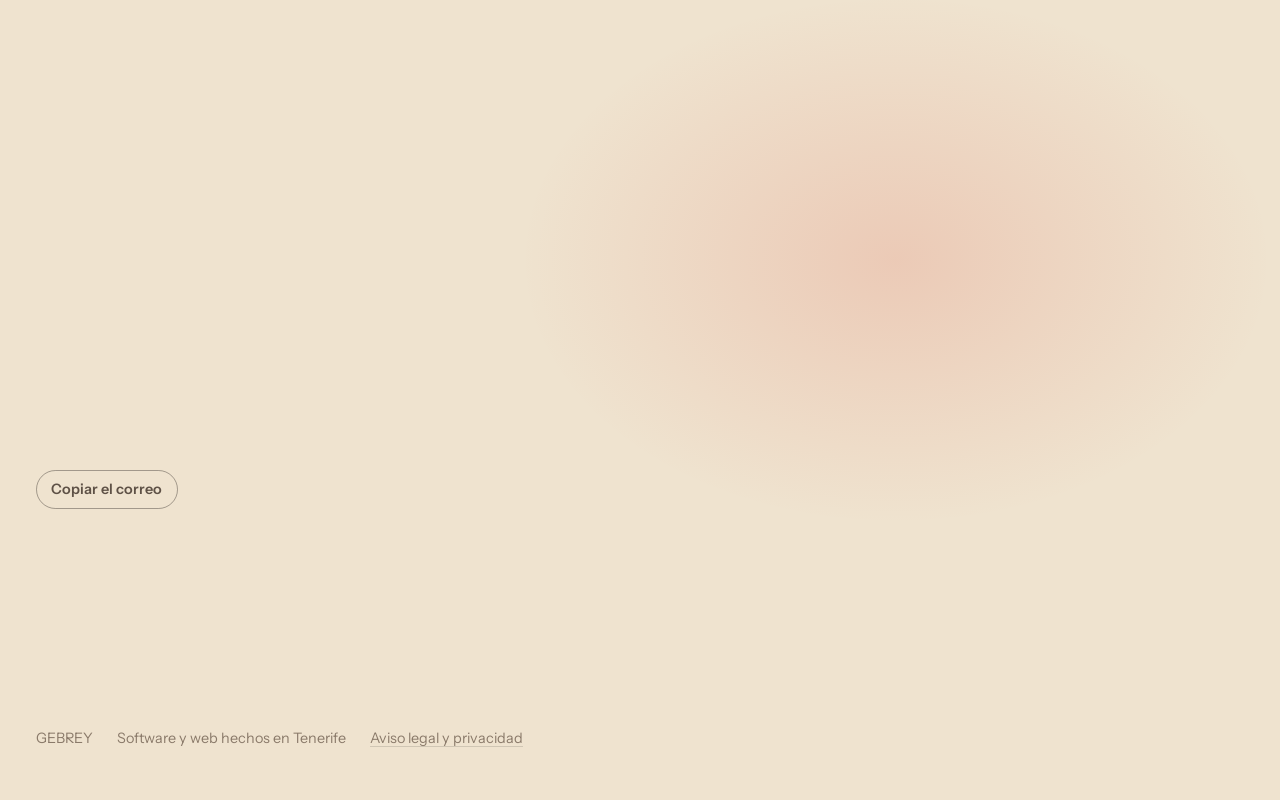
==== commit fb0114f1: "El proyecto MBTenerife pasa a llamarse AppEquipo Mismo enlace (mbtenerife.es), mismos vídeos y mismo" ====
--- a/site/index.html
+++ b/site/index.html
@@ -1,10 +1,10 @@
-<!doctype html><html lang="es"><head><meta charset="utf-8"><meta name="viewport" content="width=device-width, initial-scale=1, viewport-fit=cover"><title>GEBREY — software y web hechos en Tenerife</title><meta name="description" content="Seis proyectos de software y web hechos en Tenerife: ViaConextaHub, MBTenerife, Citras, TeideTravel, Marnin y desarrollo web con hosting."><link rel="canonical" href="https://gebrey.es/"><meta property="og:title" content="GEBREY — software y web hechos en Tenerife"><meta property="og:description" content="Seis proyectos de software y web hechos en Tenerife: ViaConextaHub, MBTenerife, Citras, TeideTravel, Marnin y desarrollo web con hosting."><meta property="og:type" content="website"><meta property="og:url" content="https://gebrey.es/"><meta property="og:image" content="https://gebrey.es/assets/img/og.png?v=cb9cec7ff4"><meta name="twitter:card" content="summary_large_image"><meta name="theme-color" content="#14100e" media="(prefers-color-scheme: dark)"><meta name="theme-color" content="#efe3cf" media="(prefers-color-scheme: light)"><link rel="icon" href="data:image/svg+xml,&lt;svg xmlns=&quot;http://www.w3.org/2000/svg&quot; viewBox=&quot;0 0 64 64&quot;&gt;&lt;rect width=&quot;64&quot; height=&quot;64&quot; rx=&quot;14&quot; fill=&quot;#14100e&quot;/&gt;&lt;text x=&quot;32&quot; y=&quot;46&quot; text-anchor=&quot;middle&quot; font-family=&quot;Arial Narrow, Arial, sans-serif&quot; font-weight=&quot;800&quot; font-size=&quot;40&quot; fill=&quot;#ff5a47&quot;&gt;R&lt;/text&gt;&lt;/svg&gt;"><link rel="preconnect" href="https://fonts.googleapis.com"><link rel="preconnect" href="https://fonts.gstatic.com" crossorigin><link rel="stylesheet" href="https://fonts.googleapis.com/css2?family=Bricolage+Grotesque:opsz,wdth,wght@12..96,75..100,400..800&family=Instrument+Sans:ital,wght@0,400;0,500;0,600;0,700;1,400&display=swap"><link rel="stylesheet" href="assets/css/site.css?v=9ec8c460c3"><script>if(!matchMedia("(prefers-reduced-motion: reduce)").matches)document.documentElement.classList.add("motion");</script><script type="application/ld+json">{"@context":"https://schema.org","@graph":[{"@type":"Organization","@id":"https://gebrey.es/#org","name":"GEBREY","url":"https://gebrey.es","email":"hola@gebrey.es","telephone":"+34822276190","address":{"@type":"PostalAddress","streetAddress":"Avda. Tres de Mayo 30, Edificio Ahlers, 1.ª planta","postalCode":"38005","addressLocality":"Santa Cruz de Tenerife","addressRegion":"Canarias","addressCountry":"ES"},"description":"Software y web a medida, hechos en Tenerife: ViaConextaHub, MBTenerife, Citras, TeideTravel, Marnin y desarrollo web con hosting."},{"@type":"SoftwareApplication","name":"ViaConextaHub","applicationCategory":"BusinessApplication","operatingSystem":"Web","url":"https://viaconextahub.es","description":"Plataforma SaaS que conecta a las agencias de viajes con sus mayoristas usando las claves de cada agencia.","author":{"@id":"https://gebrey.es/#org"},"offers":{"@type":"Offer","price":"25","priceCurrency":"EUR","description":"Suscripción mensual, más impuestos"}},{"@type":"SoftwareApplication","name":"MBTenerife","applicationCategory":"BusinessApplication","operatingSystem":"Web","url":"https://mbtenerife.es","description":"Control horario y portal del empleado para equipos de campo: registro de jornada inalterable, cuadrantes, nóminas firmadas y partes.","author":{"@type":"Organization","name":"MBTenerife","url":"https://mbtenerife.es","parentOrganization":{"@id":"https://gebrey.es/#org"}},"offers":{"@type":"Offer","price":"3.50","priceCurrency":"EUR","description":"Desde 3,50 € por persona, según el volumen de la empresa"}},{"@type":"SoftwareApplication","name":"Citras","applicationCategory":"BusinessApplication","operatingSystem":"Web","url":"https://mbtenerife.es/citras/","description":"Citras coordina flotas de vehículos: rutas que se hacen y se rehacen solas, avisos urgentes y un enlace para seguir cada vehículo en el mapa. Un producto de MBTenerife.","author":{"@type":"Organization","name":"MBTenerife","url":"https://mbtenerife.es","parentOrganization":{"@id":"https://gebrey.es/#org"}}},{"@type":"TravelAgency","name":"TeideTravel","url":"https://teidetravel.es","email":"info@teidetravel.es","address":{"@type":"PostalAddress","addressLocality":"Santa Cruz de Tenerife","addressRegion":"Canarias","addressCountry":"ES"},"parentOrganization":{"@id":"https://gebrey.es/#org"},"description":"Agencia de viajes especializada en viajes de grupo. Licencia I-AV-0004172.1."},{"@type":"SoftwareApplication","name":"Portal Marnin","applicationCategory":"BusinessApplication","operatingSystem":"Web","url":"https://marnin.appequipo.es","description":"Portal del empleado de la Asociación de Socorrismo Marnin (Adeje, Tenerife): fichaje, documentos y operativa diaria de los socorristas. Web pública en https://marnin.es.","author":{"@id":"https://gebrey.es/#org"}},{"@type":"Service","serviceType":"Diseño web, desarrollo y hosting","provider":{"@id":"https://gebrey.es/#org"},"areaServed":"ES","description":"Webs, portales internos y alojamiento gestionado para asociaciones y pymes."}]}</script></head><body><a class="skip" href="#main">Saltar al contenido</a><header class="top"><div class="wrap"><a class="logo" href="#inicio" aria-label="GEBREY, inicio">GEB<span class="r">R</span>EY</a><div class="top-right"><a href="mailto:hola@gebrey.es">hola@gebrey.es</a><button class="theme" type="button" aria-label="Cambiar entre tema claro y oscuro"><svg class="sun" viewBox="0 0 24 24" fill="none" stroke="currentColor" stroke-width="1.8" stroke-linecap="round"><circle cx="12" cy="12" r="4"/><path d="M12 2v2M12 20v2M4.9 4.9l1.4 1.4M17.7 17.7l1.4 1.4M2 12h2M20 12h2M4.9 19.1l1.4-1.4M17.7 6.3l1.4-1.4"/></svg><svg class="moon" viewBox="0 0 24 24" fill="none" stroke="currentColor" stroke-width="1.8" stroke-linecap="round" stroke-linejoin="round"><path d="M20 14.5A8.5 8.5 0 0 1 9.5 4a7 7 0 1 0 10.5 10.5z"/></svg></button></div></div></header>
+<!doctype html><html lang="es"><head><meta charset="utf-8"><meta name="viewport" content="width=device-width, initial-scale=1, viewport-fit=cover"><title>GEBREY — software y web hechos en Tenerife</title><meta name="description" content="Seis proyectos de software y web hechos en Tenerife: ViaConextaHub, AppEquipo, Citras, TeideTravel, Marnin y desarrollo web con hosting."><link rel="canonical" href="https://gebrey.es/"><meta property="og:title" content="GEBREY — software y web hechos en Tenerife"><meta property="og:description" content="Seis proyectos de software y web hechos en Tenerife: ViaConextaHub, AppEquipo, Citras, TeideTravel, Marnin y desarrollo web con hosting."><meta property="og:type" content="website"><meta property="og:url" content="https://gebrey.es/"><meta property="og:image" content="https://gebrey.es/assets/img/og.png?v=3fcf23672d"><meta name="twitter:card" content="summary_large_image"><meta name="theme-color" content="#14100e" media="(prefers-color-scheme: dark)"><meta name="theme-color" content="#efe3cf" media="(prefers-color-scheme: light)"><link rel="icon" href="data:image/svg+xml,&lt;svg xmlns=&quot;http://www.w3.org/2000/svg&quot; viewBox=&quot;0 0 64 64&quot;&gt;&lt;rect width=&quot;64&quot; height=&quot;64&quot; rx=&quot;14&quot; fill=&quot;#14100e&quot;/&gt;&lt;text x=&quot;32&quot; y=&quot;46&quot; text-anchor=&quot;middle&quot; font-family=&quot;Arial Narrow, Arial, sans-serif&quot; font-weight=&quot;800&quot; font-size=&quot;40&quot; fill=&quot;#ff5a47&quot;&gt;R&lt;/text&gt;&lt;/svg&gt;"><link rel="preconnect" href="https://fonts.googleapis.com"><link rel="preconnect" href="https://fonts.gstatic.com" crossorigin><link rel="stylesheet" href="https://fonts.googleapis.com/css2?family=Bricolage+Grotesque:opsz,wdth,wght@12..96,75..100,400..800&family=Instrument+Sans:ital,wght@0,400;0,500;0,600;0,700;1,400&display=swap"><link rel="stylesheet" href="assets/css/site.css?v=c8377b28ff"><script>if(!matchMedia("(prefers-reduced-motion: reduce)").matches)document.documentElement.classList.add("motion");</script><script type="application/ld+json">{"@context":"https://schema.org","@graph":[{"@type":"Organization","@id":"https://gebrey.es/#org","name":"GEBREY","url":"https://gebrey.es","email":"hola@gebrey.es","telephone":"+34822276190","address":{"@type":"PostalAddress","streetAddress":"Avda. Tres de Mayo 30, Edificio Ahlers, 1.ª planta","postalCode":"38005","addressLocality":"Santa Cruz de Tenerife","addressRegion":"Canarias","addressCountry":"ES"},"description":"Software y web a medida, hechos en Tenerife: ViaConextaHub, AppEquipo, Citras, TeideTravel, Marnin y desarrollo web con hosting."},{"@type":"SoftwareApplication","name":"ViaConextaHub","applicationCategory":"BusinessApplication","operatingSystem":"Web","url":"https://viaconextahub.es","description":"Plataforma SaaS que conecta a las agencias de viajes con sus mayoristas usando las claves de cada agencia.","author":{"@id":"https://gebrey.es/#org"},"offers":{"@type":"Offer","price":"25","priceCurrency":"EUR","description":"Suscripción mensual, más impuestos"}},{"@type":"SoftwareApplication","name":"AppEquipo","applicationCategory":"BusinessApplication","operatingSystem":"Web","url":"https://mbtenerife.es","description":"Control horario y portal del empleado para equipos de campo: registro de jornada inalterable, cuadrantes, nóminas firmadas y partes.","author":{"@type":"Organization","name":"MBTenerife","url":"https://mbtenerife.es","parentOrganization":{"@id":"https://gebrey.es/#org"}},"offers":{"@type":"Offer","price":"3.50","priceCurrency":"EUR","description":"Desde 3,50 € por persona, según el volumen de la empresa"}},{"@type":"SoftwareApplication","name":"Citras","applicationCategory":"BusinessApplication","operatingSystem":"Web","url":"https://mbtenerife.es/citras/","description":"Citras coordina flotas de vehículos: rutas que se hacen y se rehacen solas, avisos urgentes y un enlace para seguir cada vehículo en el mapa. Un producto de MBTenerife.","author":{"@type":"Organization","name":"MBTenerife","url":"https://mbtenerife.es","parentOrganization":{"@id":"https://gebrey.es/#org"}}},{"@type":"TravelAgency","name":"TeideTravel","url":"https://teidetravel.es","email":"info@teidetravel.es","address":{"@type":"PostalAddress","addressLocality":"Santa Cruz de Tenerife","addressRegion":"Canarias","addressCountry":"ES"},"parentOrganization":{"@id":"https://gebrey.es/#org"},"description":"Agencia de viajes especializada en viajes de grupo. Licencia I-AV-0004172.1."},{"@type":"SoftwareApplication","name":"Portal Marnin","applicationCategory":"BusinessApplication","operatingSystem":"Web","url":"https://marnin.appequipo.es","description":"Portal del empleado de la Asociación de Socorrismo Marnin (Adeje, Tenerife): fichaje, documentos y operativa diaria de los socorristas. Web pública en https://marnin.es.","author":{"@id":"https://gebrey.es/#org"}},{"@type":"Service","serviceType":"Diseño web, desarrollo y hosting","provider":{"@id":"https://gebrey.es/#org"},"areaServed":"ES","description":"Webs, portales internos y alojamiento gestionado para asociaciones y pymes."}]}</script></head><body><a class="skip" href="#main">Saltar al contenido</a><header class="top"><div class="wrap"><a class="logo" href="#inicio" aria-label="GEBREY, inicio">GEB<span class="r">R</span>EY</a><div class="top-right"><a href="mailto:hola@gebrey.es">hola@gebrey.es</a><button class="theme" type="button" aria-label="Cambiar entre tema claro y oscuro"><svg class="sun" viewBox="0 0 24 24" fill="none" stroke="currentColor" stroke-width="1.8" stroke-linecap="round"><circle cx="12" cy="12" r="4"/><path d="M12 2v2M12 20v2M4.9 4.9l1.4 1.4M17.7 17.7l1.4 1.4M2 12h2M20 12h2M4.9 19.1l1.4-1.4M17.7 6.3l1.4-1.4"/></svg><svg class="moon" viewBox="0 0 24 24" fill="none" stroke="currentColor" stroke-width="1.8" stroke-linecap="round" stroke-linejoin="round"><path d="M20 14.5A8.5 8.5 0 0 1 9.5 4a7 7 0 1 0 10.5 10.5z"/></svg></button></div></div></header>
 <main id="main">
 <section class="scene hero" id="inicio" aria-label="GEBREY">
   <div class="wrap hero-in">
     <div class="mark-slot" data-fit="GEBREY" data-fit-wdth="88"><span class="mark-ph" aria-hidden="true">GEBREY</span><a class="mark" href="#inicio" aria-label="GEBREY, inicio"><span class="lw" style="--i:0"><span class="l">G</span></span><span class="lw" style="--i:1"><span class="l">E</span></span><span class="lw" style="--i:2"><span class="l">B</span></span><span class="lw r" style="--i:3"><span class="l">R</span></span><span class="lw" style="--i:4"><span class="l">E</span></span><span class="lw" style="--i:5"><span class="l">Y</span></span></a></div>
     <h1 class="tag">Seis proyectos de software y web, hechos en Tenerife.</h1>
-    <nav class="index" aria-label="Proyectos"><a href="#viaconextahub" style="--dot:var(--c-vch);--i:0">ViaConextaHub</a><a href="#mbtenerife" style="--dot:var(--c-mbt);--i:1">MBTenerife</a><a href="#citras" style="--dot:var(--c-citras);--i:2">Citras</a><a href="#teidetravel" style="--dot:var(--c-tt);--i:3">TeideTravel</a><a href="#marnin" style="--dot:var(--c-marnin);--i:4">Marnin</a><a href="#web" style="--dot:var(--c-web);--i:5">Web y hosting</a></nav>
+    <nav class="index" aria-label="Proyectos"><a href="#viaconextahub" style="--dot:var(--c-vch);--i:0">ViaConextaHub</a><a href="#appequipo" style="--dot:var(--c-appequipo);--i:1">AppEquipo</a><a href="#citras" style="--dot:var(--c-citras);--i:2">Citras</a><a href="#teidetravel" style="--dot:var(--c-tt);--i:3">TeideTravel</a><a href="#marnin" style="--dot:var(--c-marnin);--i:4">Marnin</a><a href="#web" style="--dot:var(--c-web);--i:5">Web y hosting</a></nav>
   </div>
   <a class="cue" href="#viaconextahub" aria-label="Bajar al primer proyecto"></a>
 </section>
@@ -32,16 +32,16 @@
     </div>
   </div>
 </section>
-<section class="scene" id="mbtenerife" style="--c:var(--c-mbt)" aria-labelledby="t-mbtenerife">
+<section class="scene" id="appequipo" style="--c:var(--c-appequipo)" aria-labelledby="t-appequipo">
   <div class="wrap s-in">
     <p class="s-kicker">Control horario y portal del empleado a medida</p>
-    <h2 class="s-name" id="t-mbtenerife" data-fit="MBTenerife"><span class="vh">MBTenerife</span><span aria-hidden="true"><span class="l" style="--i:0">M</span><span class="l" style="--i:1">B</span><span class="l" style="--i:2">T</span><span class="l" style="--i:3">e</span><span class="l" style="--i:4">n</span><span class="l" style="--i:5">e</span><span class="l" style="--i:6">r</span><span class="l" style="--i:7">i</span><span class="l" style="--i:8">f</span><span class="l" style="--i:9">e</span></span></h2>
+    <h2 class="s-name" id="t-appequipo" data-fit="AppEquipo"><span class="vh">AppEquipo</span><span aria-hidden="true"><span class="l" style="--i:0">A</span><span class="l" style="--i:1">p</span><span class="l" style="--i:2">p</span><span class="l" style="--i:3">E</span><span class="l" style="--i:4">q</span><span class="l" style="--i:5">u</span><span class="l" style="--i:6">i</span><span class="l" style="--i:7">p</span><span class="l" style="--i:8">o</span></span></h2>
     <div class="s-row">
       <div class="s-text">
         <p class="s-one">Fichajes que nadie puede retocar, cuadrantes de turnos, nóminas firmadas desde el móvil y partes diarios, con el nombre y el logo de tu empresa.</p>
         <div class="s-links"><a class="s-link" href="https://mbtenerife.es" rel="noopener">Entrar en mbtenerife.es</a></div>
       </div>
-      <div class="s-shot"><div class="shot mbt">
+      <div class="s-shot"><div class="shot appequipo">
   <video class="lap pc" style="--i:0" muted playsinline loop preload="none" disablepictureinpicture disableremoteplayback data-src="https://mbtenerife.es/video/portatil" aria-label="Vídeo del portal en el portátil: coordinación aprueba unas vacaciones, revisa un fichaje, cubre un turno libre y abre el cuadrante del mes"></video>
   <div class="phone pc" style="--i:3"><video class="mob" muted playsinline loop preload="none" disablepictureinpicture disableremoteplayback data-src="https://mbtenerife.es/video/movil" aria-label="Vídeo del portal en el móvil: una socorrista ficha la entrada, mira sus turnos, firma la nómina, hace la revisión de apertura y da un parte"></video></div>
 </div></div>
@@ -157,5 +157,5 @@
   </div>
 </section>
 </main>
-<nav class="rail" aria-label="Posición"><a href="#viaconextahub" style="--dot:var(--c-vch)" data-name="ViaConextaHub" aria-label="ViaConextaHub"></a><a href="#mbtenerife" style="--dot:var(--c-mbt)" data-name="MBTenerife" aria-label="MBTenerife"></a><a href="#citras" style="--dot:var(--c-citras)" data-name="Citras" aria-label="Citras"></a><a href="#teidetravel" style="--dot:var(--c-tt)" data-name="TeideTravel" aria-label="TeideTravel"></a><a href="#marnin" style="--dot:var(--c-marnin)" data-name="Marnin" aria-label="Marnin"></a><a href="#web" style="--dot:var(--c-web)" data-name="Web y hosting" aria-label="Web y hosting"></a></nav>
+<nav class="rail" aria-label="Posición"><a href="#viaconextahub" style="--dot:var(--c-vch)" data-name="ViaConextaHub" aria-label="ViaConextaHub"></a><a href="#appequipo" style="--dot:var(--c-appequipo)" data-name="AppEquipo" aria-label="AppEquipo"></a><a href="#citras" style="--dot:var(--c-citras)" data-name="Citras" aria-label="Citras"></a><a href="#teidetravel" style="--dot:var(--c-tt)" data-name="TeideTravel" aria-label="TeideTravel"></a><a href="#marnin" style="--dot:var(--c-marnin)" data-name="Marnin" aria-label="Marnin"></a><a href="#web" style="--dot:var(--c-web)" data-name="Web y hosting" aria-label="Web y hosting"></a></nav>
 <script src="assets/js/site.js?v=b1213ee1c8" defer></script><script src="assets/js/reel.js?v=0709d38a54" defer></script></body></html>
--- a/site/assets/css/site.css
+++ b/site/assets/css/site.css
@@ -16,7 +16,7 @@
   --line-strong: rgba(243, 233, 216, 0.34);
   --accent: #ff5a47;            /* la R de GEBREY */
   --c-vch: #ff5a47;             /* ViaConextaHub: coral tajinaste */
-  --c-mbt: #c6e85a;             /* MBTenerife: lima */
+  --c-appequipo: #c6e85a;       /* AppEquipo: lima */
   --c-citras: #3fc1b0;          /* Citras: verde atlántico */
   --c-tt: #ffb347;              /* TeideTravel: ámbar */
   --c-marnin: #4fa8ff;          /* Marnin: azul atlántico */
@@ -53,7 +53,7 @@
     --line-strong: rgba(27, 21, 18, 0.36);
     --accent: #d6301f;
     --c-vch: #d6301f;
-    --c-mbt: #4d7f0a;
+    --c-appequipo: #4d7f0a;
     --c-citras: #137e71;
     --c-tt: #c46f12;
     --c-marnin: #1b6fd0;
@@ -72,7 +72,7 @@
   --line-strong: rgba(27, 21, 18, 0.36);
   --accent: #d6301f;
   --c-vch: #d6301f;
-  --c-mbt: #4d7f0a;
+  --c-appequipo: #4d7f0a;
   --c-citras: #137e71;
   --c-tt: #c46f12;
   --c-marnin: #1b6fd0;
@@ -328,16 +328,16 @@
 .shot.vch .chips { display: flex; gap: .5em; flex-wrap: wrap; }
 .shot.vch .row { opacity: var(--sp); transform: translateX(calc((1 - var(--sp)) * -1.5em)); }
 
-/* MBTenerife: los vídeos reales del portal (portátil a pantalla completa y móvil asomando) */
-.shot.mbt { padding: 0; display: block; background: color-mix(in oklab, var(--bg-2) 80%, var(--c)); }
-.shot.mbt .lap { position: absolute; inset: 0; width: 100%; height: 100%; object-fit: cover; opacity: var(--sp); }
-.shot.mbt .phone {
+/* AppEquipo: los vídeos reales del portal (portátil a pantalla completa y móvil asomando) */
+.shot.appequipo { padding: 0; display: block; background: color-mix(in oklab, var(--bg-2) 80%, var(--c)); }
+.shot.appequipo .lap { position: absolute; inset: 0; width: 100%; height: 100%; object-fit: cover; opacity: var(--sp); }
+.shot.appequipo .phone {
   position: absolute; right: 5%; bottom: -3%; width: 21%; aspect-ratio: 640 / 1386;
   border: .2em solid var(--ink); border-radius: 1.5em; background: var(--ink); overflow: hidden;
   box-shadow: 0 1.2em 3em -1em rgba(0, 0, 0, .7);
   opacity: var(--sp); transform: translateY(calc((1 - var(--sp)) * 40%));
 }
-.shot.mbt .phone video { width: 100%; height: 100%; object-fit: cover; }
+.shot.appequipo .phone video { width: 100%; height: 100%; object-fit: cover; }
 
 /* Citras: lista de servicios + mapa */
 .shot.citras { grid-template-columns: 1.15fr 1fr; grid-template-rows: 1fr; }
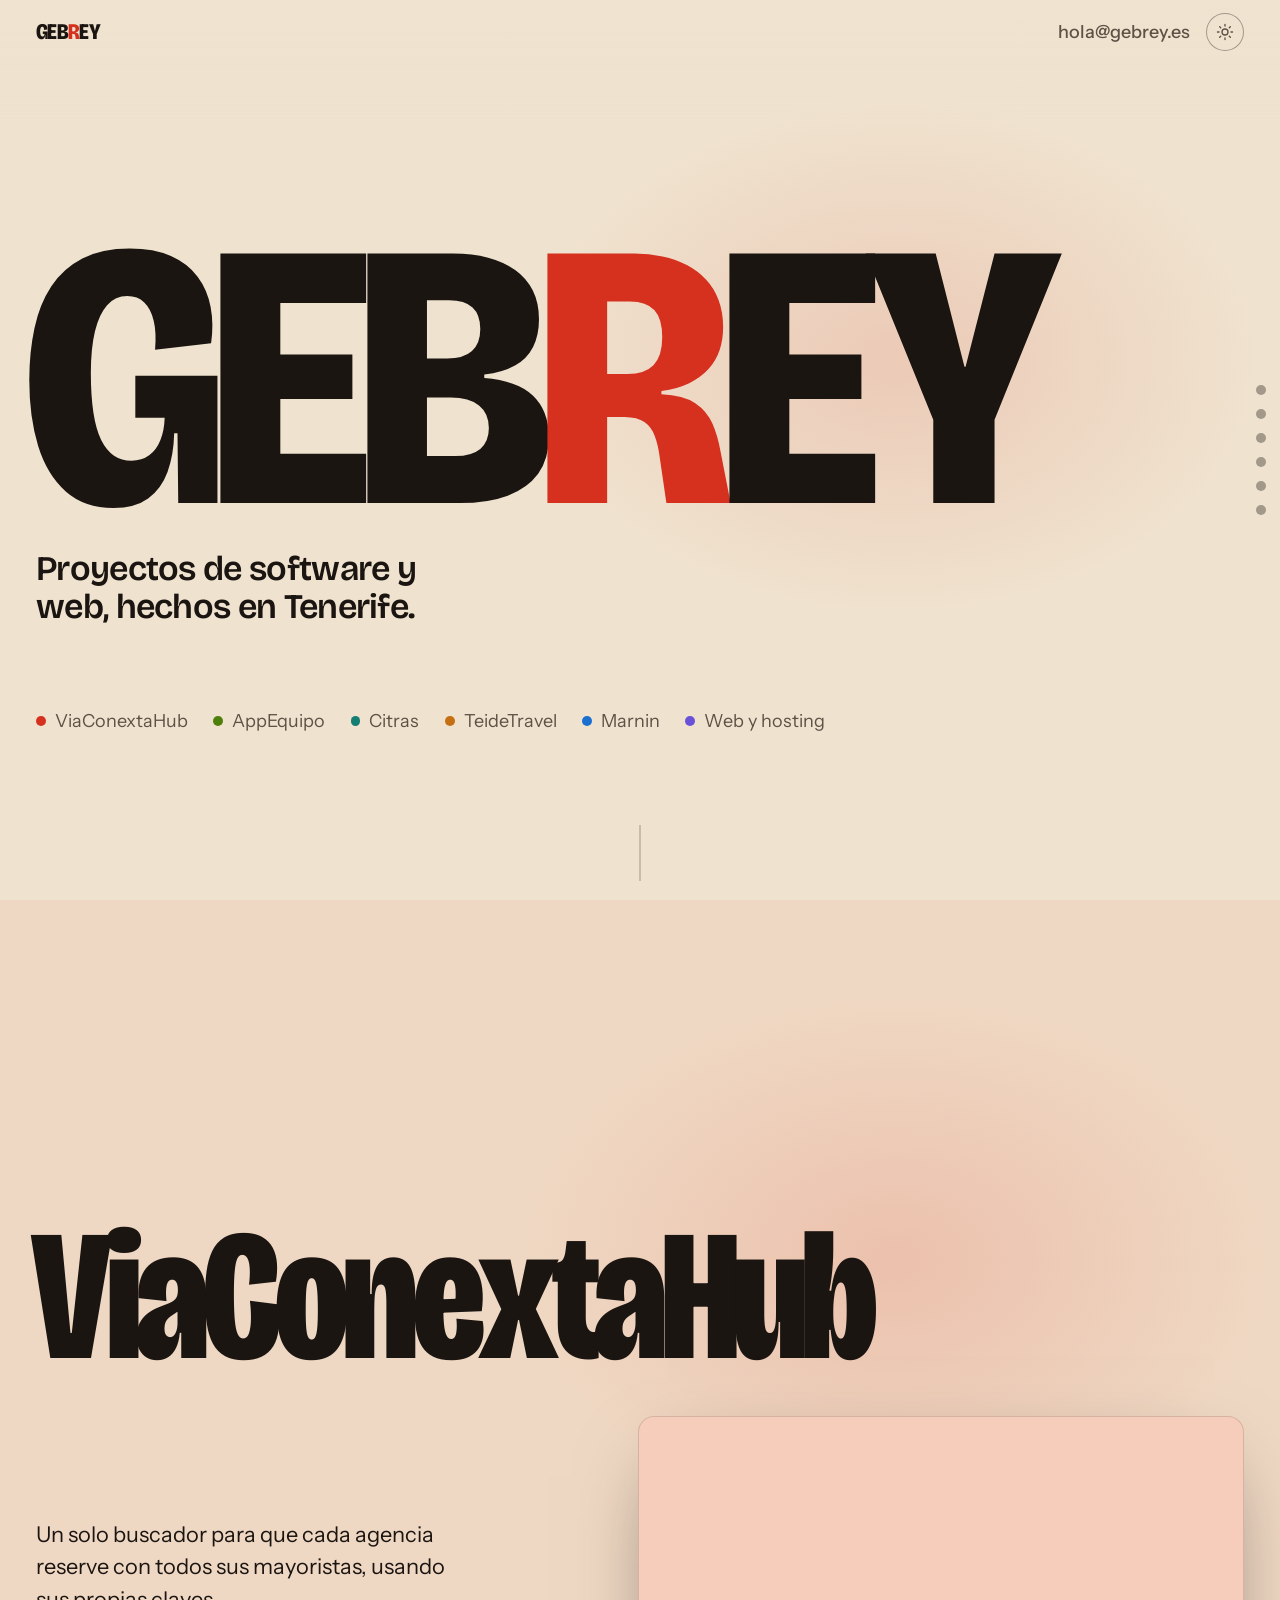
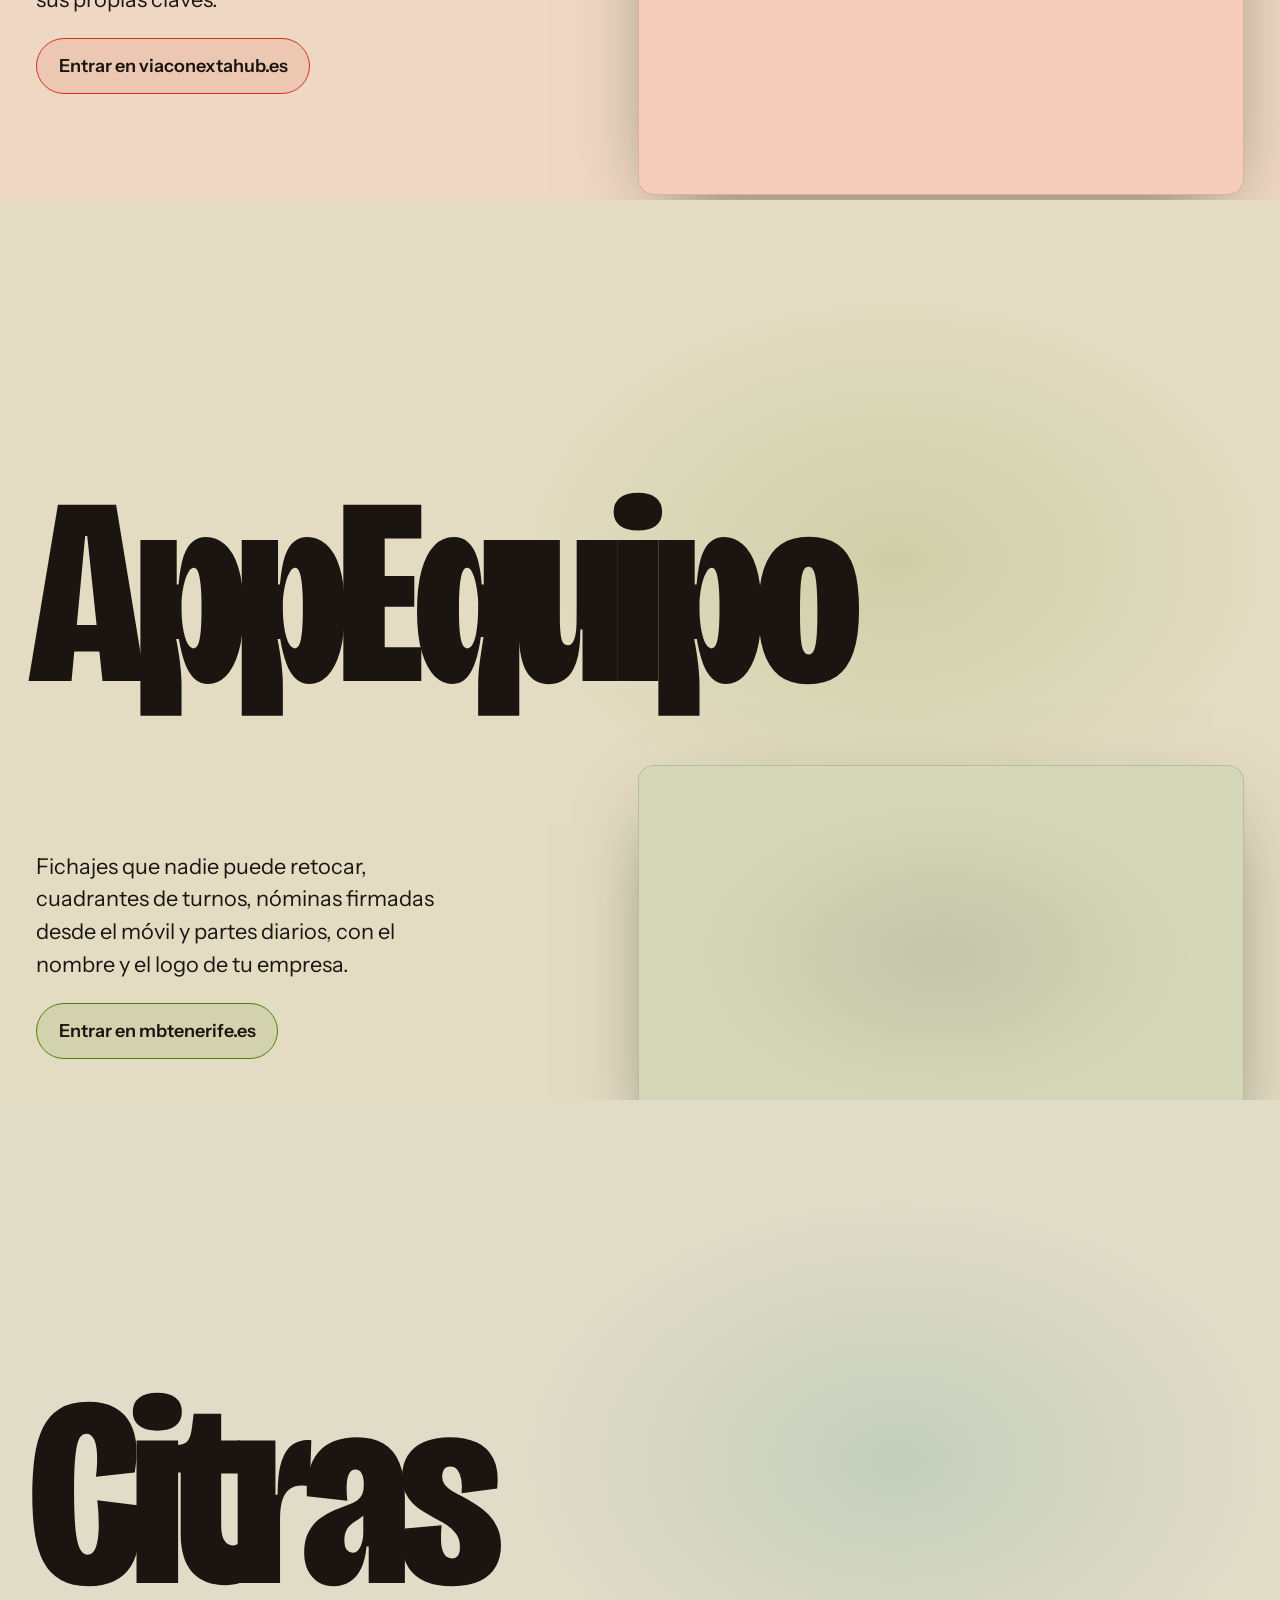
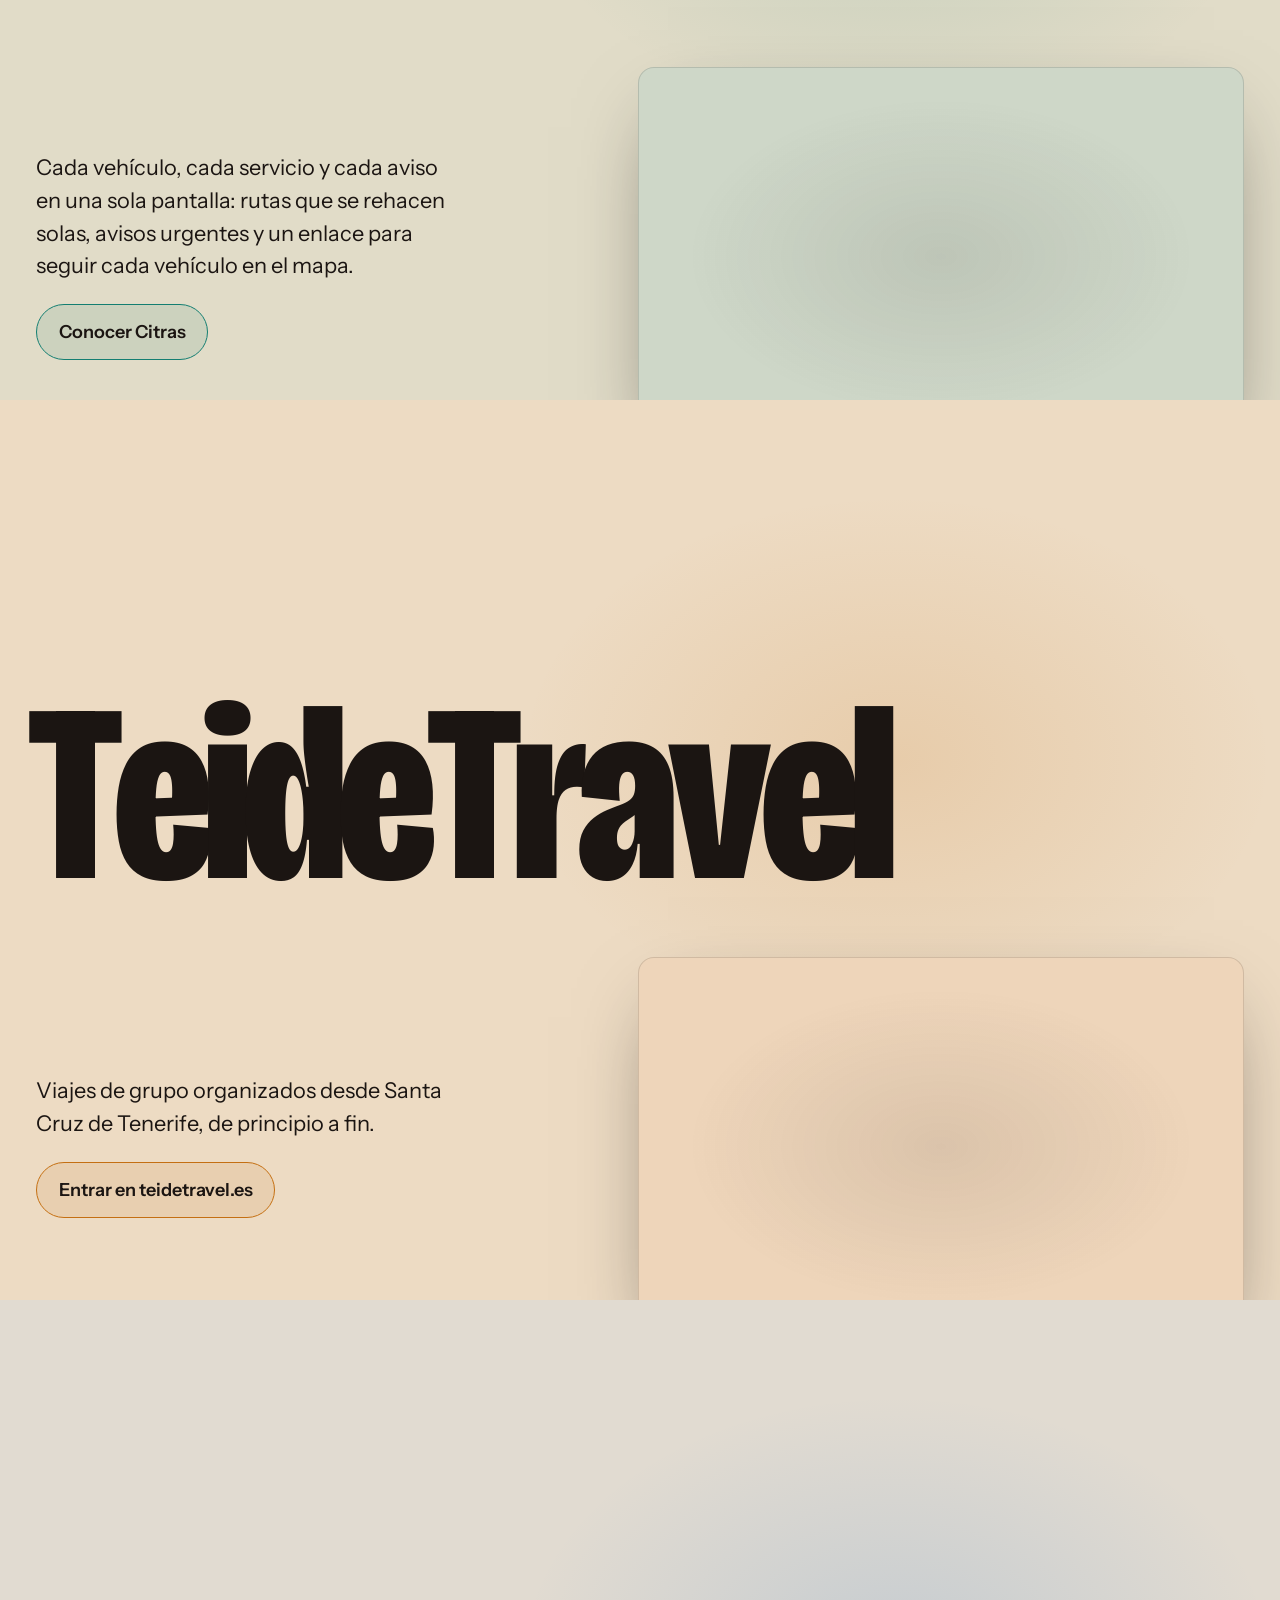
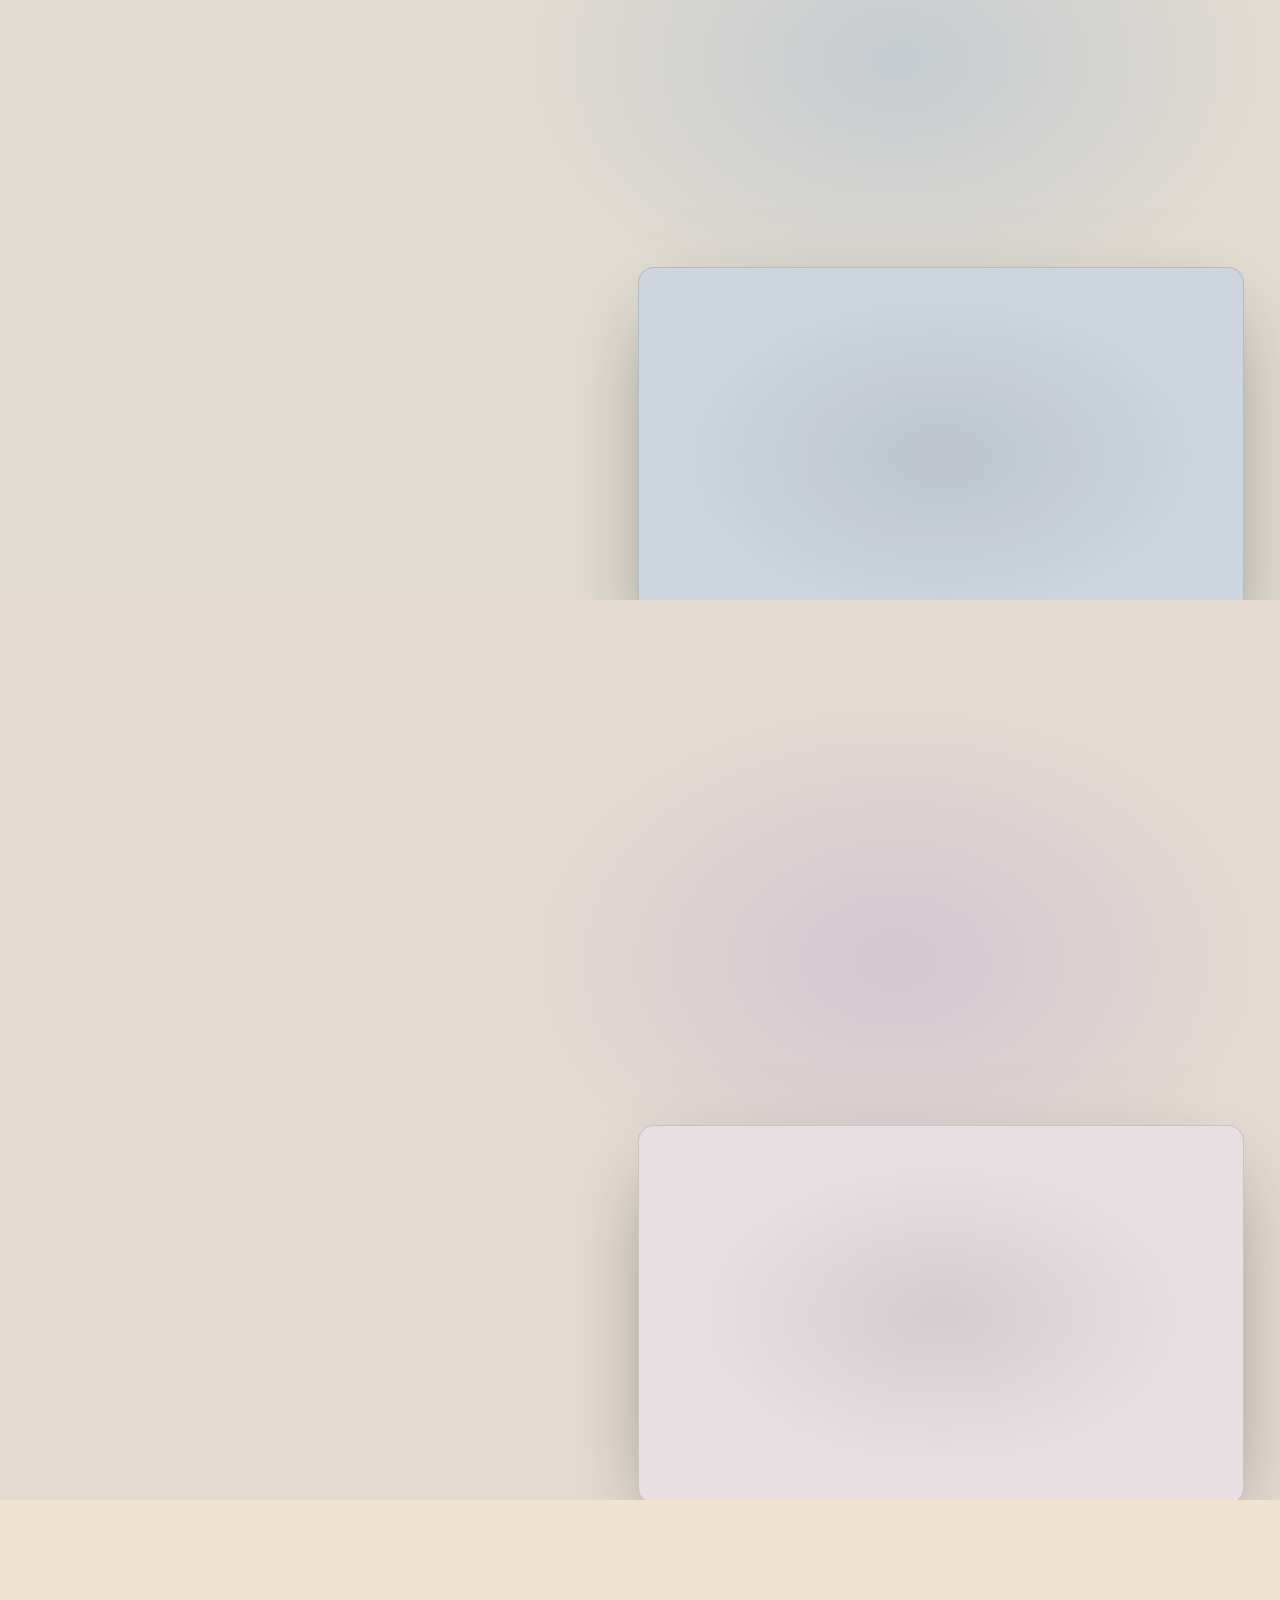
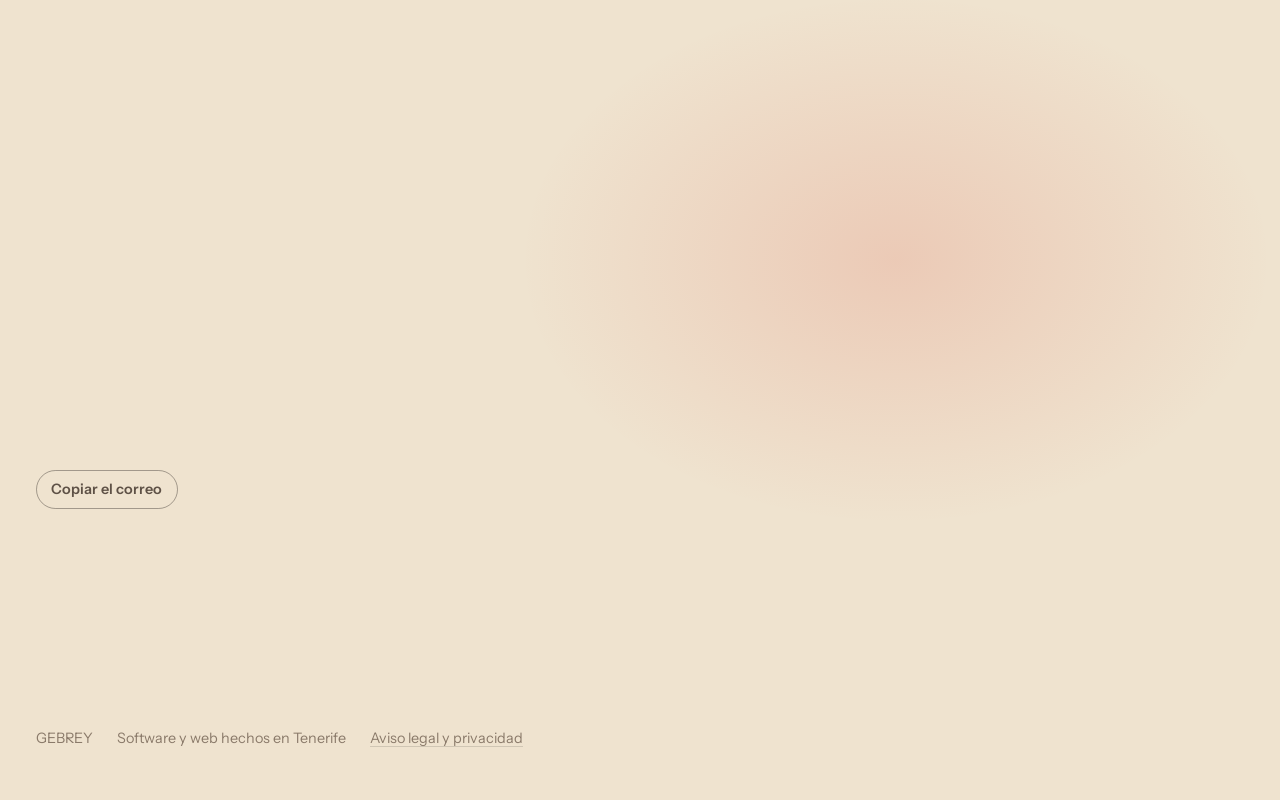
==== commit 58539160: "Un vídeo por proyecto, como el de AppEquipo, y portada sin número - Recorridos grabados por las webs" ====
--- a/site/index.html
+++ b/site/index.html
@@ -1,9 +1,9 @@
-<!doctype html><html lang="es"><head><meta charset="utf-8"><meta name="viewport" content="width=device-width, initial-scale=1, viewport-fit=cover"><title>GEBREY — software y web hechos en Tenerife</title><meta name="description" content="Seis proyectos de software y web hechos en Tenerife: ViaConextaHub, AppEquipo, Citras, TeideTravel, Marnin y desarrollo web con hosting."><link rel="canonical" href="https://gebrey.es/"><meta property="og:title" content="GEBREY — software y web hechos en Tenerife"><meta property="og:description" content="Seis proyectos de software y web hechos en Tenerife: ViaConextaHub, AppEquipo, Citras, TeideTravel, Marnin y desarrollo web con hosting."><meta property="og:type" content="website"><meta property="og:url" content="https://gebrey.es/"><meta property="og:image" content="https://gebrey.es/assets/img/og.png?v=3fcf23672d"><meta name="twitter:card" content="summary_large_image"><meta name="theme-color" content="#14100e" media="(prefers-color-scheme: dark)"><meta name="theme-color" content="#efe3cf" media="(prefers-color-scheme: light)"><link rel="icon" href="data:image/svg+xml,&lt;svg xmlns=&quot;http://www.w3.org/2000/svg&quot; viewBox=&quot;0 0 64 64&quot;&gt;&lt;rect width=&quot;64&quot; height=&quot;64&quot; rx=&quot;14&quot; fill=&quot;#14100e&quot;/&gt;&lt;text x=&quot;32&quot; y=&quot;46&quot; text-anchor=&quot;middle&quot; font-family=&quot;Arial Narrow, Arial, sans-serif&quot; font-weight=&quot;800&quot; font-size=&quot;40&quot; fill=&quot;#ff5a47&quot;&gt;R&lt;/text&gt;&lt;/svg&gt;"><link rel="preconnect" href="https://fonts.googleapis.com"><link rel="preconnect" href="https://fonts.gstatic.com" crossorigin><link rel="stylesheet" href="https://fonts.googleapis.com/css2?family=Bricolage+Grotesque:opsz,wdth,wght@12..96,75..100,400..800&family=Instrument+Sans:ital,wght@0,400;0,500;0,600;0,700;1,400&display=swap"><link rel="stylesheet" href="assets/css/site.css?v=c8377b28ff"><script>if(!matchMedia("(prefers-reduced-motion: reduce)").matches)document.documentElement.classList.add("motion");</script><script type="application/ld+json">{"@context":"https://schema.org","@graph":[{"@type":"Organization","@id":"https://gebrey.es/#org","name":"GEBREY","url":"https://gebrey.es","email":"hola@gebrey.es","telephone":"+34822276190","address":{"@type":"PostalAddress","streetAddress":"Avda. Tres de Mayo 30, Edificio Ahlers, 1.ª planta","postalCode":"38005","addressLocality":"Santa Cruz de Tenerife","addressRegion":"Canarias","addressCountry":"ES"},"description":"Software y web a medida, hechos en Tenerife: ViaConextaHub, AppEquipo, Citras, TeideTravel, Marnin y desarrollo web con hosting."},{"@type":"SoftwareApplication","name":"ViaConextaHub","applicationCategory":"BusinessApplication","operatingSystem":"Web","url":"https://viaconextahub.es","description":"Plataforma SaaS que conecta a las agencias de viajes con sus mayoristas usando las claves de cada agencia.","author":{"@id":"https://gebrey.es/#org"},"offers":{"@type":"Offer","price":"25","priceCurrency":"EUR","description":"Suscripción mensual, más impuestos"}},{"@type":"SoftwareApplication","name":"AppEquipo","applicationCategory":"BusinessApplication","operatingSystem":"Web","url":"https://mbtenerife.es","description":"Control horario y portal del empleado para equipos de campo: registro de jornada inalterable, cuadrantes, nóminas firmadas y partes.","author":{"@type":"Organization","name":"MBTenerife","url":"https://mbtenerife.es","parentOrganization":{"@id":"https://gebrey.es/#org"}},"offers":{"@type":"Offer","price":"3.50","priceCurrency":"EUR","description":"Desde 3,50 € por persona, según el volumen de la empresa"}},{"@type":"SoftwareApplication","name":"Citras","applicationCategory":"BusinessApplication","operatingSystem":"Web","url":"https://mbtenerife.es/citras/","description":"Citras coordina flotas de vehículos: rutas que se hacen y se rehacen solas, avisos urgentes y un enlace para seguir cada vehículo en el mapa. Un producto de MBTenerife.","author":{"@type":"Organization","name":"MBTenerife","url":"https://mbtenerife.es","parentOrganization":{"@id":"https://gebrey.es/#org"}}},{"@type":"TravelAgency","name":"TeideTravel","url":"https://teidetravel.es","email":"info@teidetravel.es","address":{"@type":"PostalAddress","addressLocality":"Santa Cruz de Tenerife","addressRegion":"Canarias","addressCountry":"ES"},"parentOrganization":{"@id":"https://gebrey.es/#org"},"description":"Agencia de viajes especializada en viajes de grupo. Licencia I-AV-0004172.1."},{"@type":"SoftwareApplication","name":"Portal Marnin","applicationCategory":"BusinessApplication","operatingSystem":"Web","url":"https://marnin.appequipo.es","description":"Portal del empleado de la Asociación de Socorrismo Marnin (Adeje, Tenerife): fichaje, documentos y operativa diaria de los socorristas. Web pública en https://marnin.es.","author":{"@id":"https://gebrey.es/#org"}},{"@type":"Service","serviceType":"Diseño web, desarrollo y hosting","provider":{"@id":"https://gebrey.es/#org"},"areaServed":"ES","description":"Webs, portales internos y alojamiento gestionado para asociaciones y pymes."}]}</script></head><body><a class="skip" href="#main">Saltar al contenido</a><header class="top"><div class="wrap"><a class="logo" href="#inicio" aria-label="GEBREY, inicio">GEB<span class="r">R</span>EY</a><div class="top-right"><a href="mailto:hola@gebrey.es">hola@gebrey.es</a><button class="theme" type="button" aria-label="Cambiar entre tema claro y oscuro"><svg class="sun" viewBox="0 0 24 24" fill="none" stroke="currentColor" stroke-width="1.8" stroke-linecap="round"><circle cx="12" cy="12" r="4"/><path d="M12 2v2M12 20v2M4.9 4.9l1.4 1.4M17.7 17.7l1.4 1.4M2 12h2M20 12h2M4.9 19.1l1.4-1.4M17.7 6.3l1.4-1.4"/></svg><svg class="moon" viewBox="0 0 24 24" fill="none" stroke="currentColor" stroke-width="1.8" stroke-linecap="round" stroke-linejoin="round"><path d="M20 14.5A8.5 8.5 0 0 1 9.5 4a7 7 0 1 0 10.5 10.5z"/></svg></button></div></div></header>
+<!doctype html><html lang="es"><head><meta charset="utf-8"><meta name="viewport" content="width=device-width, initial-scale=1, viewport-fit=cover"><title>GEBREY — software y web hechos en Tenerife</title><meta name="description" content="Proyectos de software y web hechos en Tenerife: ViaConextaHub, AppEquipo, Citras, TeideTravel, Marnin y desarrollo web con hosting."><link rel="canonical" href="https://gebrey.es/"><meta property="og:title" content="GEBREY — software y web hechos en Tenerife"><meta property="og:description" content="Proyectos de software y web hechos en Tenerife: ViaConextaHub, AppEquipo, Citras, TeideTravel, Marnin y desarrollo web con hosting."><meta property="og:type" content="website"><meta property="og:url" content="https://gebrey.es/"><meta property="og:image" content="https://gebrey.es/assets/img/og.png?v=f456873041"><meta name="twitter:card" content="summary_large_image"><meta name="theme-color" content="#14100e" media="(prefers-color-scheme: dark)"><meta name="theme-color" content="#efe3cf" media="(prefers-color-scheme: light)"><link rel="icon" href="data:image/svg+xml,&lt;svg xmlns=&quot;http://www.w3.org/2000/svg&quot; viewBox=&quot;0 0 64 64&quot;&gt;&lt;rect width=&quot;64&quot; height=&quot;64&quot; rx=&quot;14&quot; fill=&quot;#14100e&quot;/&gt;&lt;text x=&quot;32&quot; y=&quot;46&quot; text-anchor=&quot;middle&quot; font-family=&quot;Arial Narrow, Arial, sans-serif&quot; font-weight=&quot;800&quot; font-size=&quot;40&quot; fill=&quot;#ff5a47&quot;&gt;R&lt;/text&gt;&lt;/svg&gt;"><link rel="preconnect" href="https://fonts.googleapis.com"><link rel="preconnect" href="https://fonts.gstatic.com" crossorigin><link rel="stylesheet" href="https://fonts.googleapis.com/css2?family=Bricolage+Grotesque:opsz,wdth,wght@12..96,75..100,400..800&family=Instrument+Sans:ital,wght@0,400;0,500;0,600;0,700;1,400&display=swap"><link rel="stylesheet" href="assets/css/site.css?v=2af52664ab"><script>if(!matchMedia("(prefers-reduced-motion: reduce)").matches)document.documentElement.classList.add("motion");</script><script type="application/ld+json">{"@context":"https://schema.org","@graph":[{"@type":"Organization","@id":"https://gebrey.es/#org","name":"GEBREY","url":"https://gebrey.es","email":"hola@gebrey.es","telephone":"+34822276190","address":{"@type":"PostalAddress","streetAddress":"Avda. Tres de Mayo 30, Edificio Ahlers, 1.ª planta","postalCode":"38005","addressLocality":"Santa Cruz de Tenerife","addressRegion":"Canarias","addressCountry":"ES"},"description":"Software y web a medida, hechos en Tenerife: ViaConextaHub, AppEquipo, Citras, TeideTravel, Marnin y desarrollo web con hosting."},{"@type":"SoftwareApplication","name":"ViaConextaHub","applicationCategory":"BusinessApplication","operatingSystem":"Web","url":"https://viaconextahub.es","description":"Plataforma SaaS que conecta a las agencias de viajes con sus mayoristas usando las claves de cada agencia.","author":{"@id":"https://gebrey.es/#org"},"offers":{"@type":"Offer","price":"25","priceCurrency":"EUR","description":"Suscripción mensual, más impuestos"}},{"@type":"SoftwareApplication","name":"AppEquipo","applicationCategory":"BusinessApplication","operatingSystem":"Web","url":"https://mbtenerife.es","description":"Control horario y portal del empleado para equipos de campo: registro de jornada inalterable, cuadrantes, nóminas firmadas y partes.","author":{"@type":"Organization","name":"MBTenerife","url":"https://mbtenerife.es","parentOrganization":{"@id":"https://gebrey.es/#org"}},"offers":{"@type":"Offer","price":"3.50","priceCurrency":"EUR","description":"Desde 3,50 € por persona, según el volumen de la empresa"}},{"@type":"SoftwareApplication","name":"Citras","applicationCategory":"BusinessApplication","operatingSystem":"Web","url":"https://mbtenerife.es/citras/","description":"Citras coordina flotas de vehículos: rutas que se hacen y se rehacen solas, avisos urgentes y un enlace para seguir cada vehículo en el mapa. Un producto de MBTenerife.","author":{"@type":"Organization","name":"MBTenerife","url":"https://mbtenerife.es","parentOrganization":{"@id":"https://gebrey.es/#org"}}},{"@type":"TravelAgency","name":"TeideTravel","url":"https://teidetravel.es","email":"info@teidetravel.es","address":{"@type":"PostalAddress","addressLocality":"Santa Cruz de Tenerife","addressRegion":"Canarias","addressCountry":"ES"},"parentOrganization":{"@id":"https://gebrey.es/#org"},"description":"Agencia de viajes especializada en viajes de grupo. Licencia I-AV-0004172.1."},{"@type":"SoftwareApplication","name":"Portal Marnin","applicationCategory":"BusinessApplication","operatingSystem":"Web","url":"https://marnin.appequipo.es","description":"Portal del empleado de la Asociación de Socorrismo Marnin (Adeje, Tenerife): fichaje, documentos y operativa diaria de los socorristas. Web pública en https://marnin.es.","author":{"@id":"https://gebrey.es/#org"}},{"@type":"Service","serviceType":"Diseño web, desarrollo y hosting","provider":{"@id":"https://gebrey.es/#org"},"areaServed":"ES","description":"Webs, portales internos y alojamiento gestionado para asociaciones y pymes."}]}</script></head><body><a class="skip" href="#main">Saltar al contenido</a><header class="top"><div class="wrap"><a class="logo" href="#inicio" aria-label="GEBREY, inicio">GEB<span class="r">R</span>EY</a><div class="top-right"><a href="mailto:hola@gebrey.es">hola@gebrey.es</a><button class="theme" type="button" aria-label="Cambiar entre tema claro y oscuro"><svg class="sun" viewBox="0 0 24 24" fill="none" stroke="currentColor" stroke-width="1.8" stroke-linecap="round"><circle cx="12" cy="12" r="4"/><path d="M12 2v2M12 20v2M4.9 4.9l1.4 1.4M17.7 17.7l1.4 1.4M2 12h2M20 12h2M4.9 19.1l1.4-1.4M17.7 6.3l1.4-1.4"/></svg><svg class="moon" viewBox="0 0 24 24" fill="none" stroke="currentColor" stroke-width="1.8" stroke-linecap="round" stroke-linejoin="round"><path d="M20 14.5A8.5 8.5 0 0 1 9.5 4a7 7 0 1 0 10.5 10.5z"/></svg></button></div></div></header>
 <main id="main">
 <section class="scene hero" id="inicio" aria-label="GEBREY">
   <div class="wrap hero-in">
     <div class="mark-slot" data-fit="GEBREY" data-fit-wdth="88"><span class="mark-ph" aria-hidden="true">GEBREY</span><a class="mark" href="#inicio" aria-label="GEBREY, inicio"><span class="lw" style="--i:0"><span class="l">G</span></span><span class="lw" style="--i:1"><span class="l">E</span></span><span class="lw" style="--i:2"><span class="l">B</span></span><span class="lw r" style="--i:3"><span class="l">R</span></span><span class="lw" style="--i:4"><span class="l">E</span></span><span class="lw" style="--i:5"><span class="l">Y</span></span></a></div>
-    <h1 class="tag">Seis proyectos de software y web, hechos en Tenerife.</h1>
+    <h1 class="tag">Proyectos de software y web, hechos en Tenerife.</h1>
     <nav class="index" aria-label="Proyectos"><a href="#viaconextahub" style="--dot:var(--c-vch);--i:0">ViaConextaHub</a><a href="#appequipo" style="--dot:var(--c-appequipo);--i:1">AppEquipo</a><a href="#citras" style="--dot:var(--c-citras);--i:2">Citras</a><a href="#teidetravel" style="--dot:var(--c-tt);--i:3">TeideTravel</a><a href="#marnin" style="--dot:var(--c-marnin);--i:4">Marnin</a><a href="#web" style="--dot:var(--c-web);--i:5">Web y hosting</a></nav>
   </div>
   <a class="cue" href="#viaconextahub" aria-label="Bajar al primer proyecto"></a>
@@ -18,16 +18,9 @@
         <p class="s-one">Un solo buscador para que cada agencia reserve con todos sus mayoristas, usando sus propias claves.</p>
         <div class="s-links"><a class="s-link" href="https://viaconextahub.es" rel="noopener">Entrar en viaconextahub.es</a></div>
       </div>
-      <div class="s-shot"><div class="shot vch" aria-hidden="true">
-  <div class="chips"><span class="chip on pc" style="--i:0">Mayorista A</span><span class="chip pc" style="--i:1">Mayorista B</span><span class="chip pc" style="--i:2">Mayorista C</span><span class="chip pc" style="--i:3">Tus claves</span></div>
-  <div class="rows">
-    <div class="row pc" style="--i:3"><span class="bar w3 pc" style="--i:4"></span><span class="price">184 €</span></div>
-    <div class="row pc" style="--i:4"><span class="bar w2 pc" style="--i:5"></span><span class="price">211 €</span></div>
-    <div class="row pc" style="--i:5"><span class="bar w4 pc" style="--i:6"></span><span class="price">176 €</span></div>
-    <div class="row pc" style="--i:6"><span class="bar w1 hot pc" style="--i:7"></span><span class="price">199 €</span></div>
-    <div class="row pc" style="--i:7"><span class="bar w3 pc" style="--i:8"></span><span class="price">205 €</span></div>
-    <div class="row pc" style="--i:8"><span class="bar w2 pc" style="--i:9"></span><span class="price">232 €</span></div>
-  </div>
+      <div class="s-shot"><div class="shot video">
+  <video class="lap pc" style="--i:0" muted playsinline loop preload="none" disablepictureinpicture disableremoteplayback data-src="assets/video/viaconextahub-portatil" data-v="f3a9a154f3" aria-label="Recorrido por la web de ViaConextaHub en un portátil"></video>
+  <div class="phone pc" style="--i:3"><video class="mob pc" style="--i:3" muted playsinline loop preload="none" disablepictureinpicture disableremoteplayback data-src="assets/video/viaconextahub-movil" data-v="6e01ef55de" aria-label="Recorrido por la web de ViaConextaHub en un móvil"></video></div>
 </div></div>
     </div>
   </div>
@@ -41,9 +34,9 @@
         <p class="s-one">Fichajes que nadie puede retocar, cuadrantes de turnos, nóminas firmadas desde el móvil y partes diarios, con el nombre y el logo de tu empresa.</p>
         <div class="s-links"><a class="s-link" href="https://mbtenerife.es" rel="noopener">Entrar en mbtenerife.es</a></div>
       </div>
-      <div class="s-shot"><div class="shot appequipo">
+      <div class="s-shot"><div class="shot video">
   <video class="lap pc" style="--i:0" muted playsinline loop preload="none" disablepictureinpicture disableremoteplayback data-src="https://mbtenerife.es/video/portatil" aria-label="Vídeo del portal en el portátil: coordinación aprueba unas vacaciones, revisa un fichaje, cubre un turno libre y abre el cuadrante del mes"></video>
-  <div class="phone pc" style="--i:3"><video class="mob" muted playsinline loop preload="none" disablepictureinpicture disableremoteplayback data-src="https://mbtenerife.es/video/movil" aria-label="Vídeo del portal en el móvil: una socorrista ficha la entrada, mira sus turnos, firma la nómina, hace la revisión de apertura y da un parte"></video></div>
+  <div class="phone pc" style="--i:3"><video class="mob pc" style="--i:3" muted playsinline loop preload="none" disablepictureinpicture disableremoteplayback data-src="https://mbtenerife.es/video/movil" aria-label="Vídeo del portal en el móvil: una socorrista ficha la entrada, mira sus turnos, firma la nómina, hace la revisión de apertura y da un parte"></video></div>
 </div></div>
     </div>
   </div>
@@ -57,16 +50,9 @@
         <p class="s-one">Cada vehículo, cada servicio y cada aviso en una sola pantalla: rutas que se rehacen solas, avisos urgentes y un enlace para seguir cada vehículo en el mapa.</p>
         <div class="s-links"><a class="s-link" href="https://mbtenerife.es/citras/" rel="noopener">Conocer Citras</a></div>
       </div>
-      <div class="s-shot"><div class="shot citras" aria-hidden="true">
-  <div class="rows">
-    <div class="svc pc" style="--i:0"><i class="state"></i><span class="bar w3 pc" style="--i:1"></span><time>08:40</time></div>
-    <div class="svc pc" style="--i:1"><i class="state urg"></i><span class="bar w2 pc" style="--i:2"></span><time>08:52</time></div>
-    <div class="svc pc" style="--i:2"><i class="state wait"></i><span class="bar w4 pc" style="--i:3"></span><time>09:10</time></div>
-    <div class="svc pc" style="--i:3"><i class="state"></i><span class="bar w1 pc" style="--i:4"></span><time>09:25</time></div>
-    <div class="svc pc" style="--i:4"><i class="state wait"></i><span class="bar w3 pc" style="--i:5"></span><time>09:40</time></div>
-    <div class="svc pc" style="--i:5"><i class="state"></i><span class="bar w2 pc" style="--i:6"></span><time>09:55</time></div>
-  </div>
-  <div class="map pc" style="--i:2"><i class="dot pc" style="left:22%;top:30%;--i:4"></i><i class="dot b pc" style="left:62%;top:52%;--i:5"></i><i class="dot c pc" style="left:38%;top:74%;--i:6"></i></div>
+      <div class="s-shot"><div class="shot video">
+  <video class="lap pc" style="--i:0" muted playsinline loop preload="none" disablepictureinpicture disableremoteplayback data-src="assets/video/citras-portatil" data-v="6108db4195" aria-label="Recorrido por la web de Citras en un portátil"></video>
+  <div class="phone pc" style="--i:3"><video class="mob pc" style="--i:3" muted playsinline loop preload="none" disablepictureinpicture disableremoteplayback data-src="assets/video/citras-movil" data-v="059b6ef580" aria-label="Recorrido por la web de Citras en un móvil"></video></div>
 </div></div>
     </div>
   </div>
@@ -80,15 +66,9 @@
         <p class="s-one">Viajes de grupo organizados desde Santa Cruz de Tenerife, de principio a fin.</p>
         <div class="s-links"><a class="s-link" href="https://teidetravel.es" rel="noopener">Entrar en teidetravel.es</a></div>
       </div>
-      <div class="s-shot"><div class="shot tt" aria-hidden="true">
-  <div class="row"><span class="chip on pc" style="--i:0">Grupo de 42 viajeros</span><span class="chip pc" style="--i:1">4 días</span></div>
-  <div class="days">
-    <div class="day pc" style="--i:2;--h:38%"><i></i><span>Día 1</span></div>
-    <div class="day pc" style="--i:3;--h:72%"><i></i><span>Día 2</span></div>
-    <div class="day pc" style="--i:4;--h:56%"><i></i><span>Día 3</span></div>
-    <div class="day pc" style="--i:5;--h:30%"><i></i><span>Día 4</span></div>
-  </div>
-  <div class="total pc" style="--i:6"><span>Presupuesto por persona</span><span class="price">385 €</span></div>
+      <div class="s-shot"><div class="shot video">
+  <video class="lap pc" style="--i:0" muted playsinline loop preload="none" disablepictureinpicture disableremoteplayback data-src="assets/video/teidetravel-portatil" data-v="6ae2228948" aria-label="Recorrido por la web de TeideTravel en un portátil"></video>
+  <div class="phone pc" style="--i:3"><video class="mob pc" style="--i:3" muted playsinline loop preload="none" disablepictureinpicture disableremoteplayback data-src="assets/video/teidetravel-movil" data-v="a30fdc41f9" aria-label="Recorrido por la web de TeideTravel en un móvil"></video></div>
 </div></div>
     </div>
   </div>
@@ -102,18 +82,9 @@
         <p class="s-one">La web de la Asociación de Socorrismo Marnin y la app con la que sus socorristas fichan, firman documentos y organizan cada turno desde la playa.</p>
         <div class="s-links"><a class="s-link" href="https://marnin.es" rel="noopener">Entrar en marnin.es</a><a class="s-link s-link-2" href="https://marnin.appequipo.es" rel="noopener">Ver el Portal Marnin</a></div>
       </div>
-      <div class="s-shot"><div class="shot marnin" aria-hidden="true">
-  <div class="row"><span class="chip on pc" style="--i:0">Playa de Fañabé</span><span class="chip pc" style="--i:1">Turno 8:00–14:30</span></div>
-  <div class="clock">
-    <div class="t pc" style="--i:2"><b>08:02</b><span>Entrada</span></div>
-    <div class="track"><i class="fill pc" style="--i:3"></i><i class="pin pc" style="--i:4"></i></div>
-    <div class="t pc" style="--i:5"><b>14:31</b><span>Salida</span></div>
-  </div>
-  <div class="rows">
-    <div class="doc pc" style="--i:5"><span class="bar w3 pc" style="--i:6"></span><span class="chip on">Firmado</span></div>
-    <div class="doc pc" style="--i:6"><span class="bar w2 pc" style="--i:7"></span><span class="chip on">Firmado</span></div>
-    <div class="doc pc" style="--i:7"><span class="bar w4 pc" style="--i:8"></span><span class="chip">Pendiente</span></div>
-  </div>
+      <div class="s-shot"><div class="shot video">
+  <video class="lap pc" style="--i:0" muted playsinline loop preload="none" disablepictureinpicture disableremoteplayback data-src="assets/video/marnin-portatil" data-v="809f02c8c9" aria-label="Recorrido por la web de Marnin en un portátil"></video>
+  <div class="phone pc" style="--i:3"><video class="mob pc" style="--i:3" muted playsinline loop preload="none" disablepictureinpicture disableremoteplayback data-src="assets/video/marnin-movil" data-v="cf6fbe38e4" aria-label="Recorrido por la web de Marnin en un móvil"></video></div>
 </div></div>
     </div>
   </div>
@@ -158,4 +129,4 @@
 </section>
 </main>
 <nav class="rail" aria-label="Posición"><a href="#viaconextahub" style="--dot:var(--c-vch)" data-name="ViaConextaHub" aria-label="ViaConextaHub"></a><a href="#appequipo" style="--dot:var(--c-appequipo)" data-name="AppEquipo" aria-label="AppEquipo"></a><a href="#citras" style="--dot:var(--c-citras)" data-name="Citras" aria-label="Citras"></a><a href="#teidetravel" style="--dot:var(--c-tt)" data-name="TeideTravel" aria-label="TeideTravel"></a><a href="#marnin" style="--dot:var(--c-marnin)" data-name="Marnin" aria-label="Marnin"></a><a href="#web" style="--dot:var(--c-web)" data-name="Web y hosting" aria-label="Web y hosting"></a></nav>
-<script src="assets/js/site.js?v=b1213ee1c8" defer></script><script src="assets/js/reel.js?v=0709d38a54" defer></script></body></html>+<script src="assets/js/site.js?v=b1213ee1c8" defer></script><script src="assets/js/reel.js?v=289f8cda49" defer></script></body></html>
--- a/site/assets/css/site.css
+++ b/site/assets/css/site.css
@@ -323,63 +323,16 @@
 .shot .rows { display: grid; gap: .9em; align-content: start; }
 .shot .price { color: var(--ink); font-weight: 600; opacity: var(--sp); }
 
-/* ViaConextaHub: buscador con mayoristas */
-.shot.vch { grid-template-rows: auto 1fr; }
-.shot.vch .chips { display: flex; gap: .5em; flex-wrap: wrap; }
-.shot.vch .row { opacity: var(--sp); transform: translateX(calc((1 - var(--sp)) * -1.5em)); }
-
-/* AppEquipo: los vídeos reales del portal (portátil a pantalla completa y móvil asomando) */
-.shot.appequipo { padding: 0; display: block; background: color-mix(in oklab, var(--bg-2) 80%, var(--c)); }
-.shot.appequipo .lap { position: absolute; inset: 0; width: 100%; height: 100%; object-fit: cover; opacity: var(--sp); }
-.shot.appequipo .phone {
+/* pantallas con vídeo (AppEquipo y los recorridos por cada web): portátil a pantalla completa y móvil asomando */
+.shot.video { padding: 0; display: block; background: color-mix(in oklab, var(--bg-2) 80%, var(--c)); }
+.shot.video .lap { position: absolute; inset: 0; width: 100%; height: 100%; object-fit: cover; opacity: var(--sp); }
+.shot.video .phone {
   position: absolute; right: 5%; bottom: -3%; width: 21%; aspect-ratio: 640 / 1386;
   border: .2em solid var(--ink); border-radius: 1.5em; background: var(--ink); overflow: hidden;
   box-shadow: 0 1.2em 3em -1em rgba(0, 0, 0, .7);
   opacity: var(--sp); transform: translateY(calc((1 - var(--sp)) * 40%));
 }
-.shot.appequipo .phone video { width: 100%; height: 100%; object-fit: cover; }
-
-/* Citras: lista de servicios + mapa */
-.shot.citras { grid-template-columns: 1.15fr 1fr; grid-template-rows: 1fr; }
-.shot.citras .map {
-  border: 1px solid var(--line); border-radius: 8px; position: relative; opacity: var(--sp);
-  background-image: linear-gradient(var(--line) 1px, transparent 1px), linear-gradient(90deg, var(--line) 1px, transparent 1px);
-  background-size: 25% 25%;
-}
-.shot.citras .dot {
-  position: absolute; width: .9em; height: .9em; border-radius: 50%; background: var(--c);
-  transform: scale(var(--sp)); animation: ping 2.4s infinite;
-}
-.shot.citras .dot.b { background: var(--c-tt); animation-delay: .8s; }
-.shot.citras .dot.c { background: var(--c-vch); animation-delay: 1.5s; }
-@keyframes ping { 0% { box-shadow: 0 0 0 0 color-mix(in oklab, currentColor 50%, transparent); } 70% { box-shadow: 0 0 0 1em transparent; } 100% { box-shadow: 0 0 0 0 transparent; } }
-.shot.citras .dot { color: var(--c); } .shot.citras .dot.b { color: var(--c-tt); } .shot.citras .dot.c { color: var(--c-vch); }
-.shot.citras .svc { display: grid; grid-template-columns: auto 1fr auto; gap: .8em; align-items: center; opacity: var(--sp); transform: translateX(calc((1 - var(--sp)) * -1.5em)); }
-.shot.citras .state { width: .6em; height: .6em; border-radius: 50%; background: var(--c); }
-.shot.citras .state.wait { background: var(--c-tt); }
-.shot.citras .state.urg { background: var(--c-vch); }
-
-/* TeideTravel: ficha de viaje de grupo */
-.shot.tt { grid-template-rows: auto 1fr auto; }
-.shot.tt .row { grid-template-columns: auto auto; justify-content: start; }
-.shot.tt .days { display: grid; grid-template-columns: repeat(4, 1fr); gap: .6em; height: 100%; }
-.shot.tt .day { display: flex; flex-direction: column; justify-content: flex-end; gap: .4em; height: 100%; min-height: 0; }
-.shot.tt .day i { display: block; flex: 0 0 var(--h, 40%); border-radius: 4px 4px 0 0; background: linear-gradient(to top, var(--c), color-mix(in oklab, var(--c) 55%, white)); transform-origin: bottom; transform: scaleY(var(--sp)); }
-.shot.tt .day span { color: var(--ink-3); font-size: .9em; opacity: var(--sp); }
-.shot.tt .total { display: flex; justify-content: space-between; border-top: 1px solid var(--line); padding-top: .6em; opacity: var(--sp); }
-
-/* Marnin: turno del día, fichaje de entrada y salida, documentos firmados */
-.shot.marnin { grid-template-rows: auto auto 1fr; }
-.shot.marnin .row { grid-template-columns: auto auto; justify-content: start; }
-.shot.marnin .clock { display: grid; grid-template-columns: auto 1fr auto; gap: 1em; align-items: center; }
-.shot.marnin .t { display: grid; gap: .1em; text-align: center; opacity: var(--sp); transform: translateY(calc((1 - var(--sp)) * .6em)); }
-.shot.marnin .t b { color: var(--ink); font-weight: 700; font-size: 1.5em; line-height: 1; font-variant-numeric: tabular-nums; }
-.shot.marnin .t span { color: var(--ink-3); font-size: .9em; }
-.shot.marnin .track { position: relative; height: .6em; border-radius: 999px; background: var(--line); overflow: visible; }
-.shot.marnin .fill { position: absolute; inset: 0; border-radius: 999px; background: var(--c); transform-origin: left center; transform: scaleX(var(--sp)); }
-.shot.marnin .pin { position: absolute; top: 50%; left: 100%; width: 1.1em; height: 1.1em; margin: -.55em 0 0 -.55em; border-radius: 50%; background: var(--ink); border: .2em solid var(--c); transform: scale(var(--sp)); color: var(--c); animation: ping 2.4s infinite; }
-.shot.marnin .doc { display: grid; grid-template-columns: 1fr auto; align-items: center; gap: 1em; opacity: var(--sp); transform: translateX(calc((1 - var(--sp)) * -1.5em)); }
-.shot.marnin .doc .chip { opacity: 1; transform: none; }
+.shot.video .phone video { width: 100%; height: 100%; object-fit: cover; }
 
 /* Web y hosting: ventana de navegador + estado */
 .shot.web { grid-template-rows: auto 1fr auto; gap: 4%; }
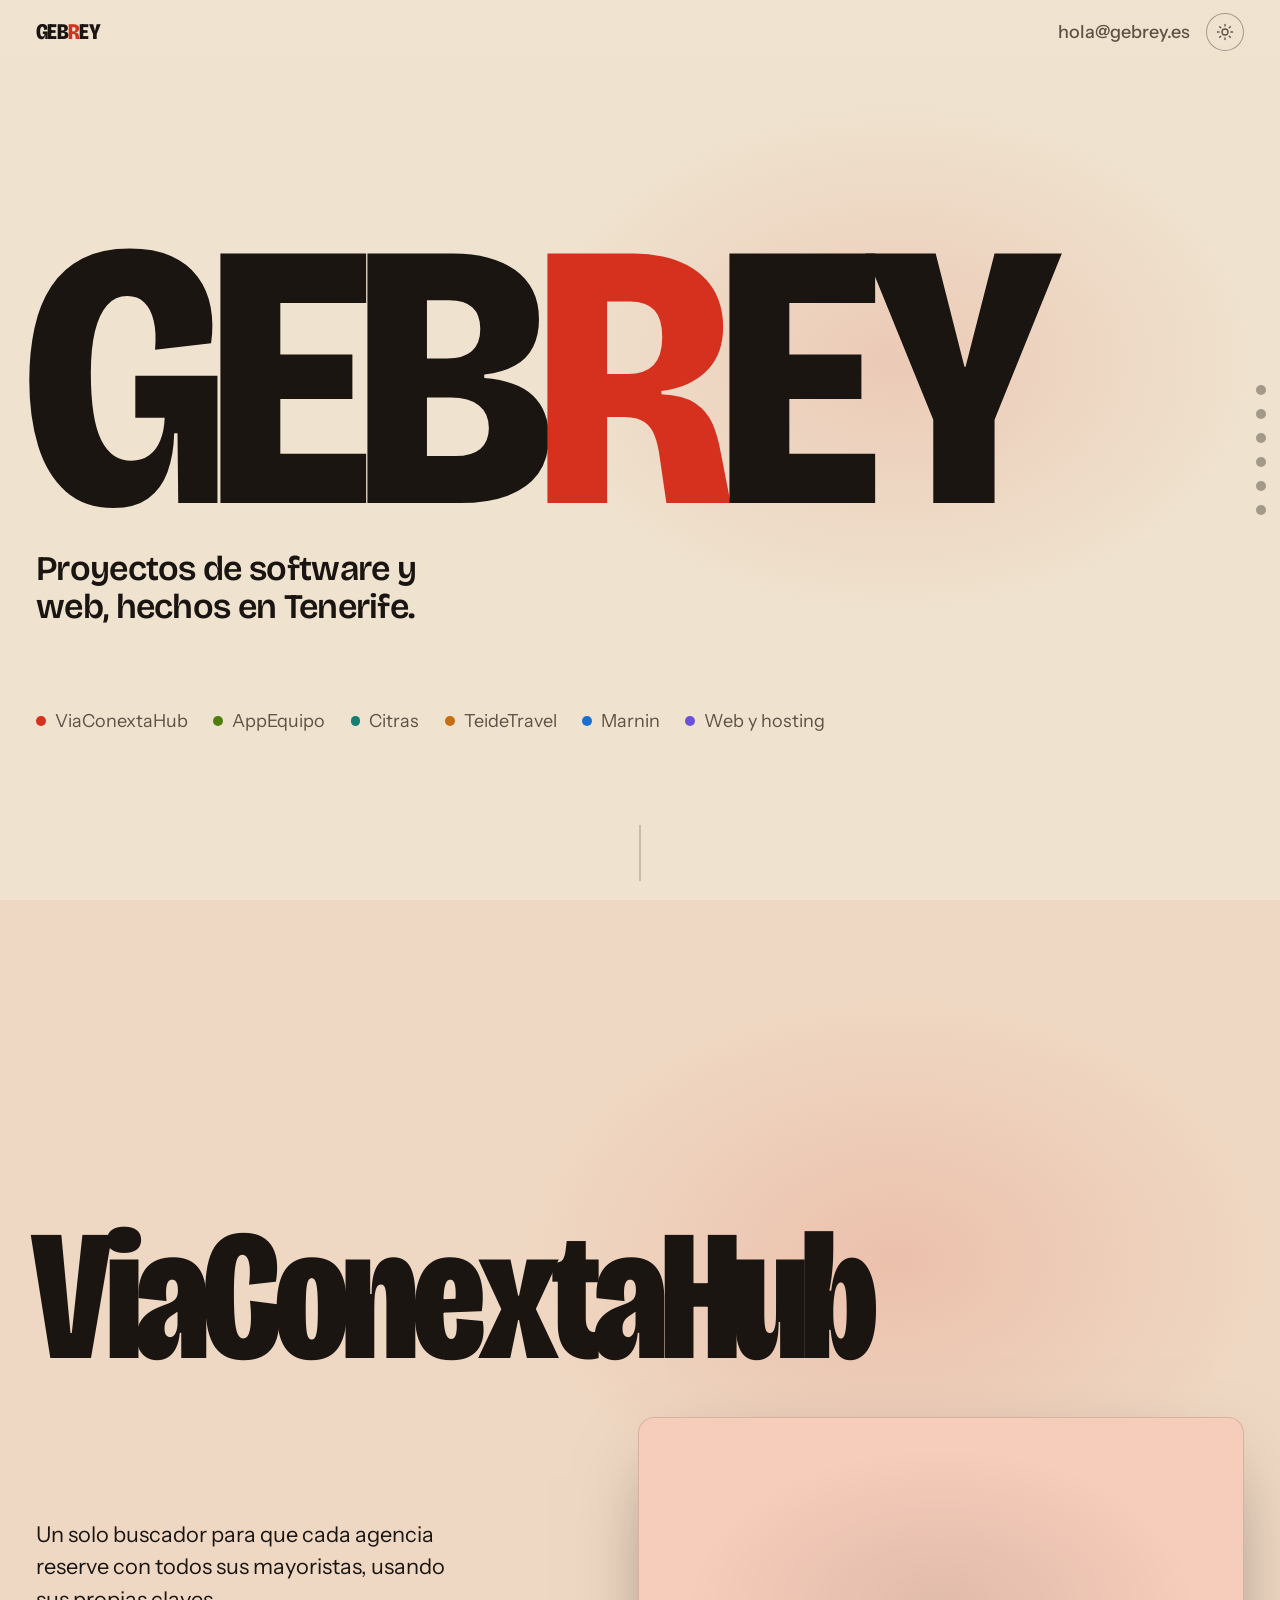
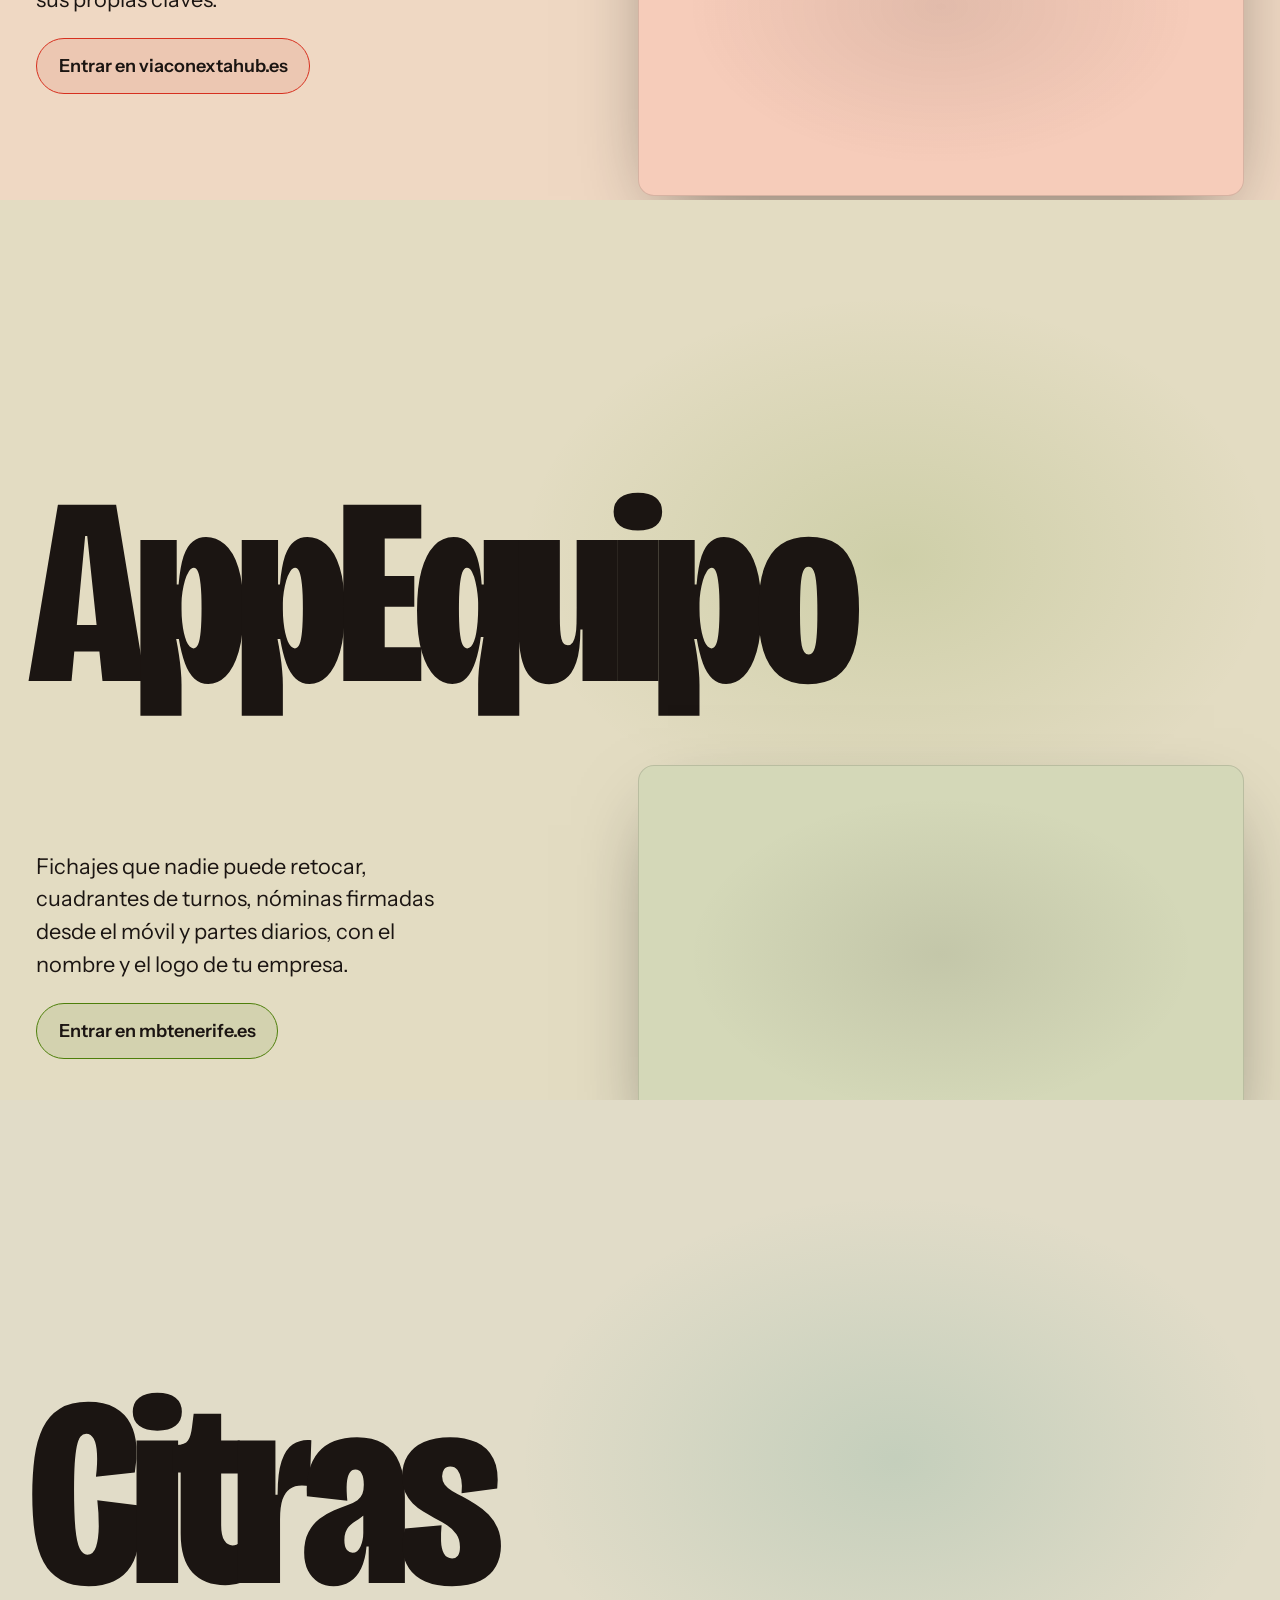
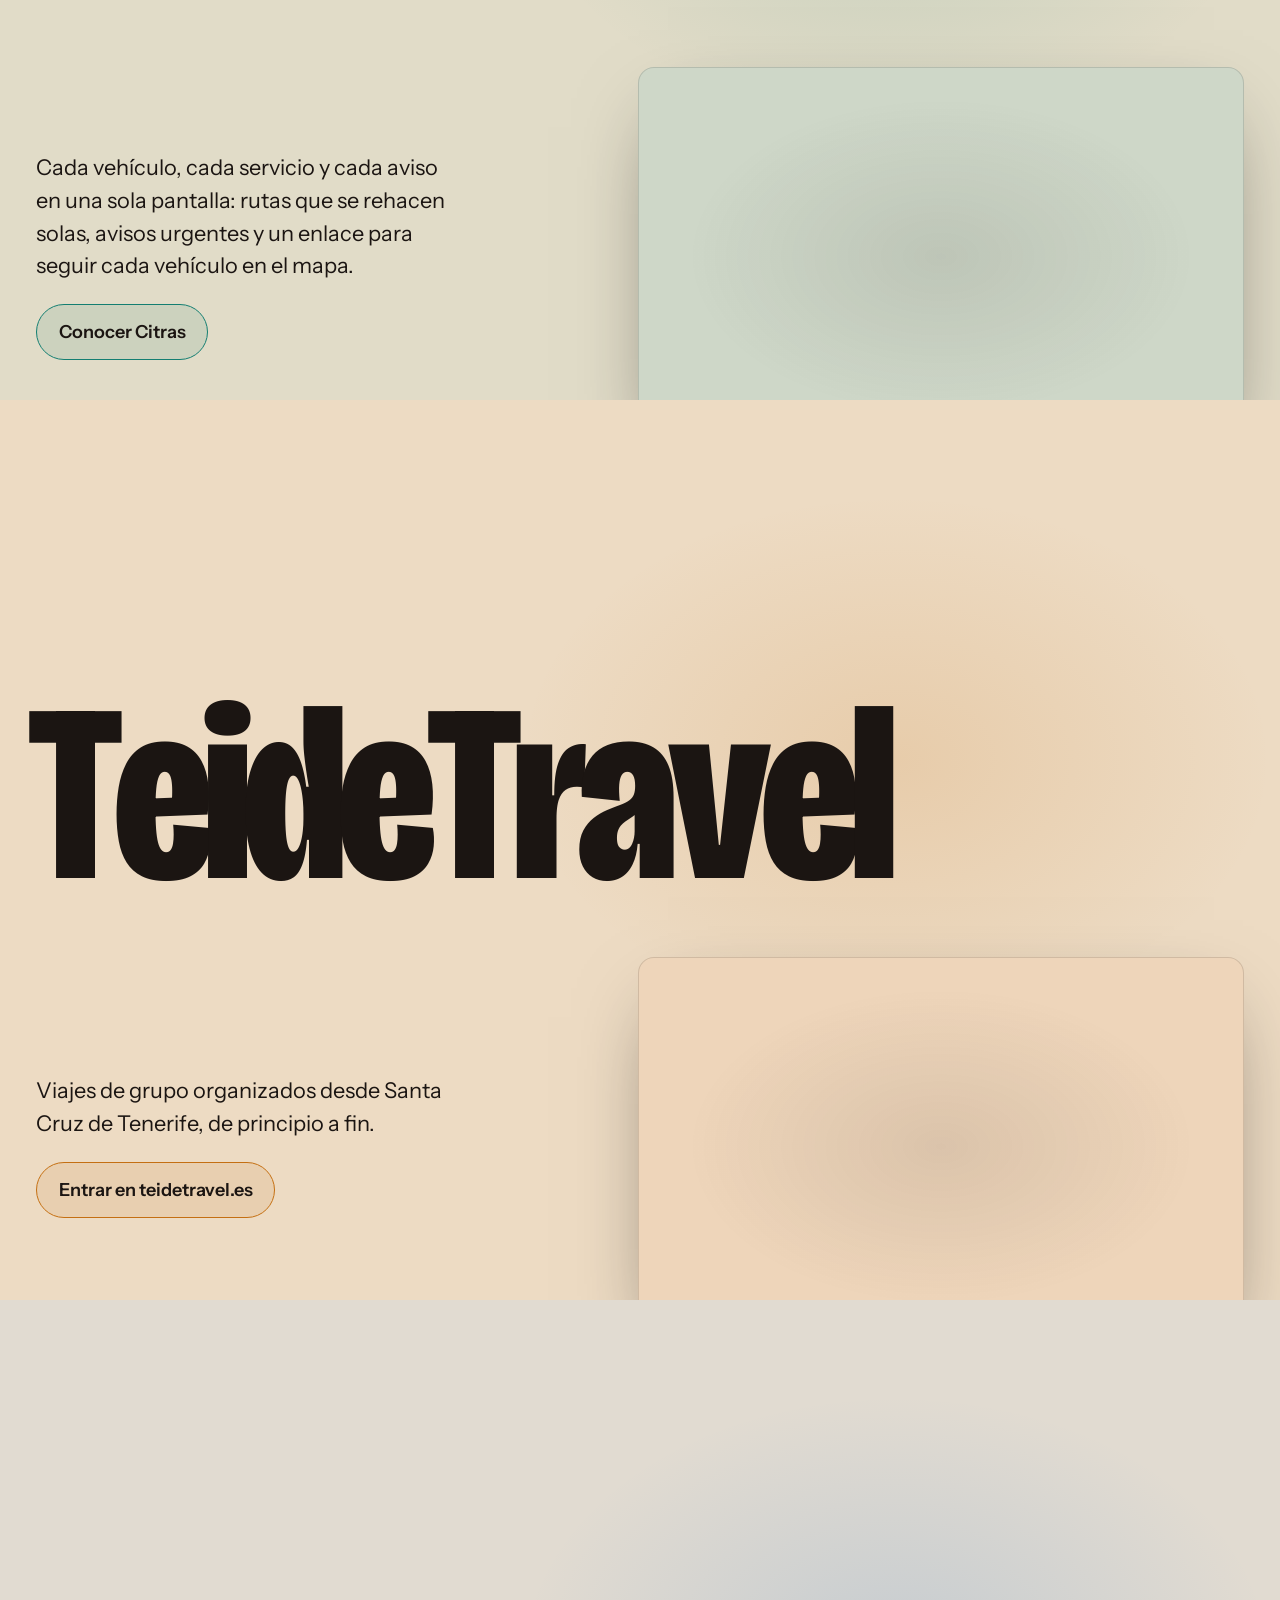
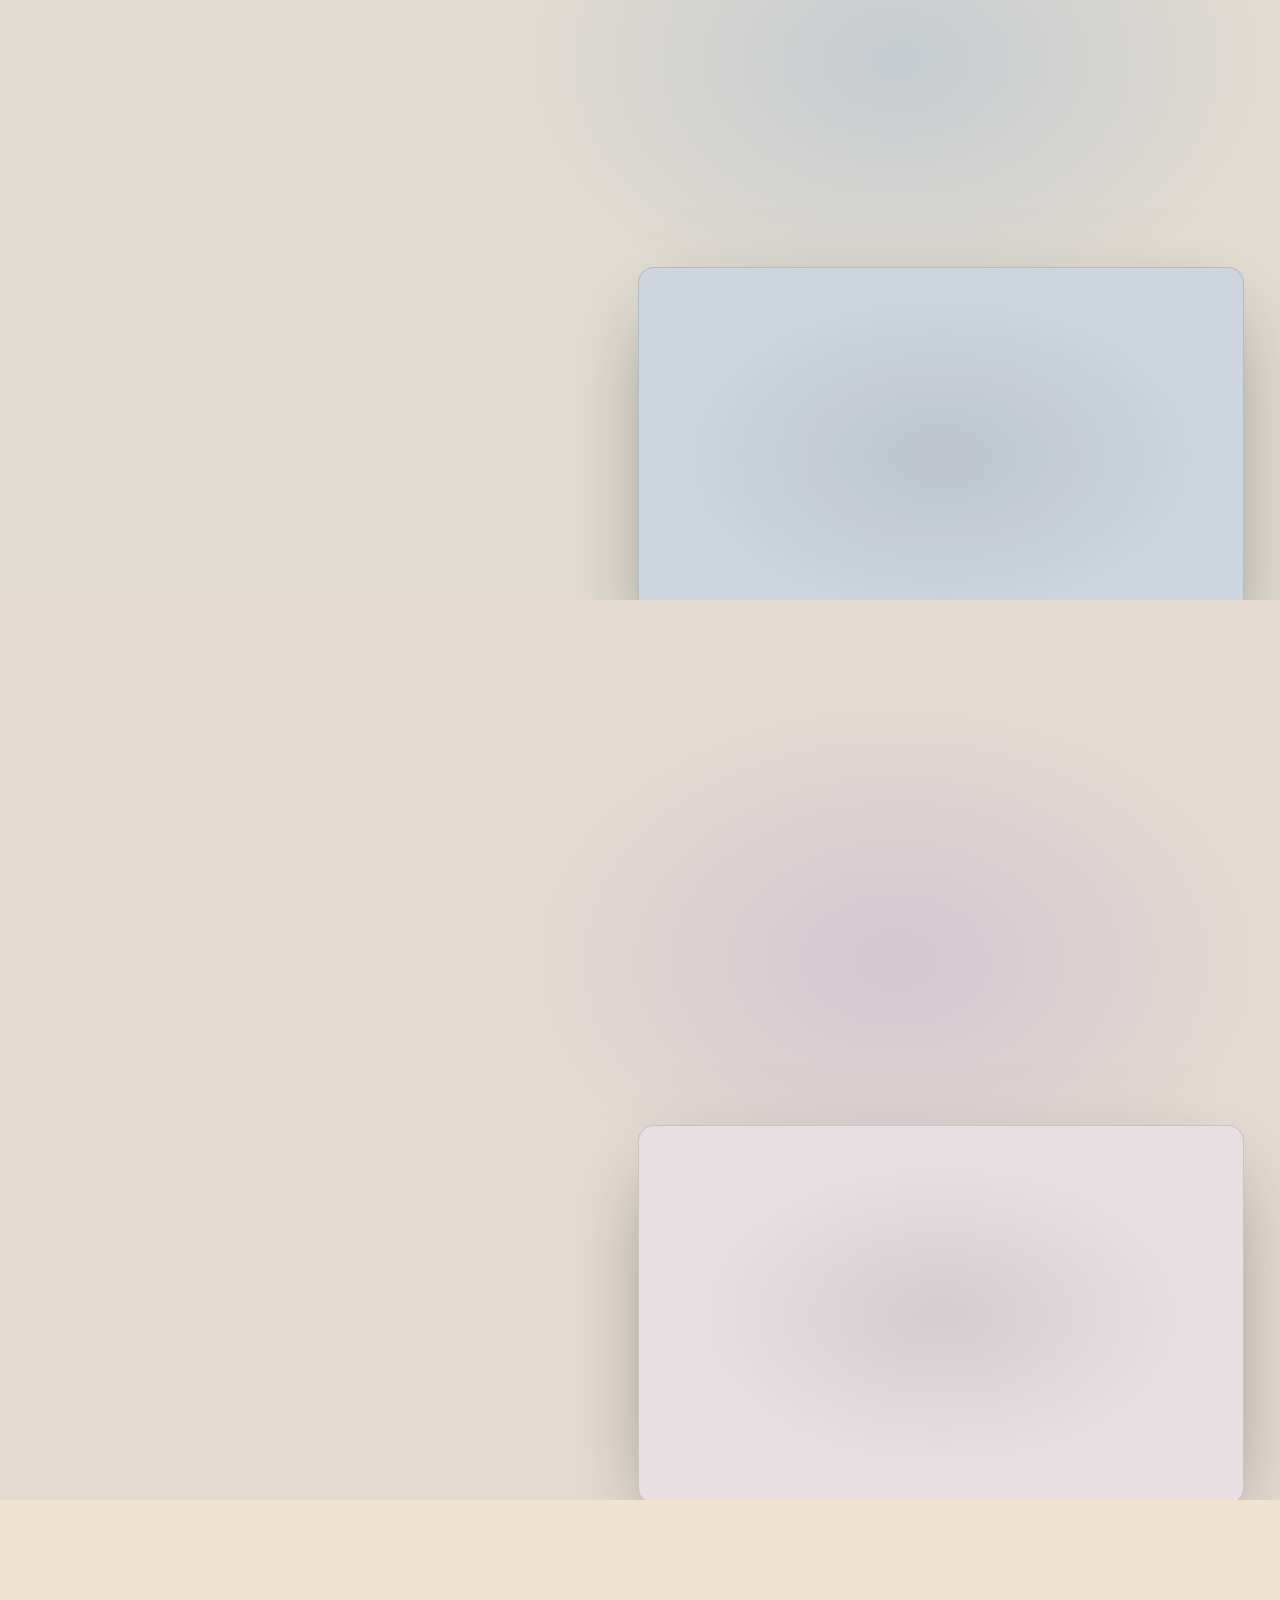
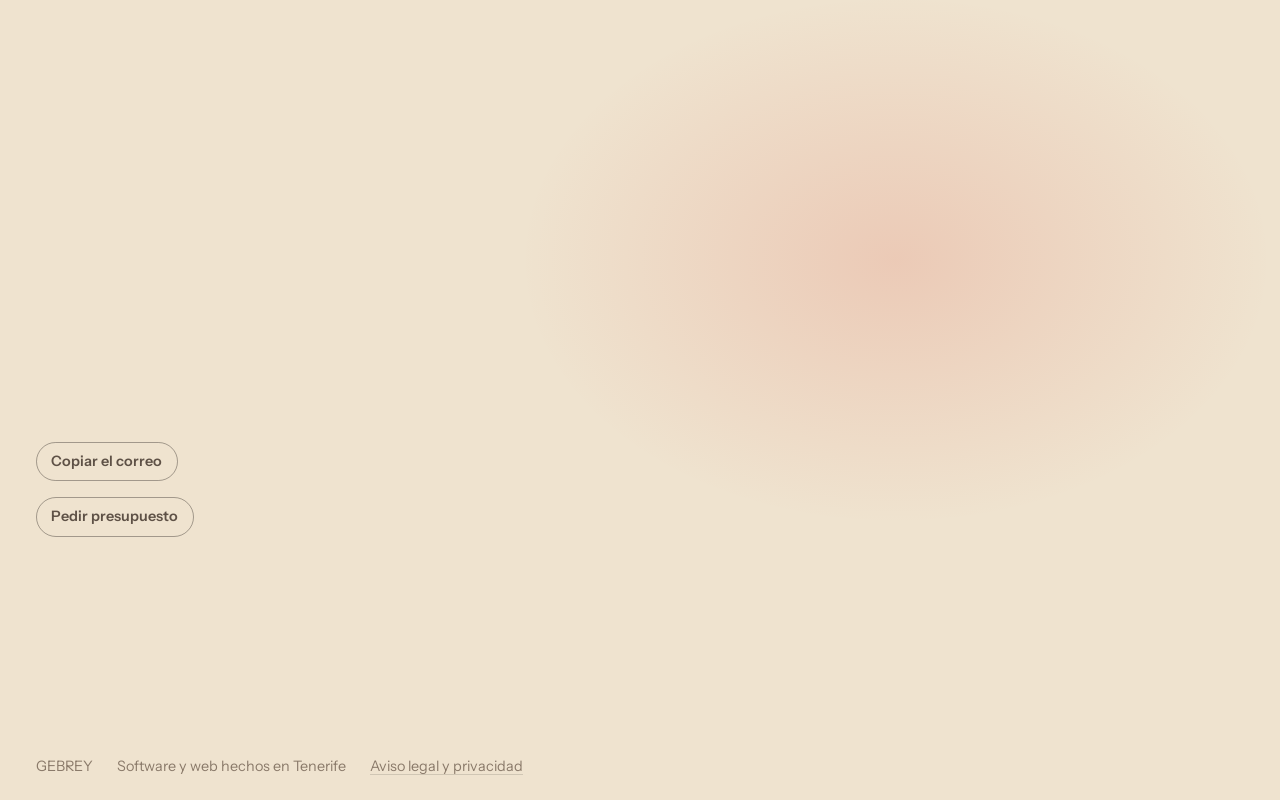
==== commit bd9d4265: "Citras con su demo en vídeo y formulario de presupuesto - Los vídeos de Citras salen de usar la demo" ====
--- a/site/index.html
+++ b/site/index.html
@@ -1,4 +1,4 @@
-<!doctype html><html lang="es"><head><meta charset="utf-8"><meta name="viewport" content="width=device-width, initial-scale=1, viewport-fit=cover"><title>GEBREY — software y web hechos en Tenerife</title><meta name="description" content="Proyectos de software y web hechos en Tenerife: ViaConextaHub, AppEquipo, Citras, TeideTravel, Marnin y desarrollo web con hosting."><link rel="canonical" href="https://gebrey.es/"><meta property="og:title" content="GEBREY — software y web hechos en Tenerife"><meta property="og:description" content="Proyectos de software y web hechos en Tenerife: ViaConextaHub, AppEquipo, Citras, TeideTravel, Marnin y desarrollo web con hosting."><meta property="og:type" content="website"><meta property="og:url" content="https://gebrey.es/"><meta property="og:image" content="https://gebrey.es/assets/img/og.png?v=f456873041"><meta name="twitter:card" content="summary_large_image"><meta name="theme-color" content="#14100e" media="(prefers-color-scheme: dark)"><meta name="theme-color" content="#efe3cf" media="(prefers-color-scheme: light)"><link rel="icon" href="data:image/svg+xml,&lt;svg xmlns=&quot;http://www.w3.org/2000/svg&quot; viewBox=&quot;0 0 64 64&quot;&gt;&lt;rect width=&quot;64&quot; height=&quot;64&quot; rx=&quot;14&quot; fill=&quot;#14100e&quot;/&gt;&lt;text x=&quot;32&quot; y=&quot;46&quot; text-anchor=&quot;middle&quot; font-family=&quot;Arial Narrow, Arial, sans-serif&quot; font-weight=&quot;800&quot; font-size=&quot;40&quot; fill=&quot;#ff5a47&quot;&gt;R&lt;/text&gt;&lt;/svg&gt;"><link rel="preconnect" href="https://fonts.googleapis.com"><link rel="preconnect" href="https://fonts.gstatic.com" crossorigin><link rel="stylesheet" href="https://fonts.googleapis.com/css2?family=Bricolage+Grotesque:opsz,wdth,wght@12..96,75..100,400..800&family=Instrument+Sans:ital,wght@0,400;0,500;0,600;0,700;1,400&display=swap"><link rel="stylesheet" href="assets/css/site.css?v=2af52664ab"><script>if(!matchMedia("(prefers-reduced-motion: reduce)").matches)document.documentElement.classList.add("motion");</script><script type="application/ld+json">{"@context":"https://schema.org","@graph":[{"@type":"Organization","@id":"https://gebrey.es/#org","name":"GEBREY","url":"https://gebrey.es","email":"hola@gebrey.es","telephone":"+34822276190","address":{"@type":"PostalAddress","streetAddress":"Avda. Tres de Mayo 30, Edificio Ahlers, 1.ª planta","postalCode":"38005","addressLocality":"Santa Cruz de Tenerife","addressRegion":"Canarias","addressCountry":"ES"},"description":"Software y web a medida, hechos en Tenerife: ViaConextaHub, AppEquipo, Citras, TeideTravel, Marnin y desarrollo web con hosting."},{"@type":"SoftwareApplication","name":"ViaConextaHub","applicationCategory":"BusinessApplication","operatingSystem":"Web","url":"https://viaconextahub.es","description":"Plataforma SaaS que conecta a las agencias de viajes con sus mayoristas usando las claves de cada agencia.","author":{"@id":"https://gebrey.es/#org"},"offers":{"@type":"Offer","price":"25","priceCurrency":"EUR","description":"Suscripción mensual, más impuestos"}},{"@type":"SoftwareApplication","name":"AppEquipo","applicationCategory":"BusinessApplication","operatingSystem":"Web","url":"https://mbtenerife.es","description":"Control horario y portal del empleado para equipos de campo: registro de jornada inalterable, cuadrantes, nóminas firmadas y partes.","author":{"@type":"Organization","name":"MBTenerife","url":"https://mbtenerife.es","parentOrganization":{"@id":"https://gebrey.es/#org"}},"offers":{"@type":"Offer","price":"3.50","priceCurrency":"EUR","description":"Desde 3,50 € por persona, según el volumen de la empresa"}},{"@type":"SoftwareApplication","name":"Citras","applicationCategory":"BusinessApplication","operatingSystem":"Web","url":"https://mbtenerife.es/citras/","description":"Citras coordina flotas de vehículos: rutas que se hacen y se rehacen solas, avisos urgentes y un enlace para seguir cada vehículo en el mapa. Un producto de MBTenerife.","author":{"@type":"Organization","name":"MBTenerife","url":"https://mbtenerife.es","parentOrganization":{"@id":"https://gebrey.es/#org"}}},{"@type":"TravelAgency","name":"TeideTravel","url":"https://teidetravel.es","email":"info@teidetravel.es","address":{"@type":"PostalAddress","addressLocality":"Santa Cruz de Tenerife","addressRegion":"Canarias","addressCountry":"ES"},"parentOrganization":{"@id":"https://gebrey.es/#org"},"description":"Agencia de viajes especializada en viajes de grupo. Licencia I-AV-0004172.1."},{"@type":"SoftwareApplication","name":"Portal Marnin","applicationCategory":"BusinessApplication","operatingSystem":"Web","url":"https://marnin.appequipo.es","description":"Portal del empleado de la Asociación de Socorrismo Marnin (Adeje, Tenerife): fichaje, documentos y operativa diaria de los socorristas. Web pública en https://marnin.es.","author":{"@id":"https://gebrey.es/#org"}},{"@type":"Service","serviceType":"Diseño web, desarrollo y hosting","provider":{"@id":"https://gebrey.es/#org"},"areaServed":"ES","description":"Webs, portales internos y alojamiento gestionado para asociaciones y pymes."}]}</script></head><body><a class="skip" href="#main">Saltar al contenido</a><header class="top"><div class="wrap"><a class="logo" href="#inicio" aria-label="GEBREY, inicio">GEB<span class="r">R</span>EY</a><div class="top-right"><a href="mailto:hola@gebrey.es">hola@gebrey.es</a><button class="theme" type="button" aria-label="Cambiar entre tema claro y oscuro"><svg class="sun" viewBox="0 0 24 24" fill="none" stroke="currentColor" stroke-width="1.8" stroke-linecap="round"><circle cx="12" cy="12" r="4"/><path d="M12 2v2M12 20v2M4.9 4.9l1.4 1.4M17.7 17.7l1.4 1.4M2 12h2M20 12h2M4.9 19.1l1.4-1.4M17.7 6.3l1.4-1.4"/></svg><svg class="moon" viewBox="0 0 24 24" fill="none" stroke="currentColor" stroke-width="1.8" stroke-linecap="round" stroke-linejoin="round"><path d="M20 14.5A8.5 8.5 0 0 1 9.5 4a7 7 0 1 0 10.5 10.5z"/></svg></button></div></div></header>
+<!doctype html><html lang="es"><head><meta charset="utf-8"><meta name="viewport" content="width=device-width, initial-scale=1, viewport-fit=cover"><title>GEBREY — software y web hechos en Tenerife</title><meta name="description" content="Proyectos de software y web hechos en Tenerife: ViaConextaHub, AppEquipo, Citras, TeideTravel, Marnin y desarrollo web con hosting."><link rel="canonical" href="https://gebrey.es/"><meta property="og:title" content="GEBREY — software y web hechos en Tenerife"><meta property="og:description" content="Proyectos de software y web hechos en Tenerife: ViaConextaHub, AppEquipo, Citras, TeideTravel, Marnin y desarrollo web con hosting."><meta property="og:type" content="website"><meta property="og:url" content="https://gebrey.es/"><meta property="og:image" content="https://gebrey.es/assets/img/og.png?v=f456873041"><meta name="twitter:card" content="summary_large_image"><meta name="theme-color" content="#14100e" media="(prefers-color-scheme: dark)"><meta name="theme-color" content="#efe3cf" media="(prefers-color-scheme: light)"><link rel="icon" href="data:image/svg+xml,&lt;svg xmlns=&quot;http://www.w3.org/2000/svg&quot; viewBox=&quot;0 0 64 64&quot;&gt;&lt;rect width=&quot;64&quot; height=&quot;64&quot; rx=&quot;14&quot; fill=&quot;#14100e&quot;/&gt;&lt;text x=&quot;32&quot; y=&quot;46&quot; text-anchor=&quot;middle&quot; font-family=&quot;Arial Narrow, Arial, sans-serif&quot; font-weight=&quot;800&quot; font-size=&quot;40&quot; fill=&quot;#ff5a47&quot;&gt;R&lt;/text&gt;&lt;/svg&gt;"><link rel="preconnect" href="https://fonts.googleapis.com"><link rel="preconnect" href="https://fonts.gstatic.com" crossorigin><link rel="stylesheet" href="https://fonts.googleapis.com/css2?family=Bricolage+Grotesque:opsz,wdth,wght@12..96,75..100,400..800&family=Instrument+Sans:ital,wght@0,400;0,500;0,600;0,700;1,400&display=swap"><link rel="stylesheet" href="assets/css/site.css?v=2882540137"><script>if(!matchMedia("(prefers-reduced-motion: reduce)").matches)document.documentElement.classList.add("motion");</script><script type="application/ld+json">{"@context":"https://schema.org","@graph":[{"@type":"Organization","@id":"https://gebrey.es/#org","name":"GEBREY","url":"https://gebrey.es","email":"hola@gebrey.es","telephone":"+34822276190","address":{"@type":"PostalAddress","streetAddress":"Avda. Tres de Mayo 30, Edificio Ahlers, 1.ª planta","postalCode":"38005","addressLocality":"Santa Cruz de Tenerife","addressRegion":"Canarias","addressCountry":"ES"},"description":"Software y web a medida, hechos en Tenerife: ViaConextaHub, AppEquipo, Citras, TeideTravel, Marnin y desarrollo web con hosting."},{"@type":"SoftwareApplication","name":"ViaConextaHub","applicationCategory":"BusinessApplication","operatingSystem":"Web","url":"https://viaconextahub.es","description":"Plataforma SaaS que conecta a las agencias de viajes con sus mayoristas usando las claves de cada agencia.","author":{"@id":"https://gebrey.es/#org"},"offers":{"@type":"Offer","price":"25","priceCurrency":"EUR","description":"Suscripción mensual, más impuestos"}},{"@type":"SoftwareApplication","name":"AppEquipo","applicationCategory":"BusinessApplication","operatingSystem":"Web","url":"https://mbtenerife.es","description":"Control horario y portal del empleado para equipos de campo: registro de jornada inalterable, cuadrantes, nóminas firmadas y partes.","author":{"@type":"Organization","name":"MBTenerife","url":"https://mbtenerife.es","parentOrganization":{"@id":"https://gebrey.es/#org"}},"offers":{"@type":"Offer","price":"3.50","priceCurrency":"EUR","description":"Desde 3,50 € por persona, según el volumen de la empresa"}},{"@type":"SoftwareApplication","name":"Citras","applicationCategory":"BusinessApplication","operatingSystem":"Web","url":"https://mbtenerife.es/citras/","description":"Citras coordina flotas de vehículos: rutas que se hacen y se rehacen solas, avisos urgentes y un enlace para seguir cada vehículo en el mapa. Un producto de MBTenerife.","author":{"@type":"Organization","name":"MBTenerife","url":"https://mbtenerife.es","parentOrganization":{"@id":"https://gebrey.es/#org"}}},{"@type":"TravelAgency","name":"TeideTravel","url":"https://teidetravel.es","email":"info@teidetravel.es","address":{"@type":"PostalAddress","addressLocality":"Santa Cruz de Tenerife","addressRegion":"Canarias","addressCountry":"ES"},"parentOrganization":{"@id":"https://gebrey.es/#org"},"description":"Agencia de viajes especializada en viajes de grupo. Licencia I-AV-0004172.1."},{"@type":"SoftwareApplication","name":"Portal Marnin","applicationCategory":"BusinessApplication","operatingSystem":"Web","url":"https://marnin.appequipo.es","description":"Portal del empleado de la Asociación de Socorrismo Marnin (Adeje, Tenerife): fichaje, documentos y operativa diaria de los socorristas. Web pública en https://marnin.es.","author":{"@id":"https://gebrey.es/#org"}},{"@type":"Service","serviceType":"Diseño web, desarrollo y hosting","provider":{"@id":"https://gebrey.es/#org"},"areaServed":"ES","description":"Webs, portales internos y alojamiento gestionado para asociaciones y pymes."}]}</script></head><body><a class="skip" href="#main">Saltar al contenido</a><header class="top"><div class="wrap"><a class="logo" href="#inicio" aria-label="GEBREY, inicio">GEB<span class="r">R</span>EY</a><div class="top-right"><a href="mailto:hola@gebrey.es">hola@gebrey.es</a><button class="theme" type="button" aria-label="Cambiar entre tema claro y oscuro"><svg class="sun" viewBox="0 0 24 24" fill="none" stroke="currentColor" stroke-width="1.8" stroke-linecap="round"><circle cx="12" cy="12" r="4"/><path d="M12 2v2M12 20v2M4.9 4.9l1.4 1.4M17.7 17.7l1.4 1.4M2 12h2M20 12h2M4.9 19.1l1.4-1.4M17.7 6.3l1.4-1.4"/></svg><svg class="moon" viewBox="0 0 24 24" fill="none" stroke="currentColor" stroke-width="1.8" stroke-linecap="round" stroke-linejoin="round"><path d="M20 14.5A8.5 8.5 0 0 1 9.5 4a7 7 0 1 0 10.5 10.5z"/></svg></button></div></div></header>
 <main id="main">
 <section class="scene hero" id="inicio" aria-label="GEBREY">
   <div class="wrap hero-in">
@@ -51,8 +51,8 @@
         <div class="s-links"><a class="s-link" href="https://mbtenerife.es/citras/" rel="noopener">Conocer Citras</a></div>
       </div>
       <div class="s-shot"><div class="shot video">
-  <video class="lap pc" style="--i:0" muted playsinline loop preload="none" disablepictureinpicture disableremoteplayback data-src="assets/video/citras-portatil" data-v="6108db4195" aria-label="Recorrido por la web de Citras en un portátil"></video>
-  <div class="phone pc" style="--i:3"><video class="mob pc" style="--i:3" muted playsinline loop preload="none" disablepictureinpicture disableremoteplayback data-src="assets/video/citras-movil" data-v="059b6ef580" aria-label="Recorrido por la web de Citras en un móvil"></video></div>
+  <video class="lap pc" style="--i:0" muted playsinline loop preload="none" disablepictureinpicture disableremoteplayback data-src="assets/video/citras-portatil" data-v="0776fd9f28" aria-label="Vídeo de la demo de Citras en el portátil: el centro de coordinación recibe un aviso urgente, activa la ambulancia que antes llega, replanifica las rutas y repasa la flota"></video>
+  <div class="phone pc" style="--i:3"><video class="mob pc" style="--i:3" muted playsinline loop preload="none" disablepictureinpicture disableremoteplayback data-src="assets/video/citras-movil" data-v="65372627fa" aria-label="Vídeo de la demo de Citras en el móvil: la tripulación guarda la revisión de la ambulancia y el paciente ve llegar la suya"></video></div>
 </div></div>
     </div>
   </div>
@@ -96,7 +96,7 @@
     <div class="s-row">
       <div class="s-text">
         <p class="s-one">Tu web o tu herramienta interna, en un servidor gestionado en España, con correo, copias y certificados.</p>
-        <div class="s-links"><a class="s-link" href="mailto:hola@gebrey.es?subject=Web%20y%20hosting">Pedir presupuesto</a></div>
+        <div class="s-links"><a class="s-link" href="mailto:hola@gebrey.es?subject=Presupuesto" data-quote>Pedir presupuesto</a></div>
       </div>
       <div class="s-shot"><div class="shot web" aria-hidden="true">
   <div class="dots"><i class="pc" style="--i:0"></i><i class="pc" style="--i:1"></i><i class="pc" style="--i:2"></i></div>
@@ -115,6 +115,7 @@
     <div class="mail-row">
       <a class="mail" id="mail" href="mailto:hola@gebrey.es" data-fit="hola@gebrey.es"><span class="vh">hola@gebrey.es</span><span aria-hidden="true"><span class="l" style="--i:0">h</span><span class="l" style="--i:1">o</span><span class="l" style="--i:2">l</span><span class="l" style="--i:3">a</span><span class="l" style="--i:4">@</span><span class="l" style="--i:5">g</span><span class="l" style="--i:6">e</span><span class="l" style="--i:7">b</span><span class="l" style="--i:8">r</span><span class="l" style="--i:9">e</span><span class="l" style="--i:10">y</span><span class="l" style="--i:11">.</span><span class="l" style="--i:12">e</span><span class="l" style="--i:13">s</span></span></a>
       <button class="copy" type="button" data-copy="hola@gebrey.es" aria-controls="mail">Copiar el correo</button>
+      <a class="copy q-open" href="mailto:hola@gebrey.es?subject=Presupuesto" data-quote>Pedir presupuesto</a>
     </div>
     <div class="end-meta">
       <a class="tel" href="tel:+34822276190">+34 822 276 190</a>
@@ -128,5 +129,28 @@
   </div>
 </section>
 </main>
+
+<dialog class="quote" id="presupuesto" aria-labelledby="q-title">
+  <div class="q-in">
+    <button class="q-close" type="button" data-quote-close aria-label="Cerrar">×</button>
+    <p class="q-kicker" id="q-title">Pedir presupuesto</p>
+    <form class="q-form" method="post" action="presupuesto.php" novalidate>
+      <p class="q-line"><span>Quiero</span> <span class="q-chips"><input type="radio" name="tipo" id="tipo-0" value="una web" checked><label for="tipo-0">una web</label><input type="radio" name="tipo" id="tipo-1" value="una tienda online"><label for="tipo-1">una tienda online</label><input type="radio" name="tipo" id="tipo-2" value="un portal interno"><label for="tipo-2">un portal interno</label><input type="radio" name="tipo" id="tipo-3" value="una app"><label for="tipo-3">una app</label><input type="radio" name="tipo" id="tipo-4" value="hosting y mantenimiento"><label for="tipo-4">hosting y mantenimiento</label><input type="radio" name="tipo" id="tipo-5" value="todavía no lo sé"><label for="tipo-5">todavía no lo sé</label></span></p>
+      <p class="q-line"><label for="q-para">para</label> <input type="text" id="q-para" name="para" placeholder="mi negocio o mi idea" maxlength="120" autocomplete="organization" required></p>
+      <p class="q-line"><label for="q-que">que sobre todo tiene que</label> <input type="text" id="q-que" name="que" placeholder="vender, reservar, fichar…" maxlength="160" required><span>.</span></p>
+      <p class="q-line"><span>Lo necesito</span> <span class="q-chips"><input type="radio" name="cuando" id="cuando-0" value="sin prisa" checked><label for="cuando-0">sin prisa</label><input type="radio" name="cuando" id="cuando-1" value="este trimestre"><label for="cuando-1">este trimestre</label><input type="radio" name="cuando" id="cuando-2" value="este mes"><label for="cuando-2">este mes</label><input type="radio" name="cuando" id="cuando-3" value="ayer"><label for="cuando-3">ayer</label></span></p>
+      <p class="q-line"><label for="q-nombre">Me llamo</label> <input type="text" id="q-nombre" name="nombre" placeholder="tu nombre" maxlength="80" autocomplete="name" required> <label for="q-correo">y me escribes a</label> <input type="email" id="q-correo" name="correo" placeholder="tu@correo.es" maxlength="120" autocomplete="email" required><span>.</span></p>
+      <textarea name="mas" rows="2" maxlength="3000" placeholder="Si quieres contarme algo más (un enlace, un plazo, lo que ya tienes)…"></textarea>
+      <p class="q-hp"><label>No rellenes esto <input type="text" name="web" tabindex="-1" autocomplete="off"></label></p>
+      <input type="hidden" name="t" value="">
+      <div class="q-actions">
+        <button class="s-link q-send" type="submit">Enviar</button>
+        <span class="q-note">Te contesto yo, normalmente el mismo día. O escríbeme a <a href="mailto:hola@gebrey.es">hola@gebrey.es</a>.</span>
+      </div>
+      <p class="q-error" role="alert" hidden></p>
+    </form>
+    <div class="q-done" hidden><p>Recibido. Te escribo en cuanto lo lea.</p><button class="s-link s-link-2" type="button" data-quote-close>Cerrar</button></div>
+  </div>
+</dialog>
 <nav class="rail" aria-label="Posición"><a href="#viaconextahub" style="--dot:var(--c-vch)" data-name="ViaConextaHub" aria-label="ViaConextaHub"></a><a href="#appequipo" style="--dot:var(--c-appequipo)" data-name="AppEquipo" aria-label="AppEquipo"></a><a href="#citras" style="--dot:var(--c-citras)" data-name="Citras" aria-label="Citras"></a><a href="#teidetravel" style="--dot:var(--c-tt)" data-name="TeideTravel" aria-label="TeideTravel"></a><a href="#marnin" style="--dot:var(--c-marnin)" data-name="Marnin" aria-label="Marnin"></a><a href="#web" style="--dot:var(--c-web)" data-name="Web y hosting" aria-label="Web y hosting"></a></nav>
-<script src="assets/js/site.js?v=b1213ee1c8" defer></script><script src="assets/js/reel.js?v=289f8cda49" defer></script></body></html>+<script src="assets/js/site.js?v=f74ad8ccf9" defer></script><script src="assets/js/reel.js?v=289f8cda49" defer></script></body></html>
--- a/site/assets/css/site.css
+++ b/site/assets/css/site.css
@@ -115,6 +115,7 @@
 }
 .skip:focus { transform: none; }
 .vh { position: absolute; width: 1px; height: 1px; overflow: hidden; clip: rect(0 0 0 0); white-space: nowrap; }
+[hidden] { display: none !important; }
 
 /* ---------- cabecera: sin barra; una veladura y los dos enlaces ---------- */
 .top {
@@ -373,6 +374,47 @@
 .end-foot a { color: var(--ink-3); text-decoration-color: var(--line); }
 .end-foot a:hover { color: var(--ink); }
 
+/* ---------- pedir presupuesto: una frase con huecos, en la tipografía de los títulos ---------- */
+html:has(dialog.quote[open]) { overflow: hidden; }
+.quote { border: 0; padding: 0; margin: auto; background: transparent; color: var(--ink); width: min(100% - 2 * var(--gutter), 900px); max-height: calc(100dvh - 2rem); overflow: visible; }
+.quote::backdrop { background: color-mix(in oklab, var(--bg) 72%, transparent); backdrop-filter: blur(10px); }
+.quote .q-in { position: relative; background: var(--bg-2); border: 1px solid var(--line); border-radius: 24px; padding: clamp(1.3rem, 3.5vw, 2.4rem); max-height: calc(100dvh - 2rem); overflow: auto; box-shadow: 0 40px 100px -40px rgba(0, 0, 0, .7); }
+html.motion .quote[open] .q-in { animation: q-in .55s var(--ease-out); }
+@keyframes q-in { from { opacity: 0; transform: translateY(24px) scale(.98); } to { opacity: 1; transform: none; } }
+.q-close { position: absolute; right: 1rem; top: 1rem; width: 38px; height: 38px; border-radius: 50%; border: 1px solid var(--line-strong); color: var(--ink-2); display: grid; place-items: center; font-size: 1.3rem; line-height: 1; }
+.q-close:hover { color: var(--ink); border-color: var(--c-web); }
+.q-kicker { color: var(--c-web); font-weight: 500; font-size: var(--fs-1); margin-bottom: .7rem; }
+.q-form { display: grid; gap: .7rem; font-family: var(--font-display); font-weight: 600; font-size: clamp(1.25rem, 1rem + 1vw, 1.8rem); line-height: 1.55; letter-spacing: -0.015em; }
+.q-line { display: flex; flex-wrap: wrap; gap: .2em .35em; align-items: baseline; margin: 0; }
+.q-line label, .q-line span { white-space: nowrap; }
+.q-form input[type="text"], .q-form input[type="email"] {
+  font: inherit; color: var(--ink); background: transparent; border: 0; border-bottom: 2px solid var(--line-strong);
+  border-radius: 0; padding: 0 .15em; min-width: 5ch; max-width: 100%; outline: none; field-sizing: content;
+  transition: border-color .2s;
+}
+.q-form input[type="text"]:focus, .q-form input[type="email"]:focus { border-bottom-color: var(--c-web); }
+.q-form input::placeholder { color: var(--ink-3); font-weight: 500; }
+.q-form input:user-invalid { border-bottom-color: var(--accent); }
+.q-chips { display: inline-flex; flex-wrap: wrap; gap: .35rem; vertical-align: baseline; font-family: var(--font-body); font-size: var(--fs-0); font-weight: 600; line-height: 1.3; letter-spacing: 0; position: relative; }
+.q-chips input { position: absolute; opacity: 0; width: 1px; height: 1px; pointer-events: none; }
+.q-chips label { padding: .32em .8em; border-radius: 999px; border: 1px solid var(--line-strong); color: var(--ink-2); cursor: pointer; transition: background-color .2s, color .2s, border-color .2s; }
+.q-chips label:hover { color: var(--ink); border-color: var(--c-web); }
+.q-chips input:checked + label { background: var(--c-web); color: var(--on-c); border-color: var(--c-web); }
+.q-chips input:focus-visible + label { outline: 2px solid var(--c-web); outline-offset: 2px; }
+.q-form textarea { font-family: var(--font-body); font-size: var(--fs-0); font-weight: 400; line-height: 1.5; color: var(--ink); background: color-mix(in oklab, var(--bg) 60%, transparent); border: 1px solid var(--line-strong); border-radius: 14px; padding: .7rem .9rem; margin-top: .3rem; width: 100%; resize: vertical; outline: none; letter-spacing: 0; }
+.q-form textarea:focus { border-color: var(--c-web); }
+.q-hp { position: absolute; left: -9999px; top: 0; width: 1px; height: 1px; overflow: hidden; }
+.q-actions { display: flex; flex-wrap: wrap; align-items: center; gap: .8rem 1.2rem; font-family: var(--font-body); font-weight: 400; font-size: var(--fs-0); letter-spacing: 0; line-height: 1.4; }
+.q-send { --c: var(--c-web); font-family: var(--font-body); }
+.q-send[disabled] { opacity: .6; cursor: progress; }
+.q-note { color: var(--ink-2); max-width: 36ch; }
+.q-note a { color: var(--ink); }
+.q-error { font-family: var(--font-body); font-size: var(--fs-0); font-weight: 500; color: var(--accent); letter-spacing: 0; margin: 0; }
+.q-done { display: grid; gap: 1.5rem; justify-items: start; }
+.q-done p { font-family: var(--font-display); font-weight: 700; font-size: var(--fs-3); line-height: 1.05; letter-spacing: -0.03em; text-wrap: balance; }
+.q-open { text-decoration: none; }
+@media (max-width: 560px) { .quote .q-in { border-radius: 18px; } .q-form { font-size: 1.3rem; } }
+
 /* ---------- raíl de posición ---------- */
 .rail { position: fixed; right: max(14px, env(safe-area-inset-right, 0px)); top: 50%; transform: translateY(-50%); z-index: 40; display: grid; gap: 14px; }
 .rail a { width: 10px; height: 10px; border-radius: 50%; background: var(--line-strong); display: block; transition: transform .35s var(--ease-out), background-color .35s; position: relative; }
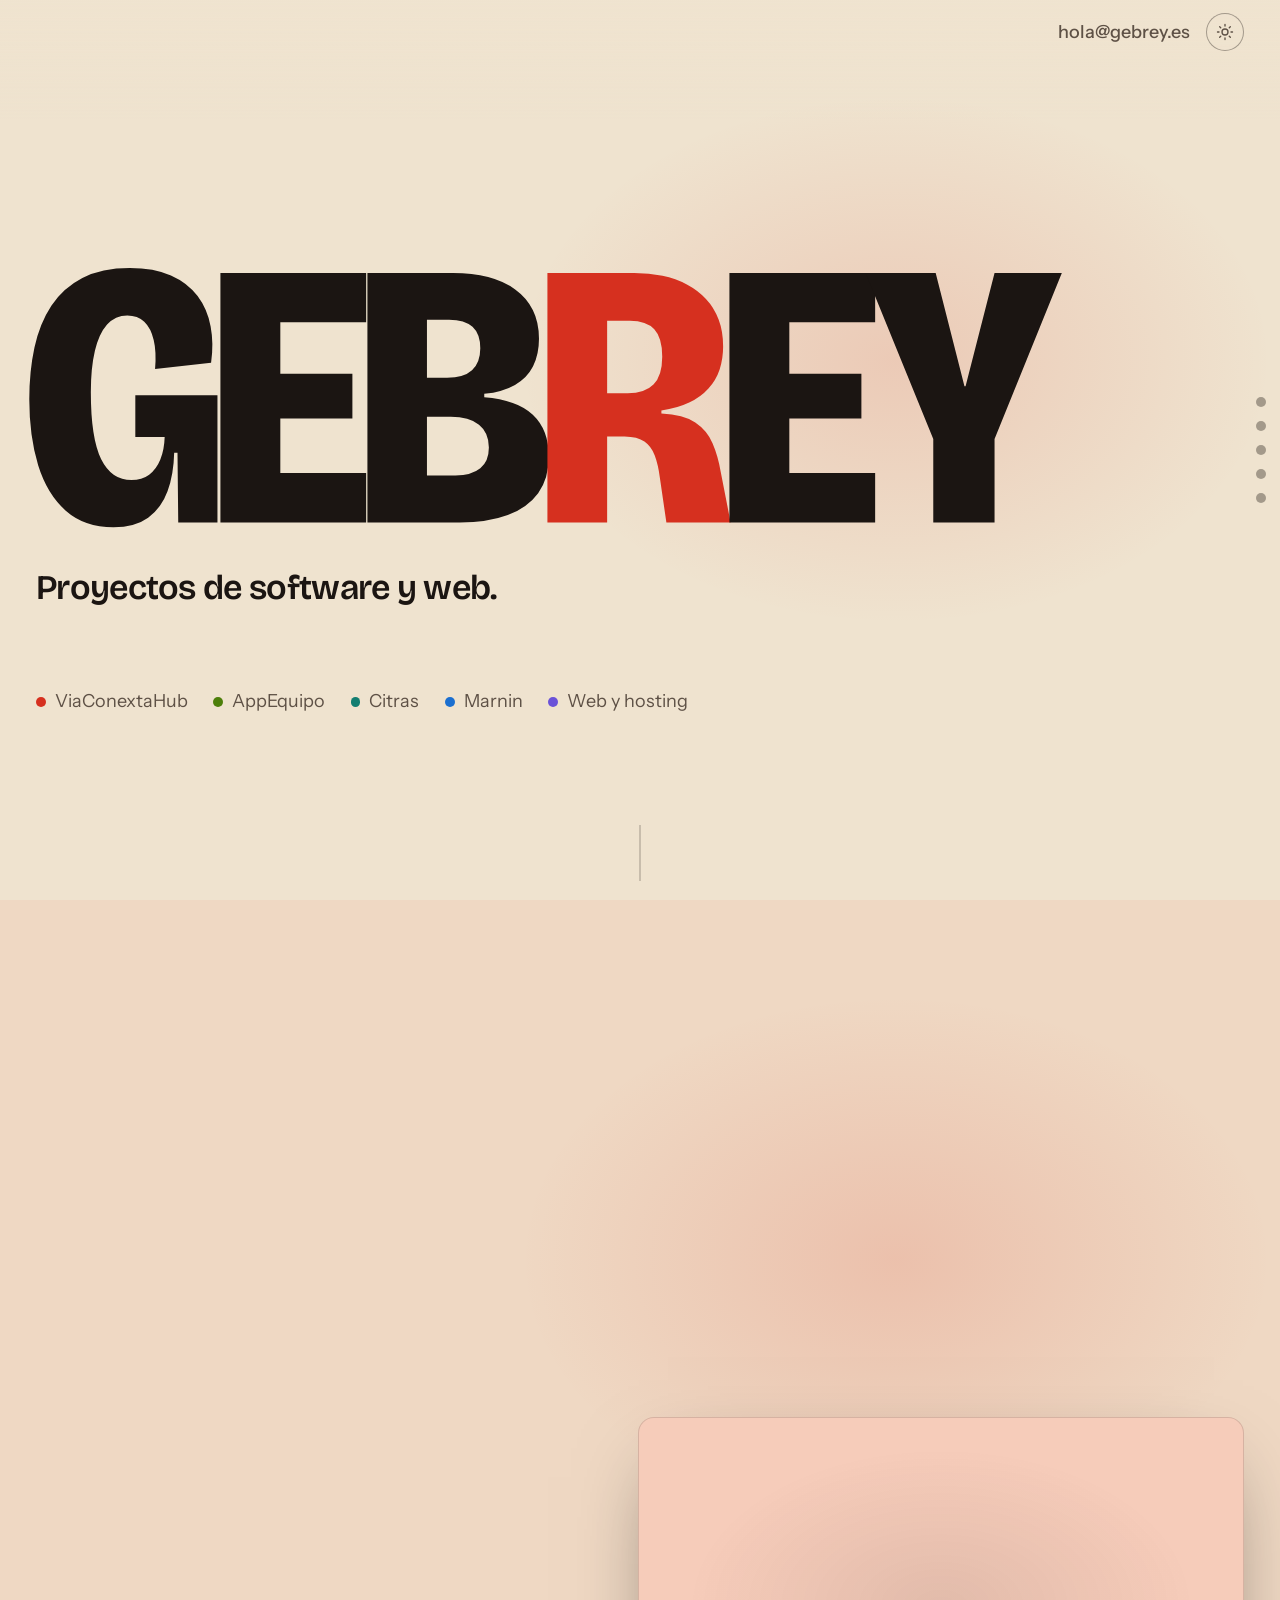
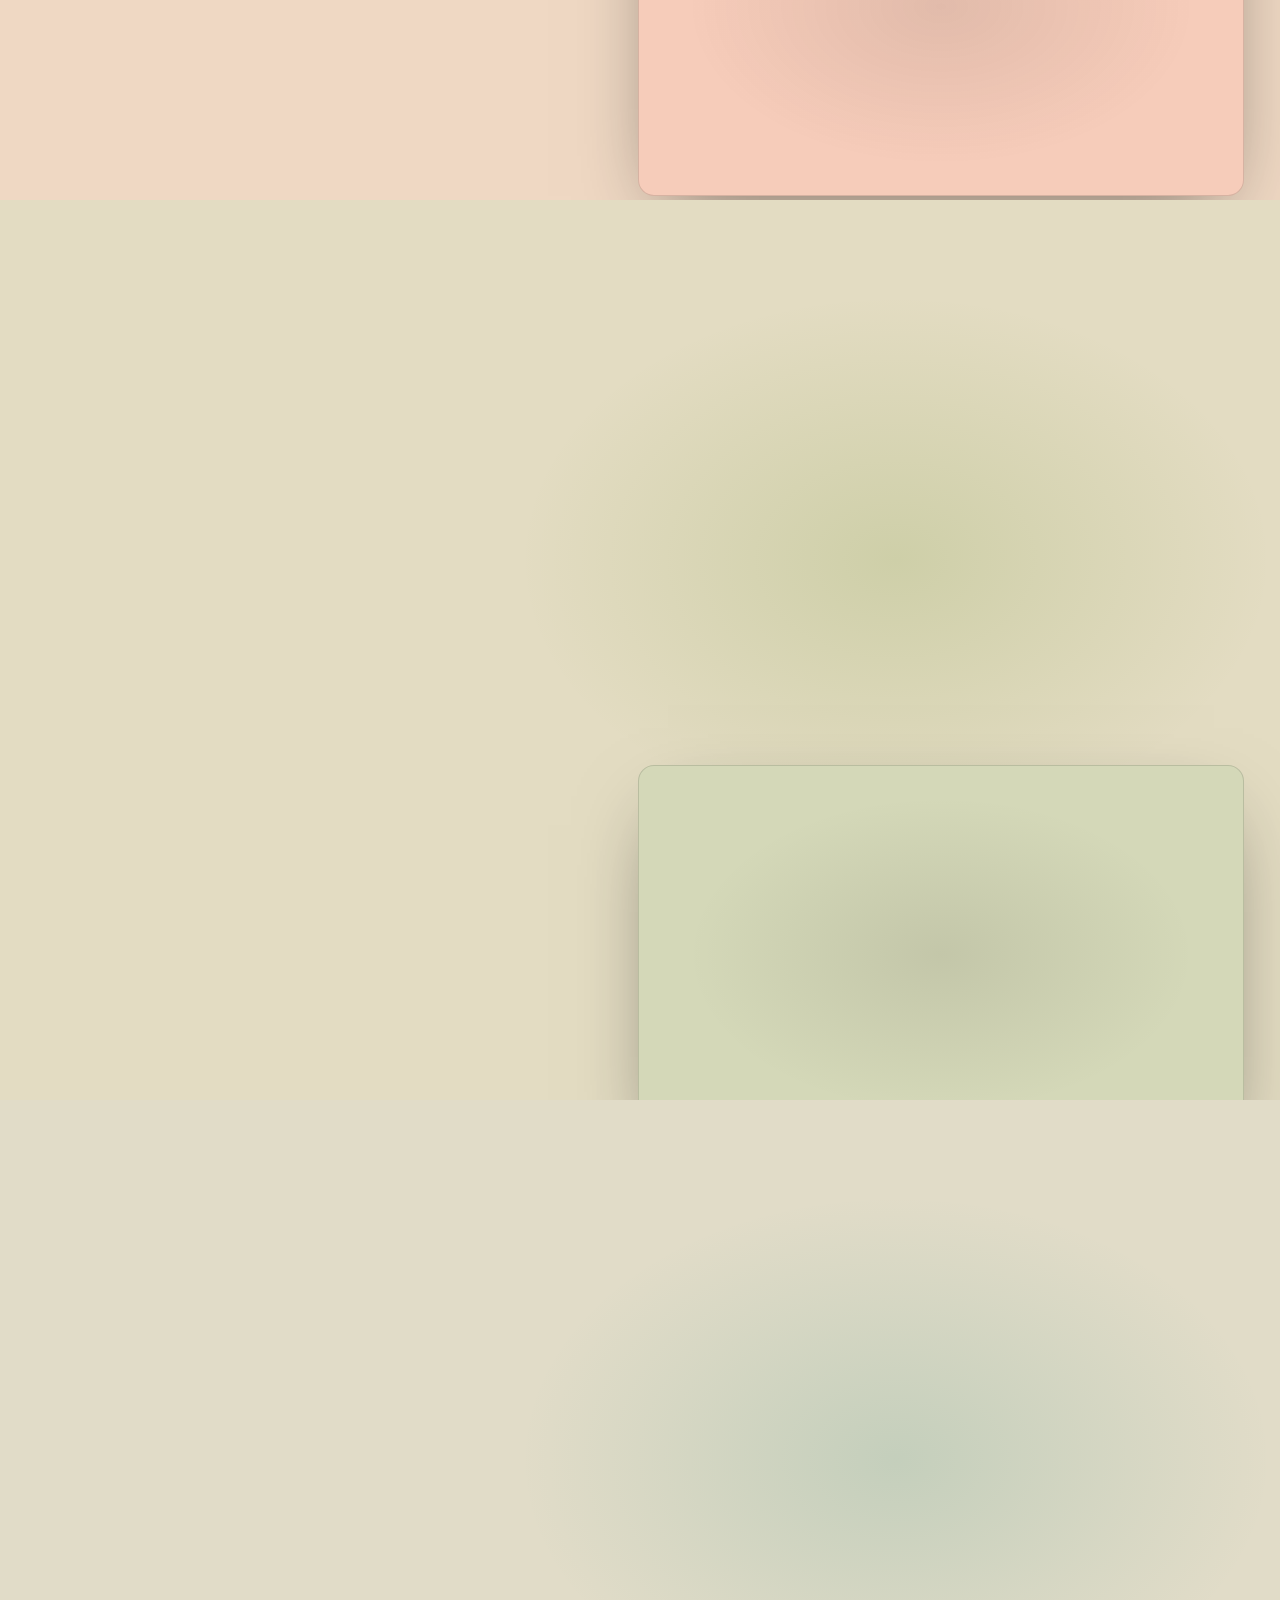
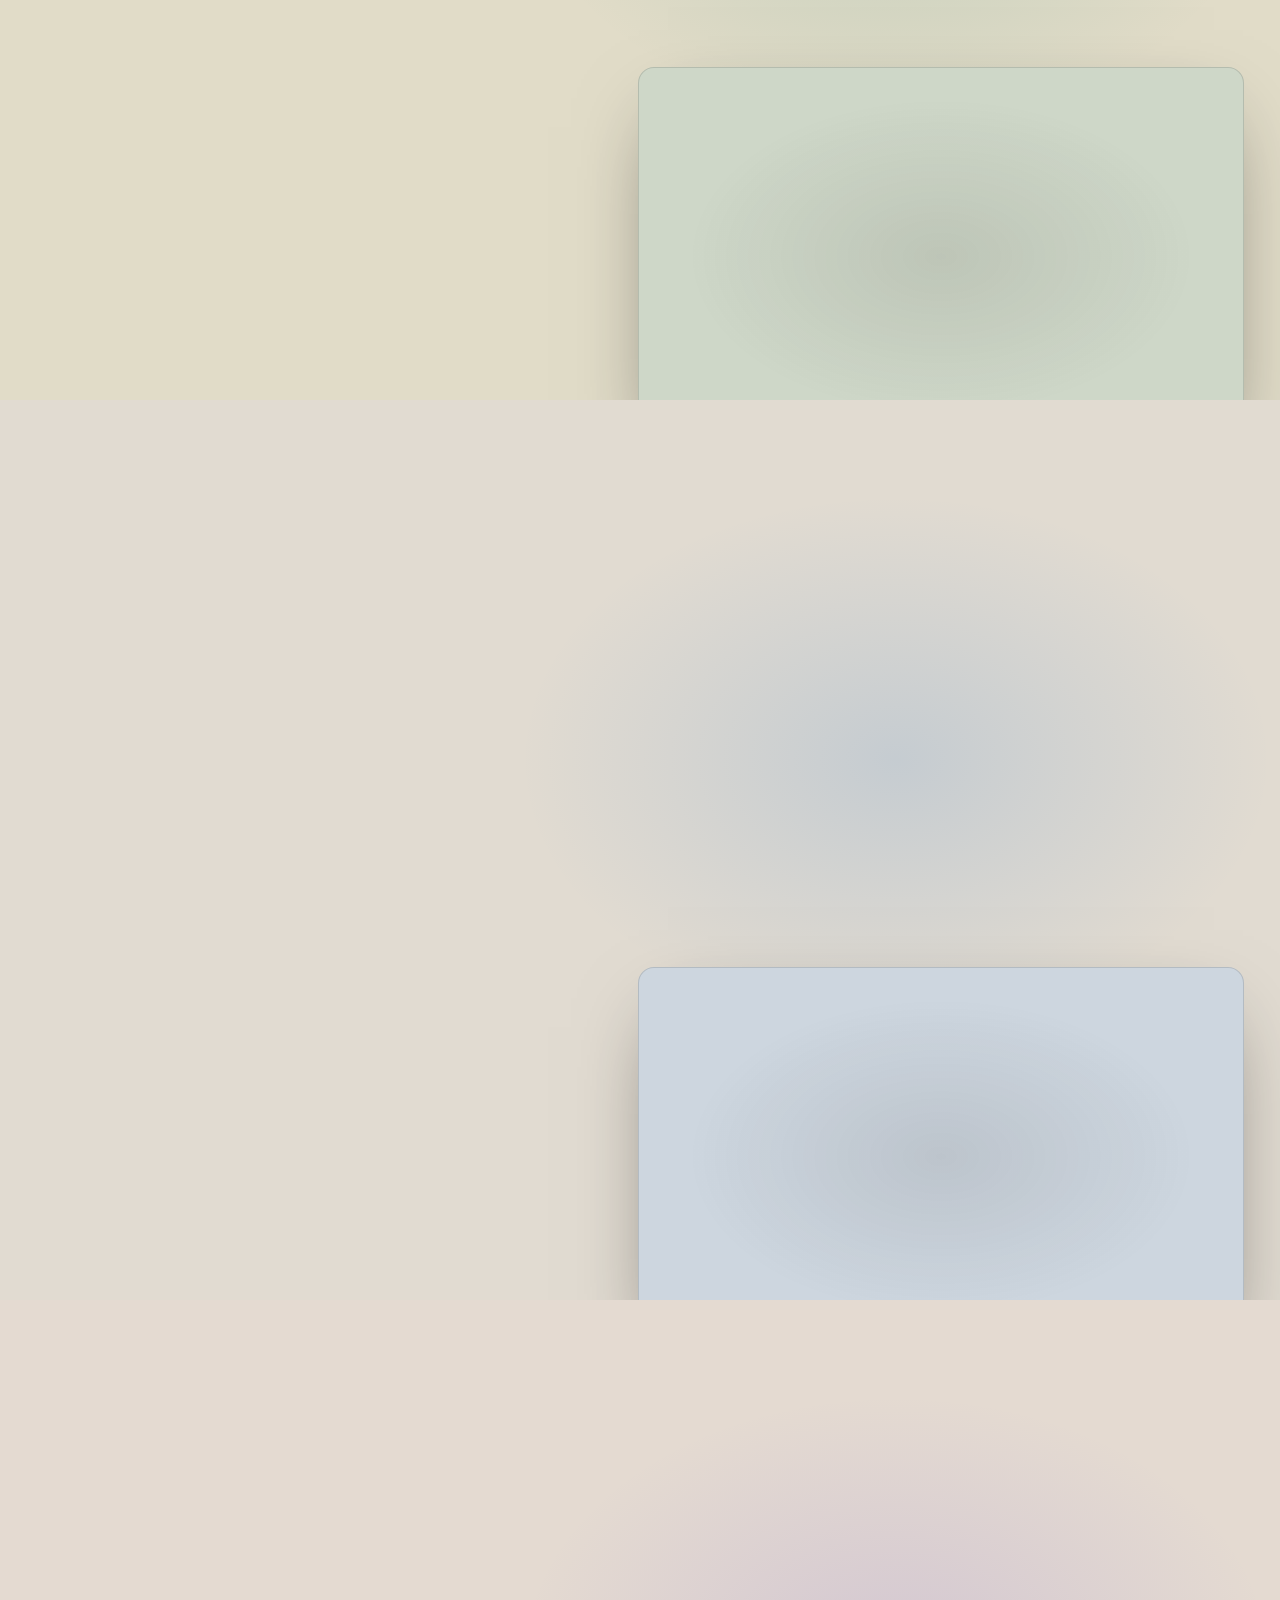
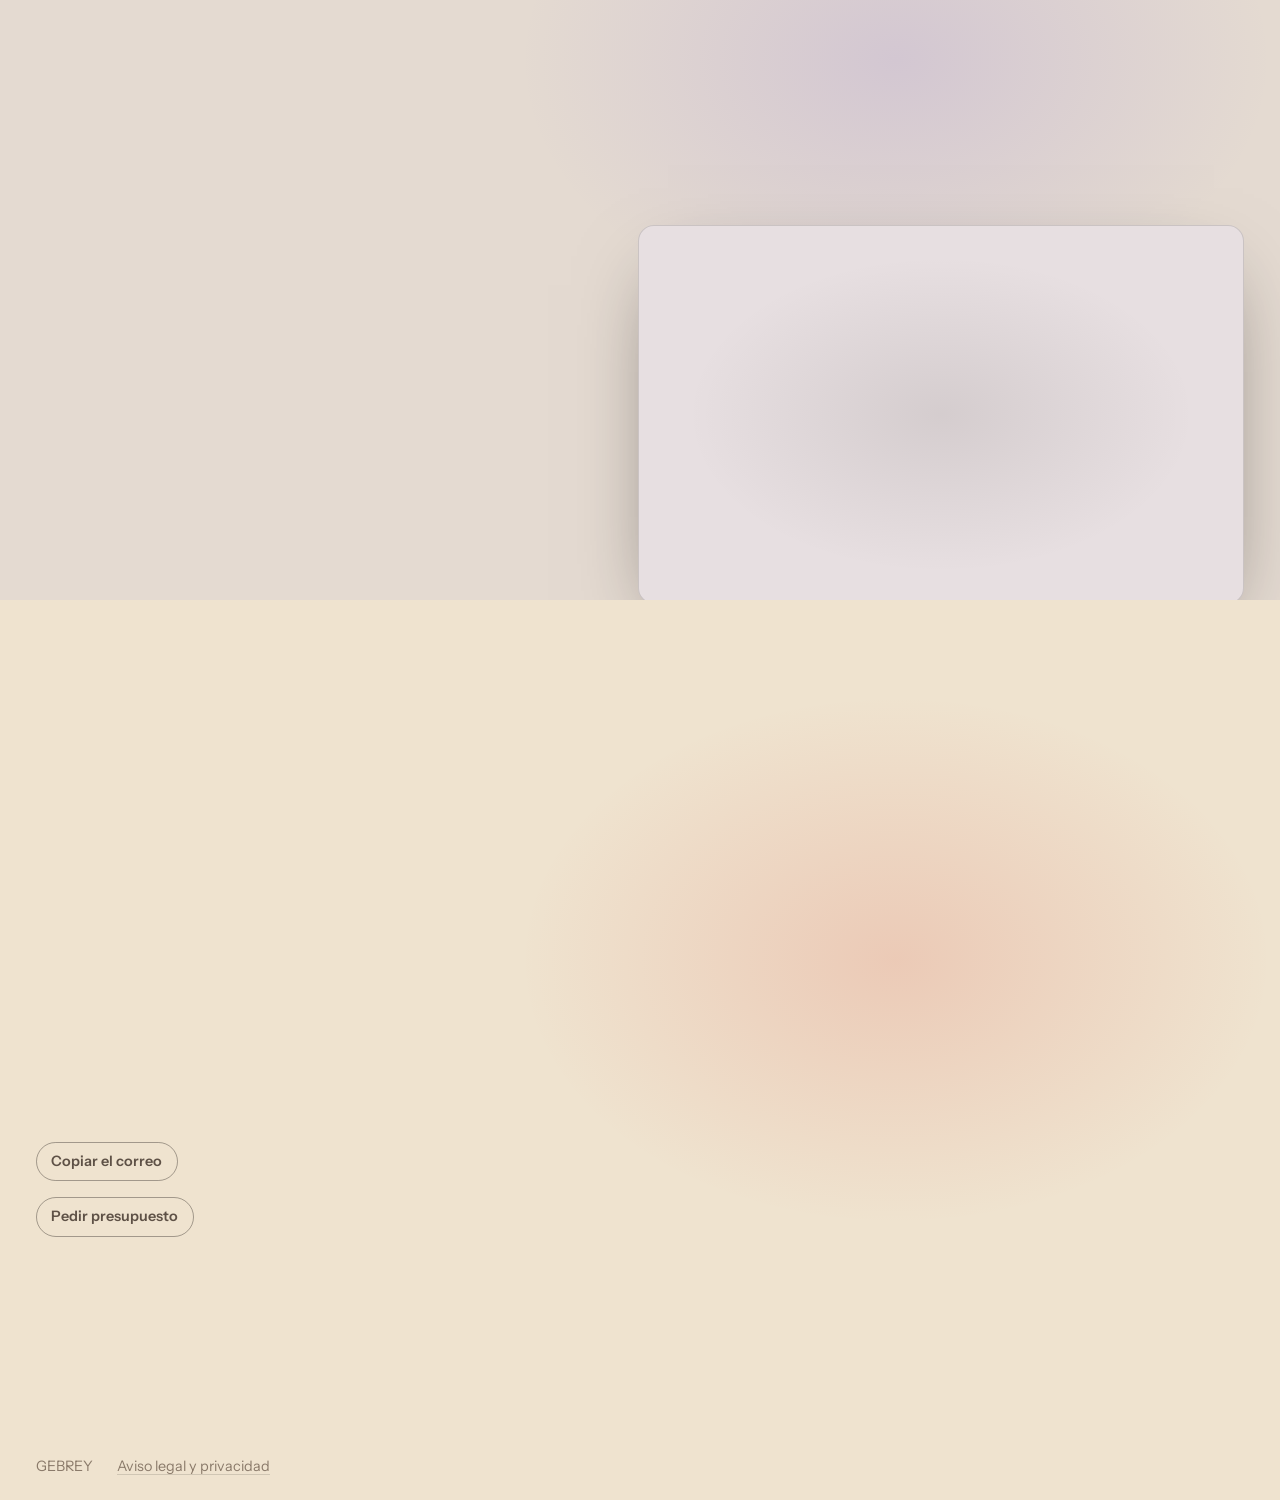
==== commit b01e18e0: "Últimos ajustes: sin TeideTravel, sin "hechos en Tenerife" en portada y pie, Marnin desde su puesto " ====
--- a/site/index.html
+++ b/site/index.html
@@ -1,10 +1,10 @@
-<!doctype html><html lang="es"><head><meta charset="utf-8"><meta name="viewport" content="width=device-width, initial-scale=1, viewport-fit=cover"><title>GEBREY — software y web hechos en Tenerife</title><meta name="description" content="Proyectos de software y web hechos en Tenerife: ViaConextaHub, AppEquipo, Citras, TeideTravel, Marnin y desarrollo web con hosting."><link rel="canonical" href="https://gebrey.es/"><meta property="og:title" content="GEBREY — software y web hechos en Tenerife"><meta property="og:description" content="Proyectos de software y web hechos en Tenerife: ViaConextaHub, AppEquipo, Citras, TeideTravel, Marnin y desarrollo web con hosting."><meta property="og:type" content="website"><meta property="og:url" content="https://gebrey.es/"><meta property="og:image" content="https://gebrey.es/assets/img/og.png?v=f456873041"><meta name="twitter:card" content="summary_large_image"><meta name="theme-color" content="#14100e" media="(prefers-color-scheme: dark)"><meta name="theme-color" content="#efe3cf" media="(prefers-color-scheme: light)"><link rel="icon" href="data:image/svg+xml,&lt;svg xmlns=&quot;http://www.w3.org/2000/svg&quot; viewBox=&quot;0 0 64 64&quot;&gt;&lt;rect width=&quot;64&quot; height=&quot;64&quot; rx=&quot;14&quot; fill=&quot;#14100e&quot;/&gt;&lt;text x=&quot;32&quot; y=&quot;46&quot; text-anchor=&quot;middle&quot; font-family=&quot;Arial Narrow, Arial, sans-serif&quot; font-weight=&quot;800&quot; font-size=&quot;40&quot; fill=&quot;#ff5a47&quot;&gt;R&lt;/text&gt;&lt;/svg&gt;"><link rel="preconnect" href="https://fonts.googleapis.com"><link rel="preconnect" href="https://fonts.gstatic.com" crossorigin><link rel="stylesheet" href="https://fonts.googleapis.com/css2?family=Bricolage+Grotesque:opsz,wdth,wght@12..96,75..100,400..800&family=Instrument+Sans:ital,wght@0,400;0,500;0,600;0,700;1,400&display=swap"><link rel="stylesheet" href="assets/css/site.css?v=2882540137"><script>if(!matchMedia("(prefers-reduced-motion: reduce)").matches)document.documentElement.classList.add("motion");</script><script type="application/ld+json">{"@context":"https://schema.org","@graph":[{"@type":"Organization","@id":"https://gebrey.es/#org","name":"GEBREY","url":"https://gebrey.es","email":"hola@gebrey.es","telephone":"+34822276190","address":{"@type":"PostalAddress","streetAddress":"Avda. Tres de Mayo 30, Edificio Ahlers, 1.ª planta","postalCode":"38005","addressLocality":"Santa Cruz de Tenerife","addressRegion":"Canarias","addressCountry":"ES"},"description":"Software y web a medida, hechos en Tenerife: ViaConextaHub, AppEquipo, Citras, TeideTravel, Marnin y desarrollo web con hosting."},{"@type":"SoftwareApplication","name":"ViaConextaHub","applicationCategory":"BusinessApplication","operatingSystem":"Web","url":"https://viaconextahub.es","description":"Plataforma SaaS que conecta a las agencias de viajes con sus mayoristas usando las claves de cada agencia.","author":{"@id":"https://gebrey.es/#org"},"offers":{"@type":"Offer","price":"25","priceCurrency":"EUR","description":"Suscripción mensual, más impuestos"}},{"@type":"SoftwareApplication","name":"AppEquipo","applicationCategory":"BusinessApplication","operatingSystem":"Web","url":"https://mbtenerife.es","description":"Control horario y portal del empleado para equipos de campo: registro de jornada inalterable, cuadrantes, nóminas firmadas y partes.","author":{"@type":"Organization","name":"MBTenerife","url":"https://mbtenerife.es","parentOrganization":{"@id":"https://gebrey.es/#org"}},"offers":{"@type":"Offer","price":"3.50","priceCurrency":"EUR","description":"Desde 3,50 € por persona, según el volumen de la empresa"}},{"@type":"SoftwareApplication","name":"Citras","applicationCategory":"BusinessApplication","operatingSystem":"Web","url":"https://mbtenerife.es/citras/","description":"Citras coordina flotas de vehículos: rutas que se hacen y se rehacen solas, avisos urgentes y un enlace para seguir cada vehículo en el mapa. Un producto de MBTenerife.","author":{"@type":"Organization","name":"MBTenerife","url":"https://mbtenerife.es","parentOrganization":{"@id":"https://gebrey.es/#org"}}},{"@type":"TravelAgency","name":"TeideTravel","url":"https://teidetravel.es","email":"info@teidetravel.es","address":{"@type":"PostalAddress","addressLocality":"Santa Cruz de Tenerife","addressRegion":"Canarias","addressCountry":"ES"},"parentOrganization":{"@id":"https://gebrey.es/#org"},"description":"Agencia de viajes especializada en viajes de grupo. Licencia I-AV-0004172.1."},{"@type":"SoftwareApplication","name":"Portal Marnin","applicationCategory":"BusinessApplication","operatingSystem":"Web","url":"https://marnin.appequipo.es","description":"Portal del empleado de la Asociación de Socorrismo Marnin (Adeje, Tenerife): fichaje, documentos y operativa diaria de los socorristas. Web pública en https://marnin.es.","author":{"@id":"https://gebrey.es/#org"}},{"@type":"Service","serviceType":"Diseño web, desarrollo y hosting","provider":{"@id":"https://gebrey.es/#org"},"areaServed":"ES","description":"Webs, portales internos y alojamiento gestionado para asociaciones y pymes."}]}</script></head><body><a class="skip" href="#main">Saltar al contenido</a><header class="top"><div class="wrap"><a class="logo" href="#inicio" aria-label="GEBREY, inicio">GEB<span class="r">R</span>EY</a><div class="top-right"><a href="mailto:hola@gebrey.es">hola@gebrey.es</a><button class="theme" type="button" aria-label="Cambiar entre tema claro y oscuro"><svg class="sun" viewBox="0 0 24 24" fill="none" stroke="currentColor" stroke-width="1.8" stroke-linecap="round"><circle cx="12" cy="12" r="4"/><path d="M12 2v2M12 20v2M4.9 4.9l1.4 1.4M17.7 17.7l1.4 1.4M2 12h2M20 12h2M4.9 19.1l1.4-1.4M17.7 6.3l1.4-1.4"/></svg><svg class="moon" viewBox="0 0 24 24" fill="none" stroke="currentColor" stroke-width="1.8" stroke-linecap="round" stroke-linejoin="round"><path d="M20 14.5A8.5 8.5 0 0 1 9.5 4a7 7 0 1 0 10.5 10.5z"/></svg></button></div></div></header>
+<!doctype html><html lang="es"><head><meta charset="utf-8"><meta name="viewport" content="width=device-width, initial-scale=1, viewport-fit=cover"><title>GEBREY — software y web hechos en Tenerife</title><meta name="description" content="Proyectos de software y web hechos en Tenerife: ViaConextaHub, AppEquipo, Citras, Marnin y desarrollo web con hosting."><link rel="canonical" href="https://gebrey.es/"><meta property="og:title" content="GEBREY — software y web hechos en Tenerife"><meta property="og:description" content="Proyectos de software y web hechos en Tenerife: ViaConextaHub, AppEquipo, Citras, Marnin y desarrollo web con hosting."><meta property="og:type" content="website"><meta property="og:url" content="https://gebrey.es/"><meta property="og:image" content="https://gebrey.es/assets/img/og.png?v=0f7f149bb3"><meta name="twitter:card" content="summary_large_image"><meta name="theme-color" content="#14100e" media="(prefers-color-scheme: dark)"><meta name="theme-color" content="#efe3cf" media="(prefers-color-scheme: light)"><link rel="icon" href="data:image/svg+xml,&lt;svg xmlns=&quot;http://www.w3.org/2000/svg&quot; viewBox=&quot;0 0 64 64&quot;&gt;&lt;rect width=&quot;64&quot; height=&quot;64&quot; rx=&quot;14&quot; fill=&quot;#14100e&quot;/&gt;&lt;text x=&quot;32&quot; y=&quot;46&quot; text-anchor=&quot;middle&quot; font-family=&quot;Arial Narrow, Arial, sans-serif&quot; font-weight=&quot;800&quot; font-size=&quot;40&quot; fill=&quot;#ff5a47&quot;&gt;R&lt;/text&gt;&lt;/svg&gt;"><link rel="preconnect" href="https://fonts.googleapis.com"><link rel="preconnect" href="https://fonts.gstatic.com" crossorigin><link rel="stylesheet" href="https://fonts.googleapis.com/css2?family=Bricolage+Grotesque:opsz,wdth,wght@12..96,75..100,400..800&family=Instrument+Sans:ital,wght@0,400;0,500;0,600;0,700;1,400&display=swap"><link rel="stylesheet" href="assets/css/site.css?v=43812261cf"><script>if(!matchMedia("(prefers-reduced-motion: reduce)").matches)document.documentElement.classList.add("motion");</script><script type="application/ld+json">{"@context":"https://schema.org","@graph":[{"@type":"Organization","@id":"https://gebrey.es/#org","name":"GEBREY","url":"https://gebrey.es","email":"hola@gebrey.es","telephone":"+34822276190","address":{"@type":"PostalAddress","streetAddress":"Avda. Tres de Mayo 30, Edificio Ahlers, 1.ª planta","postalCode":"38005","addressLocality":"Santa Cruz de Tenerife","addressRegion":"Canarias","addressCountry":"ES"},"description":"Software y web a medida, hechos en Tenerife: ViaConextaHub, AppEquipo, Citras, Marnin y desarrollo web con hosting."},{"@type":"SoftwareApplication","name":"ViaConextaHub","applicationCategory":"BusinessApplication","operatingSystem":"Web","url":"https://viaconextahub.es","description":"Plataforma SaaS que conecta a las agencias de viajes con sus mayoristas usando las claves de cada agencia.","author":{"@id":"https://gebrey.es/#org"},"offers":{"@type":"Offer","price":"25","priceCurrency":"EUR","description":"Suscripción mensual, más impuestos"}},{"@type":"SoftwareApplication","name":"AppEquipo","applicationCategory":"BusinessApplication","operatingSystem":"Web","url":"https://mbtenerife.es","description":"Control horario y portal del empleado para equipos de campo: registro de jornada inalterable, cuadrantes, nóminas firmadas y partes.","author":{"@type":"Organization","name":"MBTenerife","url":"https://mbtenerife.es","parentOrganization":{"@id":"https://gebrey.es/#org"}},"offers":{"@type":"Offer","price":"3.50","priceCurrency":"EUR","description":"Desde 3,50 € por persona, según el volumen de la empresa"}},{"@type":"SoftwareApplication","name":"Citras","applicationCategory":"BusinessApplication","operatingSystem":"Web","url":"https://mbtenerife.es/citras/","description":"Citras coordina flotas de vehículos: rutas que se hacen y se rehacen solas, avisos urgentes y un enlace para seguir cada vehículo en el mapa. Un producto de MBTenerife.","author":{"@type":"Organization","name":"MBTenerife","url":"https://mbtenerife.es","parentOrganization":{"@id":"https://gebrey.es/#org"}}},{"@type":"SoftwareApplication","name":"Portal Marnin","applicationCategory":"BusinessApplication","operatingSystem":"Web","url":"https://marnin.appequipo.es","description":"Portal del empleado de la Asociación de Socorrismo Marnin (Adeje, Tenerife): fichaje, documentos y operativa diaria de los socorristas. Web pública en https://marnin.es.","author":{"@id":"https://gebrey.es/#org"}},{"@type":"Service","serviceType":"Diseño web, desarrollo y hosting","provider":{"@id":"https://gebrey.es/#org"},"areaServed":"ES","description":"Webs, portales internos y alojamiento gestionado para asociaciones y pymes."}]}</script></head><body><a class="skip" href="#main">Saltar al contenido</a><header class="top"><div class="wrap"><a class="logo" href="#inicio" aria-label="GEBREY, inicio">GEB<span class="r">R</span>EY</a><div class="top-right"><a href="mailto:hola@gebrey.es">hola@gebrey.es</a><button class="theme" type="button" aria-label="Cambiar entre tema claro y oscuro"><svg class="sun" viewBox="0 0 24 24" fill="none" stroke="currentColor" stroke-width="1.8" stroke-linecap="round"><circle cx="12" cy="12" r="4"/><path d="M12 2v2M12 20v2M4.9 4.9l1.4 1.4M17.7 17.7l1.4 1.4M2 12h2M20 12h2M4.9 19.1l1.4-1.4M17.7 6.3l1.4-1.4"/></svg><svg class="moon" viewBox="0 0 24 24" fill="none" stroke="currentColor" stroke-width="1.8" stroke-linecap="round" stroke-linejoin="round"><path d="M20 14.5A8.5 8.5 0 0 1 9.5 4a7 7 0 1 0 10.5 10.5z"/></svg></button></div></div></header>
 <main id="main">
 <section class="scene hero" id="inicio" aria-label="GEBREY">
   <div class="wrap hero-in">
     <div class="mark-slot" data-fit="GEBREY" data-fit-wdth="88"><span class="mark-ph" aria-hidden="true">GEBREY</span><a class="mark" href="#inicio" aria-label="GEBREY, inicio"><span class="lw" style="--i:0"><span class="l">G</span></span><span class="lw" style="--i:1"><span class="l">E</span></span><span class="lw" style="--i:2"><span class="l">B</span></span><span class="lw r" style="--i:3"><span class="l">R</span></span><span class="lw" style="--i:4"><span class="l">E</span></span><span class="lw" style="--i:5"><span class="l">Y</span></span></a></div>
-    <h1 class="tag">Proyectos de software y web, hechos en Tenerife.</h1>
-    <nav class="index" aria-label="Proyectos"><a href="#viaconextahub" style="--dot:var(--c-vch);--i:0">ViaConextaHub</a><a href="#appequipo" style="--dot:var(--c-appequipo);--i:1">AppEquipo</a><a href="#citras" style="--dot:var(--c-citras);--i:2">Citras</a><a href="#teidetravel" style="--dot:var(--c-tt);--i:3">TeideTravel</a><a href="#marnin" style="--dot:var(--c-marnin);--i:4">Marnin</a><a href="#web" style="--dot:var(--c-web);--i:5">Web y hosting</a></nav>
+    <h1 class="tag">Proyectos de software y web.</h1>
+    <nav class="index" aria-label="Proyectos"><a href="#viaconextahub" style="--dot:var(--c-vch);--i:0">ViaConextaHub</a><a href="#appequipo" style="--dot:var(--c-appequipo);--i:1">AppEquipo</a><a href="#citras" style="--dot:var(--c-citras);--i:2">Citras</a><a href="#marnin" style="--dot:var(--c-marnin);--i:3">Marnin</a><a href="#web" style="--dot:var(--c-web);--i:4">Web y hosting</a></nav>
   </div>
   <a class="cue" href="#viaconextahub" aria-label="Bajar al primer proyecto"></a>
 </section>
@@ -57,29 +57,13 @@
     </div>
   </div>
 </section>
-<section class="scene" id="teidetravel" style="--c:var(--c-tt)" aria-labelledby="t-teidetravel">
-  <div class="wrap s-in">
-    <p class="s-kicker">Agencia de viajes especializada en grupos</p>
-    <h2 class="s-name" id="t-teidetravel" data-fit="TeideTravel"><span class="vh">TeideTravel</span><span aria-hidden="true"><span class="l" style="--i:0">T</span><span class="l" style="--i:1">e</span><span class="l" style="--i:2">i</span><span class="l" style="--i:3">d</span><span class="l" style="--i:4">e</span><span class="l" style="--i:5">T</span><span class="l" style="--i:6">r</span><span class="l" style="--i:7">a</span><span class="l" style="--i:8">v</span><span class="l" style="--i:9">e</span><span class="l" style="--i:10">l</span></span></h2>
-    <div class="s-row">
-      <div class="s-text">
-        <p class="s-one">Viajes de grupo organizados desde Santa Cruz de Tenerife, de principio a fin.</p>
-        <div class="s-links"><a class="s-link" href="https://teidetravel.es" rel="noopener">Entrar en teidetravel.es</a></div>
-      </div>
-      <div class="s-shot"><div class="shot video">
-  <video class="lap pc" style="--i:0" muted playsinline loop preload="none" disablepictureinpicture disableremoteplayback data-src="assets/video/teidetravel-portatil" data-v="6ae2228948" aria-label="Recorrido por la web de TeideTravel en un portátil"></video>
-  <div class="phone pc" style="--i:3"><video class="mob pc" style="--i:3" muted playsinline loop preload="none" disablepictureinpicture disableremoteplayback data-src="assets/video/teidetravel-movil" data-v="a30fdc41f9" aria-label="Recorrido por la web de TeideTravel en un móvil"></video></div>
-</div></div>
-    </div>
-  </div>
-</section>
 <section class="scene" id="marnin" style="--c:var(--c-marnin)" aria-labelledby="t-marnin">
   <div class="wrap s-in">
     <p class="s-kicker">Web y portal de empleados de una asociación de socorrismo</p>
     <h2 class="s-name" id="t-marnin" data-fit="Marnin"><span class="vh">Marnin</span><span aria-hidden="true"><span class="l" style="--i:0">M</span><span class="l" style="--i:1">a</span><span class="l" style="--i:2">r</span><span class="l" style="--i:3">n</span><span class="l" style="--i:4">i</span><span class="l" style="--i:5">n</span></span></h2>
     <div class="s-row">
       <div class="s-text">
-        <p class="s-one">La web de la Asociación de Socorrismo Marnin y la app con la que sus socorristas fichan, firman documentos y organizan cada turno desde la playa.</p>
+        <p class="s-one">La web de la Asociación de Socorrismo Marnin y la app con la que sus socorristas fichan, firman documentos y organizan cada turno desde su puesto de trabajo.</p>
         <div class="s-links"><a class="s-link" href="https://marnin.es" rel="noopener">Entrar en marnin.es</a><a class="s-link s-link-2" href="https://marnin.appequipo.es" rel="noopener">Ver el Portal Marnin</a></div>
       </div>
       <div class="s-shot"><div class="shot video">
@@ -123,7 +107,6 @@
     </div>
     <div class="end-foot">
       <span>GEBREY</span>
-      <span>Software y web hechos en Tenerife</span>
       <a href="legal.html">Aviso legal y privacidad</a>
     </div>
   </div>
@@ -152,5 +135,5 @@
     <div class="q-done" hidden><p>Recibido. Te escribo en cuanto lo lea.</p><button class="s-link s-link-2" type="button" data-quote-close>Cerrar</button></div>
   </div>
 </dialog>
-<nav class="rail" aria-label="Posición"><a href="#viaconextahub" style="--dot:var(--c-vch)" data-name="ViaConextaHub" aria-label="ViaConextaHub"></a><a href="#appequipo" style="--dot:var(--c-appequipo)" data-name="AppEquipo" aria-label="AppEquipo"></a><a href="#citras" style="--dot:var(--c-citras)" data-name="Citras" aria-label="Citras"></a><a href="#teidetravel" style="--dot:var(--c-tt)" data-name="TeideTravel" aria-label="TeideTravel"></a><a href="#marnin" style="--dot:var(--c-marnin)" data-name="Marnin" aria-label="Marnin"></a><a href="#web" style="--dot:var(--c-web)" data-name="Web y hosting" aria-label="Web y hosting"></a></nav>
+<nav class="rail" aria-label="Posición"><a href="#viaconextahub" style="--dot:var(--c-vch)" data-name="ViaConextaHub" aria-label="ViaConextaHub"></a><a href="#appequipo" style="--dot:var(--c-appequipo)" data-name="AppEquipo" aria-label="AppEquipo"></a><a href="#citras" style="--dot:var(--c-citras)" data-name="Citras" aria-label="Citras"></a><a href="#marnin" style="--dot:var(--c-marnin)" data-name="Marnin" aria-label="Marnin"></a><a href="#web" style="--dot:var(--c-web)" data-name="Web y hosting" aria-label="Web y hosting"></a></nav>
 <script src="assets/js/site.js?v=f74ad8ccf9" defer></script><script src="assets/js/reel.js?v=289f8cda49" defer></script></body></html>
--- a/site/assets/css/site.css
+++ b/site/assets/css/site.css
@@ -18,7 +18,6 @@
   --c-vch: #ff5a47;             /* ViaConextaHub: coral tajinaste */
   --c-appequipo: #c6e85a;       /* AppEquipo: lima */
   --c-citras: #3fc1b0;          /* Citras: verde atlántico */
-  --c-tt: #ffb347;              /* TeideTravel: ámbar */
   --c-marnin: #4fa8ff;          /* Marnin: azul atlántico */
   --c-web: #b9a7ff;             /* Web y hosting: lila */
   --c: var(--accent);
@@ -55,7 +54,6 @@
     --c-vch: #d6301f;
     --c-appequipo: #4d7f0a;
     --c-citras: #137e71;
-    --c-tt: #c46f12;
     --c-marnin: #1b6fd0;
     --c-web: #6a52d8;
     --on-c: #fff8ee;
@@ -74,7 +72,6 @@
   --c-vch: #d6301f;
   --c-appequipo: #4d7f0a;
   --c-citras: #137e71;
-  --c-tt: #c46f12;
   --c-marnin: #1b6fd0;
   --c-web: #6a52d8;
   --on-c: #fff8ee;
